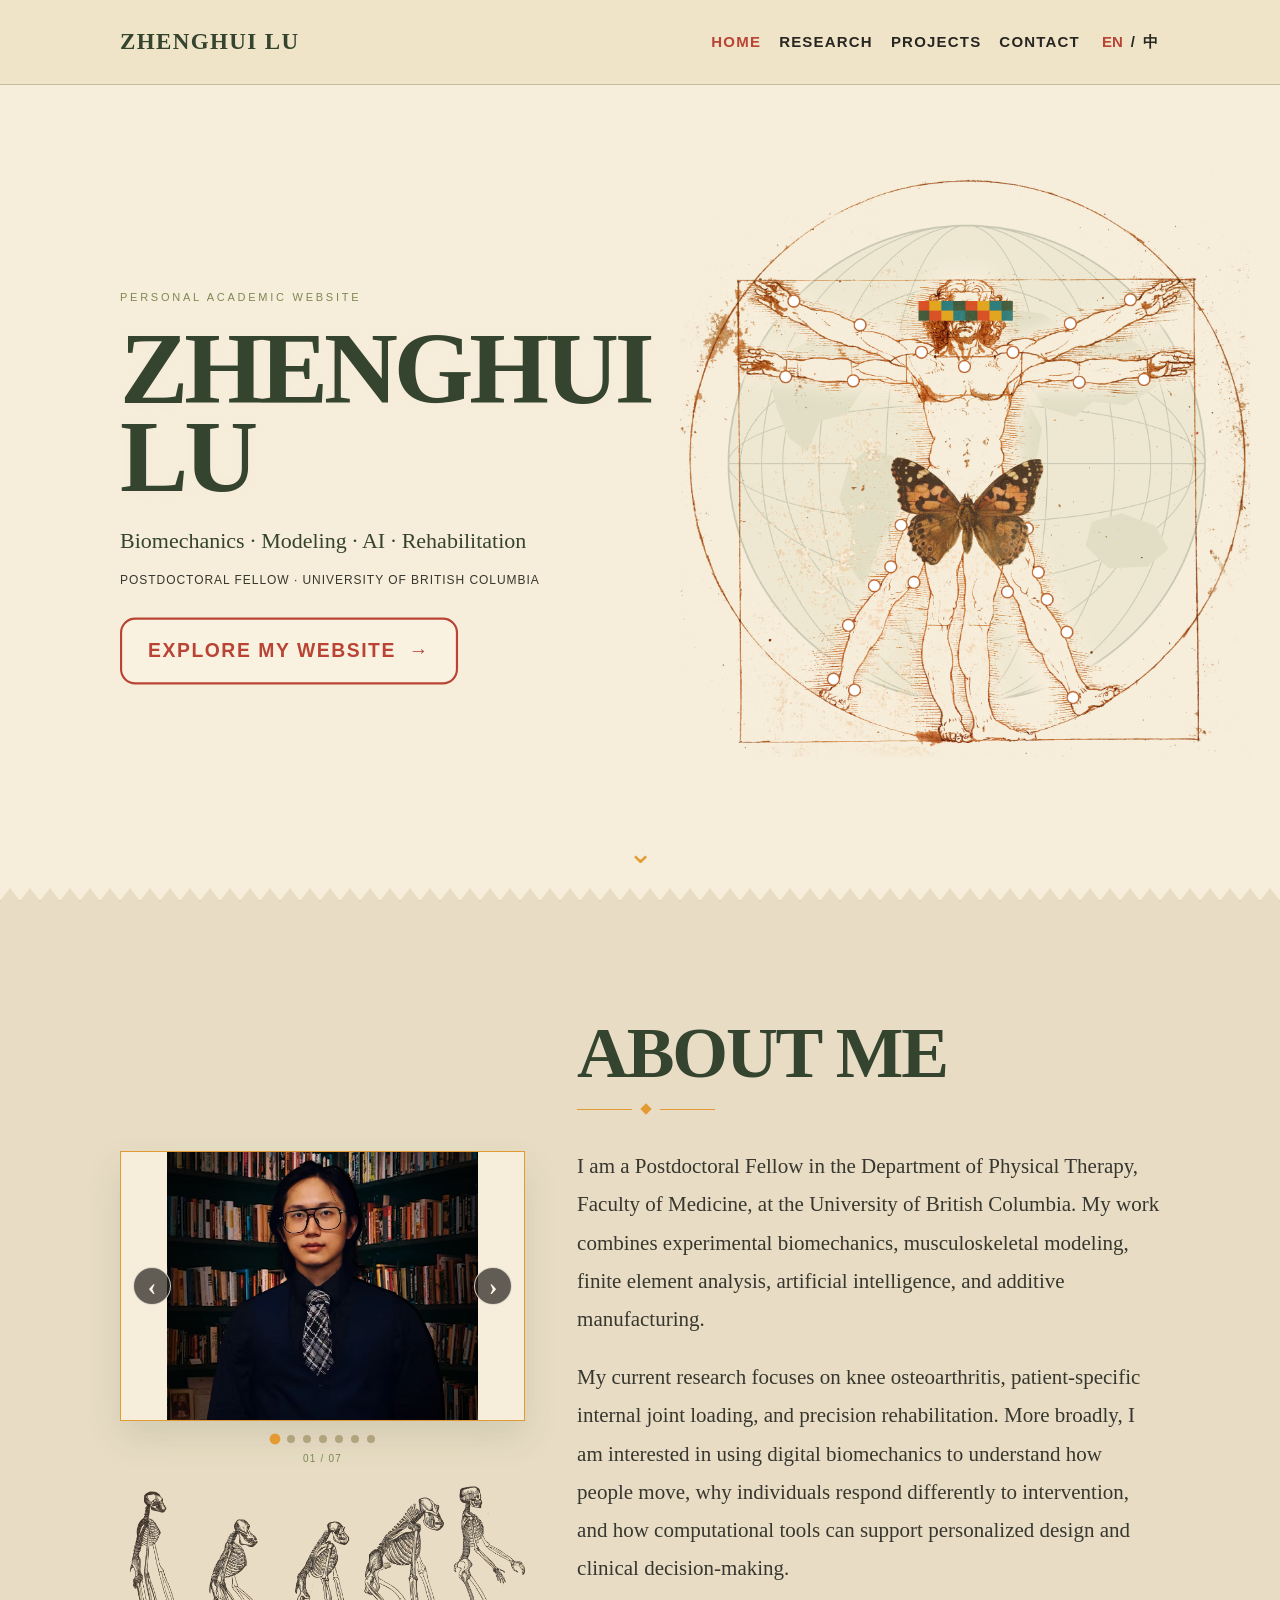
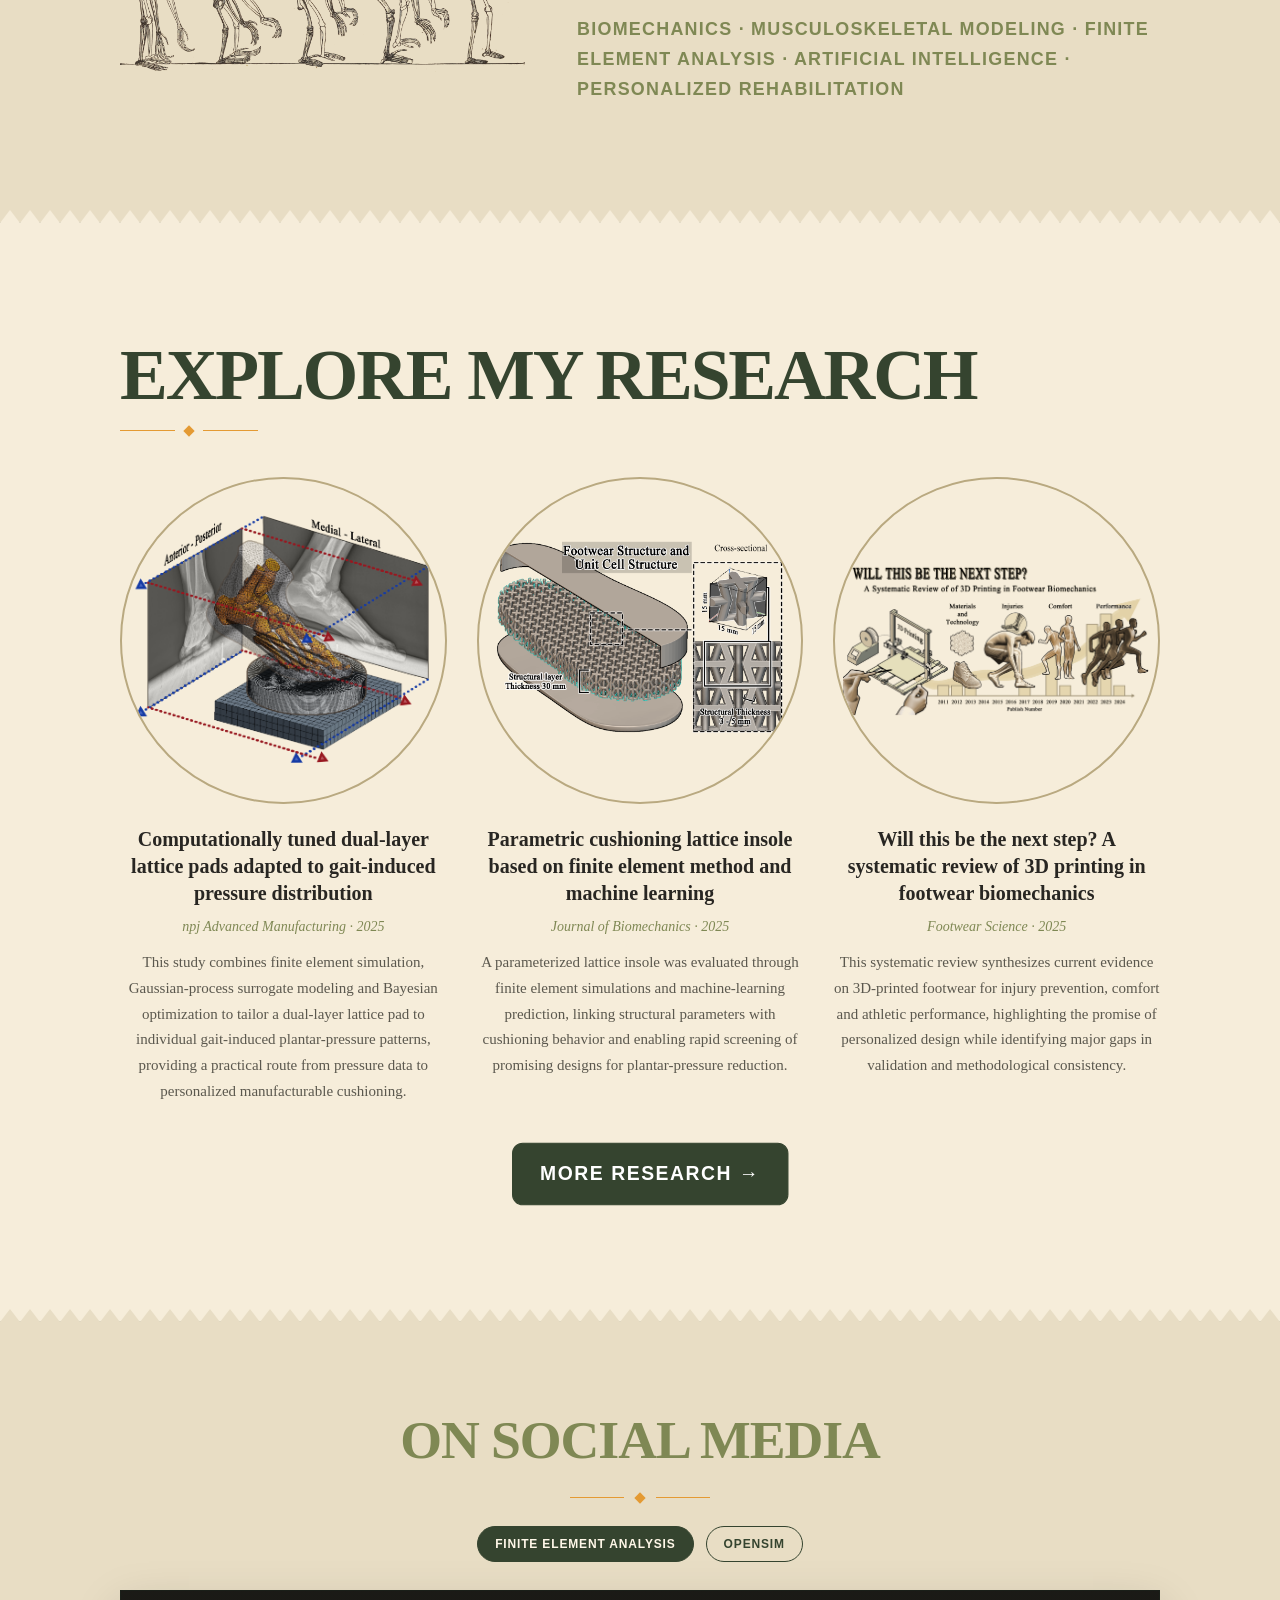
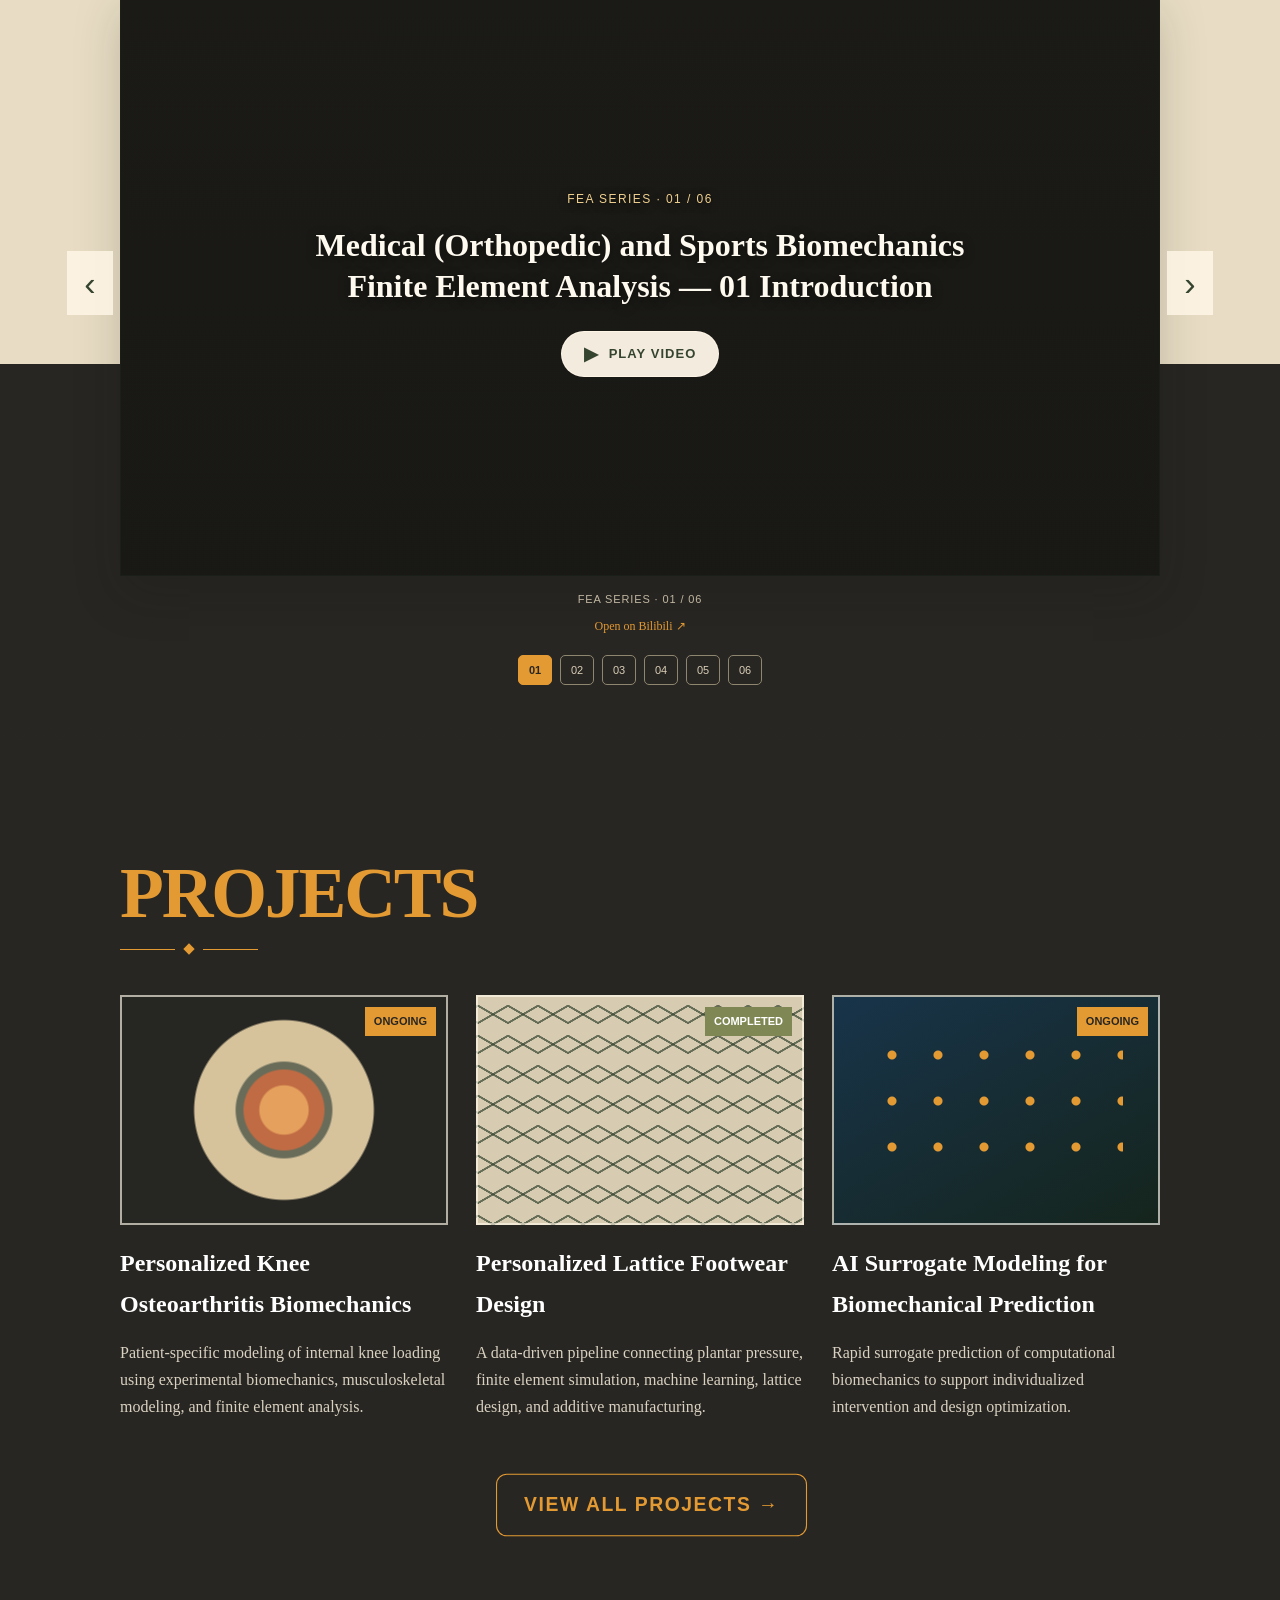
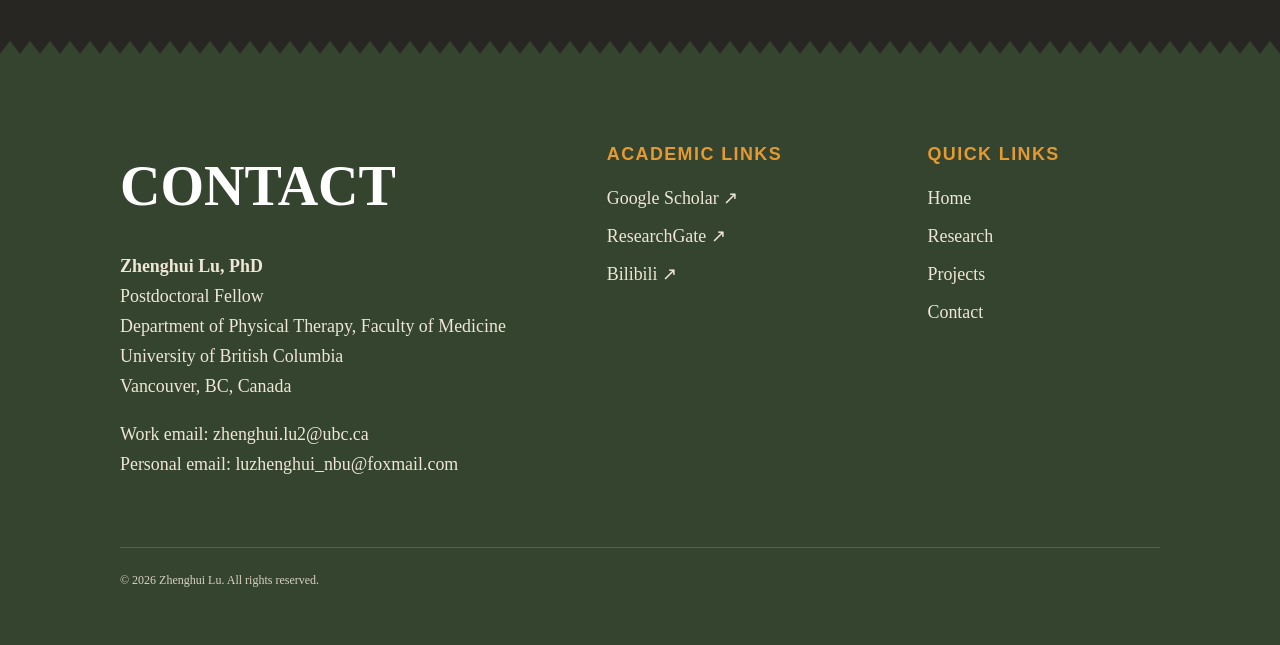
==== index.html @ 217ca524 "Route homepage Contact nav to contact page" ====
<!DOCTYPE html>
<html lang="en">
<head>
  <meta charset="UTF-8">
  <meta name="viewport" content="width=device-width,initial-scale=1.0">
  <title>Zhenghui Lu | Personal Academic Website</title>
  <meta name="description" content="Personal academic website of Zhenghui Lu, Postdoctoral Fellow at the University of British Columbia working on biomechanics, musculoskeletal modeling, finite element analysis, AI, footwear, and rehabilitation.">
  <link rel="stylesheet" href="style.css?v=20261003-2">
  <link rel="stylesheet" href="home-vintage.css?v=20261004-3">
  <link rel="stylesheet" href="about-carousel.css?v=20261004-2">
</head>
<body class="home-vintage lang-en-mode">
<header class="site-header">
  <div class="v-container">
    <nav class="navbar">
      <a class="site-name" href="index.html">ZHENGHUI LU</a>
      <div class="nav-right">
        <div class="nav-links">
          <a class="active" href="index.html"><span class="lang-en">Home</span><span class="lang-zh">主页</span></a>
          <a href="publications.html"><span class="lang-en">Research</span><span class="lang-zh">研究</span></a>
          <a href="projects.html"><span class="lang-en">Projects</span><span class="lang-zh">项目</span></a>
          <a href="contact.html"><span class="lang-en">Contact</span><span class="lang-zh">联系</span></a>
        </div>
        <div class="language-switcher" aria-label="Language switch"><button type="button" data-lang="en">EN</button><span>/</span><button type="button" data-lang="zh">中</button></div>
      </div>
    </nav>
  </div>
</header>
<main>
<section class="v-hero" id="top"><div class="v-container v-hero-grid"><div class="v-brand-card"><div class="v-brand-small"><span class="lang-en">Personal Academic Website</span><span class="lang-zh">个人学术主页</span></div><h1><span>ZHENGHUI</span><span>LU</span></h1><p class="v-brand-sub"><span class="lang-en">Biomechanics · Modeling · AI · Rehabilitation</span><span class="lang-zh">生物力学 · 建模 · 人工智能 · 康复</span></p><p class="v-brand-tags"><span class="lang-en">Postdoctoral Fellow · University of British Columbia</span><span class="lang-zh">博士后研究员 · University of British Columbia</span></p><a class="v-cta" href="#about"><span class="lang-en">Explore my website</span><span class="lang-zh">探索我的主页</span><span>→</span></a></div><div class="v-collage" aria-hidden="true"><img class="v-hero-art" src="assets/home-1.png" alt="" width="1600" height="1669" loading="eager" fetchpriority="high" decoding="async"></div></div><a class="v-down" href="#about" aria-label="Scroll down">⌄</a></section>
<section class="v-section" id="about"><div class="v-container v-about-grid"><div class="v-about-gallery" data-about-carousel tabindex="0" aria-label="Zhenghui Lu photo gallery"><div class="about-carousel-frame"><div class="about-carousel-track"><figure class="about-carousel-slide profile is-active"><img src="profile.jpg" alt="Portrait of Zhenghui Lu"></figure><figure class="about-carousel-slide ubc"><img src="assets/about-ubc.jpg" alt="Zhenghui Lu at the University of British Columbia"></figure><figure class="about-carousel-slide coast"><img src="assets/about-coast.jpg" alt="Zhenghui Lu outdoors by the coast"></figure><figure class="about-carousel-slide industry"><img src="assets/about-industry.jpg" alt="Footwear industry collaboration"></figure><figure class="about-carousel-slide fbs"><img src="assets/about-fbs.jpg" alt="Zhenghui Lu at the Footwear Biomechanics Symposium"></figure></div><button class="about-carousel-btn prev" type="button" aria-label="Previous photo">‹</button><button class="about-carousel-btn next" type="button" aria-label="Next photo">›</button></div><div class="about-carousel-dots" aria-label="Photo selector"></div><div class="about-carousel-counter" aria-live="polite">01 / 05</div><img class="about-evolution-art" src="assets/about-evolution.png" alt="" aria-hidden="true" loading="lazy"></div><div class="v-about-copy"><h2 class="v-section-title"><span class="lang-en">About Me</span><span class="lang-zh">关于我</span></h2><div class="v-divider"><i></i></div><p class="lang-en">I am a Postdoctoral Fellow in the Department of Physical Therapy, Faculty of Medicine, at the University of British Columbia. My work combines experimental biomechanics, musculoskeletal modeling, finite element analysis, artificial intelligence, and additive manufacturing.</p><p class="lang-en">My current research focuses on knee osteoarthritis, patient-specific internal joint loading, and precision rehabilitation. More broadly, I am interested in using digital biomechanics to understand how people move, why individuals respond differently to intervention, and how computational tools can support personalized design and clinical decision-making.</p><p class="lang-zh">我目前是加拿大英属哥伦比亚大学医学部物理治疗系博士后研究员。我的研究融合实验生物力学、肌肉骨骼建模、有限元分析、人工智能与增材制造。</p><p class="lang-zh">目前主要聚焦膝骨关节炎、患者特异性关节内部负荷与精准康复。更广泛地说，我希望利用数字生物力学理解人体运动、解释不同个体对干预产生不同响应的原因，并发展支持个体化设计和临床决策的计算工具。</p><div class="v-keywords"><span class="lang-en">Biomechanics · Musculoskeletal Modeling · Finite Element Analysis · Artificial Intelligence · Personalized Rehabilitation</span><span class="lang-zh">生物力学 · 肌肉骨骼建模 · 有限元分析 · 人工智能 · 个体化康复</span></div></div></div></section>
<section class="v-section v-research" id="research"><div class="v-container"><h2 class="v-section-title"><span class="lang-en">Explore My Research</span><span class="lang-zh">探索我的研究</span></h2><div class="v-divider"><i></i></div><div class="v-research-grid">
<a class="v-research-card" href="https://doi.org/10.1038/s44334-025-00055-8" target="_blank" rel="noopener noreferrer"><div class="v-round-visual pressure"></div><h3>Computationally tuned dual-layer lattice pads adapted to gait-induced pressure distribution</h3><div class="v-research-meta">npj Advanced Manufacturing · 2025</div><p class="v-research-summary lang-en">This study combines finite element simulation, Gaussian-process surrogate modeling and Bayesian optimization to tailor a dual-layer lattice pad to individual gait-induced plantar-pressure patterns, providing a practical route from pressure data to personalized manufacturable cushioning.</p><p class="v-research-summary lang-zh">本研究将有限元仿真、高斯过程代理模型和贝叶斯优化结合，根据个体步态足底压力分布优化双层晶格垫，展示了从压力数据到可制造个体化缓冲结构的设计流程。</p></a>
<a class="v-research-card" href="https://doi.org/10.1016/j.jbiomech.2025.112674" target="_blank" rel="noopener noreferrer"><div class="v-round-visual lattice"></div><h3>Parametric cushioning lattice insole based on finite element method and machine learning</h3><div class="v-research-meta">Journal of Biomechanics · 2025</div><p class="v-research-summary lang-en">A parameterized lattice insole was evaluated through finite element simulations and machine-learning prediction, linking structural parameters with cushioning behavior and enabling rapid screening of promising designs for plantar-pressure reduction.</p><p class="v-research-summary lang-zh">本研究构建参数化晶格鞋垫，通过有限元仿真与机器学习建立结构参数和缓冲性能之间的关系，从而能够快速筛选更有利于降低足底压力的设计方案。</p></a>
<a class="v-research-card" href="https://doi.org/10.1080/19424280.2025.2472251" target="_blank" rel="noopener noreferrer"><div class="v-round-visual printing"></div><h3>Will this be the next step? A systematic review of 3D printing in footwear biomechanics</h3><div class="v-research-meta">Footwear Science · 2025</div><p class="v-research-summary lang-en">This systematic review synthesizes current evidence on 3D-printed footwear for injury prevention, comfort and athletic performance, highlighting the promise of personalized design while identifying major gaps in validation and methodological consistency.</p><p class="v-research-summary lang-zh">本系统综述整合 3D 打印鞋具在损伤预防、舒适性和运动表现方面的研究证据，指出个体化设计具有较大潜力，同时现有研究在验证和方法一致性方面仍存在不足。</p></a>
</div><div class="v-center-action"><a class="v-dark-button" href="publications.html"><span class="lang-en">More research →</span><span class="lang-zh">更多研究 →</span></a></div></div></section>
<section class="v-section v-projects" id="projects"><div class="v-container"><h2 class="v-section-title"><span class="lang-en">Projects</span><span class="lang-zh">项目</span></h2><div class="v-divider"><i></i></div><div class="v-project-grid"><article class="v-project-card"><div class="v-project-image knee"><span class="v-status"><span class="lang-en">Ongoing</span><span class="lang-zh">进行中</span></span></div><h3><span class="lang-en">Personalized Knee Osteoarthritis Biomechanics</span><span class="lang-zh">膝骨关节炎个体化生物力学</span></h3><p class="lang-en">Patient-specific modeling of internal knee loading using experimental biomechanics, musculoskeletal modeling, and finite element analysis.</p><p class="lang-zh">结合实验生物力学、肌肉骨骼建模和有限元分析，研究患者特异性的膝关节内部负荷。</p></article><article class="v-project-card"><div class="v-project-image insole"><span class="v-status done"><span class="lang-en">Completed</span><span class="lang-zh">已完成</span></span></div><h3><span class="lang-en">Personalized Lattice Footwear Design</span><span class="lang-zh">个体化晶格鞋具设计</span></h3><p class="lang-en">A data-driven pipeline connecting plantar pressure, finite element simulation, machine learning, lattice design, and additive manufacturing.</p><p class="lang-zh">连接足底压力、有限元仿真、机器学习、晶格设计和增材制造的数据驱动研发流程。</p></article><article class="v-project-card"><div class="v-project-image ai"><span class="v-status"><span class="lang-en">Ongoing</span><span class="lang-zh">进行中</span></span></div><h3><span class="lang-en">AI Surrogate Modeling for Biomechanical Prediction</span><span class="lang-zh">面向生物力学预测的 AI 代理建模</span></h3><p class="lang-en">Rapid surrogate prediction of computational biomechanics to support individualized intervention and design optimization.</p><p class="lang-zh">利用代理模型快速预测计算生物力学结果，为个体化干预和设计优化提供支持。</p></article></div><div class="v-center-action"><a class="v-dark-button" href="projects.html"><span class="lang-en">View all projects →</span><span class="lang-zh">查看所有项目 →</span></a></div></div></section>
<section class="v-contact" id="contact"><div class="v-container"><div class="v-contact-grid"><div><h2><span class="lang-en">Contact</span><span class="lang-zh">联系</span></h2><p><strong>Zhenghui Lu, PhD</strong><br><span class="lang-en">Postdoctoral Fellow</span><span class="lang-zh">博士后研究员</span><br>Department of Physical Therapy, Faculty of Medicine<br>University of British Columbia<br>Vancouver, BC, Canada</p><p><span class="lang-en">Work email:</span><span class="lang-zh">工作邮箱：</span> <a href="mailto:zhenghui.lu2@ubc.ca">zhenghui.lu2@ubc.ca</a><br><span class="lang-en">Personal email:</span><span class="lang-zh">个人邮箱：</span> <a href="mailto:luzhenghui_nbu@foxmail.com">luzhenghui_nbu@foxmail.com</a></p></div><div><div class="v-contact-title"><span class="lang-en">Academic links</span><span class="lang-zh">学术链接</span></div><div class="v-link-list"><a href="https://scholar.google.com/citations?user=SdYqhuoAAAAJ&hl=en" target="_blank" rel="noopener noreferrer">Google Scholar ↗</a><a href="https://www.researchgate.net/profile/Zhenghui-Lu-2" target="_blank" rel="noopener noreferrer">ResearchGate ↗</a><a href="https://space.bilibili.com/49579977?spm_id_from=333.1007.0.0" target="_blank" rel="noopener noreferrer">Bilibili ↗</a></div></div><div><div class="v-contact-title"><span class="lang-en">Quick links</span><span class="lang-zh">快速链接</span></div><div class="v-link-list"><a href="index.html"><span class="lang-en">Home</span><span class="lang-zh">主页</span></a><a href="publications.html"><span class="lang-en">Research</span><span class="lang-zh">研究</span></a><a href="projects.html"><span class="lang-en">Projects</span><span class="lang-zh">项目</span></a><a href="contact.html"><span class="lang-en">Contact</span><span class="lang-zh">联系</span></a></div></div></div><div class="v-footer">© 2026 Zhenghui Lu. <span class="lang-en">All rights reserved.</span><span class="lang-zh">保留所有权利。</span></div></div></section>
</main>
<script src="script.js?v=20261003-3"></script><script src="about-carousel.js?v=20261003-4"></script><script src="media-poster-enhance.js?v=20261004-1"></script>
</body></html>
---- style.css ----
:root{--navy:#102846;--navy-2:#17395f;--blue:#316ea8;--blue-soft:#eaf2f9;--ink:#1d2939;--muted:#667085;--line:#dfe6ee;--surface:#fff;--bg:#f5f7fa;--gold:#a9772d;--shadow:0 10px 30px rgba(16,40,70,.07)}*{box-sizing:border-box}html{scroll-behavior:smooth}body{margin:0;font-family:Inter,Arial,"Helvetica Neue",Helvetica,"PingFang SC","Microsoft YaHei",sans-serif;background:var(--bg);color:var(--ink);line-height:1.68}a{color:var(--blue);text-decoration:none}a:hover{text-decoration:none;color:var(--navy)}[hidden]{display:none!important}.container{width:min(1160px,92%);margin:0 auto}.site-header{position:sticky;top:0;z-index:1000;background:rgba(16,40,70,.97);border-bottom:1px solid rgba(255,255,255,.08);backdrop-filter:blur(10px)}.navbar{min-height:68px;display:flex;align-items:center;justify-content:space-between;gap:24px}.site-name{color:#fff;font-weight:800;font-size:20px;letter-spacing:.01em}.nav-right,.nav-links,.language-switcher{display:flex;align-items:center}.nav-right{gap:20px}.nav-links{gap:18px}.nav-links a{color:#e7eef7;font-size:14px;font-weight:600}.nav-links a.active,.nav-links a:hover{color:#fff}.language-switcher{gap:6px;color:#bfcddd;font-size:13px}.language-switcher button{border:0;background:transparent;color:inherit;cursor:pointer;padding:3px 2px;font:inherit}.language-switcher button.active{color:#fff;font-weight:800}.hero{background:#fff;border-bottom:1px solid var(--line);padding:66px 0 58px}.hero-grid{display:grid;grid-template-columns:190px 1fr;gap:48px;align-items:center}.profile-panel{text-align:center}.profile-photo{width:136px;height:136px;border-radius:50%;object-fit:cover;object-position:center 24%;border:4px solid #eef2f6;box-shadow:var(--shadow)}.profile-name{margin:15px 0 4px;color:var(--navy);font-size:28px;line-height:1.18}.profile-role{margin:2px 0;color:#52606f;font-size:13.5px}.hero-content h1,.hero-content h2{color:var(--navy);margin-top:0}.hero-content h2{font-size:31px;margin-bottom:15px}.hero-content p{font-size:15.5px;margin:0 0 13px}.hero-tagline{font-size:18px!important;color:var(--navy-2);font-weight:700;max-width:780px}.social-links{display:flex;flex-wrap:wrap;gap:9px;margin-top:20px}.social-links a,.chip-link{display:inline-flex;align-items:center;padding:8px 12px;border:1px solid #cbd8e5;border-radius:7px;background:#fff;font-size:13px;font-weight:700}.social-links a:hover,.chip-link:hover{background:#f1f6fb}.section{padding:56px 0}.section-white{background:#fff}.section-soft{background:#eef3f7}.section-title{display:flex;align-items:end;justify-content:space-between;gap:20px;margin:0 0 24px;padding-bottom:10px;border-bottom:2px solid #dce6f0;color:var(--navy);font-size:27px;line-height:1.2}.section-title .section-kicker{font-size:12px;text-transform:uppercase;letter-spacing:.12em;color:var(--blue);font-weight:800}.section-intro{max-width:850px;margin:0 0 26px;color:var(--muted)}.eyebrow{text-transform:uppercase;letter-spacing:.12em;font-size:11px;font-weight:800;color:var(--blue);margin:0 0 8px}.button{display:inline-flex;align-items:center;padding:9px 15px;border-radius:7px;background:var(--navy);color:#fff;font-weight:700;font-size:13px}.button:hover{background:var(--navy-2);color:#fff}.button-secondary{background:#fff;color:var(--navy);border:1px solid #bccbdd}.button-secondary:hover{background:#f3f7fb;color:var(--navy)}.stat-grid,.card-grid,.feature-grid,.project-grid,.service-grid{display:grid;gap:18px}.stat-grid{grid-template-columns:repeat(4,minmax(0,1fr))}.stat-card{background:#fff;border:1px solid var(--line);border-radius:12px;padding:20px;box-shadow:var(--shadow)}.stat-card strong{display:block;color:var(--navy);font-size:25px;line-height:1.1;margin-bottom:5px}.stat-card span{font-size:13px;color:var(--muted)}.card-grid{grid-template-columns:repeat(3,minmax(0,1fr))}.card{background:#fff;border:1px solid var(--line);border-radius:12px;padding:22px;box-shadow:var(--shadow)}.card h3{margin:0 0 8px;color:var(--navy);font-size:18px}.card p{margin:0;color:#475467;font-size:14px}.card .card-tag{display:inline-block;margin-bottom:11px;padding:4px 8px;border-radius:999px;background:var(--blue-soft);color:var(--blue);font-size:11px;font-weight:800}.feature-grid{grid-template-columns:repeat(3,minmax(0,1fr))}.feature-card{background:#fff;border:1px solid var(--line);border-radius:13px;overflow:hidden;box-shadow:var(--shadow)}.paper-thumb{height:118px;position:relative;display:flex;align-items:center;justify-content:center;background:linear-gradient(135deg,#e9f1f8,#d4e2ef);overflow:hidden;color:var(--navy);font-weight:800;text-align:center;padding:15px}.paper-thumb:before,.paper-thumb:after{content:"";position:absolute;border:2px solid rgba(49,110,168,.18);border-radius:24px;transform:rotate(18deg)}.paper-thumb:before{width:128px;height:74px;left:-30px;bottom:-30px}.paper-thumb:after{width:100px;height:100px;right:-20px;top:-28px}.paper-thumb span{position:relative;z-index:1;background:rgba(255,255,255,.86);padding:6px 10px;border-radius:999px;font-size:11px}.thumb-parametric{background:linear-gradient(135deg,#eef1fb,#dbe3f6)}.thumb-review{background:linear-gradient(135deg,#f2eff9,#e3ddf2)}.feature-body{padding:18px}.feature-body h3{font-size:16px;line-height:1.42;color:var(--navy);margin:0 0 7px}.feature-meta,.publication-meta{font-size:12px;color:var(--muted)}.feature-summary,.publication-summary{font-size:13.5px;color:#475467;margin:8px 0 0}.timeline{position:relative;margin:0;padding-left:22px}.timeline:before{content:"";position:absolute;left:6px;top:5px;bottom:8px;width:2px;background:#dbe5ef}.timeline-item{position:relative;padding:0 0 24px 18px}.timeline-item:before{content:"";position:absolute;left:-21px;top:6px;width:10px;height:10px;border-radius:50%;background:var(--blue);box-shadow:0 0 0 4px #e6eef7}.timeline-item h3{margin:0;color:var(--navy);font-size:17px}.timeline-item .time{font-size:12px;color:var(--blue);font-weight:800;margin-bottom:3px}.timeline-item p{margin:6px 0 0;font-size:14px;color:#475467}.project-grid{grid-template-columns:repeat(2,minmax(0,1fr))}.project-card{background:#fff;border:1px solid var(--line);border-radius:13px;padding:23px;box-shadow:var(--shadow)}.project-card h3{margin:0 0 8px;color:var(--navy);font-size:19px}.project-card p{font-size:14px;color:#475467}.project-meta{font-size:12px;color:var(--blue);font-weight:800;text-transform:uppercase;letter-spacing:.05em}.project-list{margin:12px 0 0;padding-left:18px;color:#475467;font-size:13.5px}.service-grid{grid-template-columns:repeat(2,minmax(0,1fr))}.service-card{background:#fff;border:1px solid var(--line);border-radius:12px;padding:20px}.service-card h3{margin:0 0 8px;color:var(--navy);font-size:18px}.service-card p{margin:0;color:#475467;font-size:14px}.page-hero{padding:50px 0 38px;background:#fff;border-bottom:1px solid var(--line)}.page-hero h1{margin:0 0 10px;color:var(--navy);font-size:38px}.page-lead{max-width:880px;color:var(--muted);margin:0}.publication-list{display:flex;flex-direction:column;gap:12px}.publication-year{margin:31px 0 12px;color:var(--navy);font-size:20px}.publication-item{background:#fff;border:1px solid var(--line);border-radius:10px;padding:16px 18px}.publication-head{display:flex;align-items:flex-start;justify-content:space-between;gap:12px}.publication-toggle{border:0;background:transparent;padding:0;text-align:left;color:var(--navy);font:inherit;font-weight:800;line-height:1.45;cursor:pointer;flex:1}.publication-toggle:hover{color:var(--blue)}.publication-title{font-weight:800;color:var(--navy);line-height:1.45}.scholar-link{white-space:nowrap;border:1px solid #cad7e4;border-radius:999px;padding:3px 8px;font-size:11px;font-weight:700}.publication-detail{margin-top:14px;padding-top:14px;border-top:1px solid var(--line);display:grid;grid-template-columns:145px 1fr;gap:18px}.publication-detail .paper-thumb{height:96px;border-radius:8px}.detail-copy p{font-size:13.5px;margin:0 0 7px}.detail-label{font-weight:800;color:var(--navy)}.highlight-grid{display:grid;grid-template-columns:repeat(3,minmax(0,1fr));gap:18px}.highlight-card{background:#fff;border:1px solid var(--line);border-radius:12px;padding:18px;box-shadow:var(--shadow)}.highlight-card h3{margin:9px 0 8px;color:var(--navy);font-size:17px}.highlight-badge{display:inline-flex;padding:4px 8px;border-radius:999px;background:var(--blue-soft);color:var(--blue);font-size:10px;font-weight:800}.contact-grid{display:grid;grid-template-columns:1fr 1fr;gap:20px}.contact-box{background:#fff;border:1px solid var(--line);border-radius:12px;padding:23px;box-shadow:var(--shadow)}.contact-box h3{margin-top:0;color:var(--navy)}.contact-box p{color:#475467}.contact-row{display:flex;gap:9px;align-items:flex-start;margin:10px 0}.contact-label{min-width:82px;font-weight:800;color:var(--navy)}.site-footer{background:var(--navy);color:#dfe8f4;text-align:center;padding:26px 0;font-size:13px}.lang-zh{display:none}body.lang-zh-mode .lang-en{display:none!important}body.lang-zh-mode .lang-zh{display:initial}body.lang-en-mode .lang-en{display:initial}body.lang-en-mode .lang-zh{display:none!important}body.lang-zh-mode div.lang-zh,body.lang-en-mode div.lang-en,body.lang-zh-mode p.lang-zh,body.lang-en-mode p.lang-en{display:block}body.lang-zh-mode span.lang-zh,body.lang-en-mode span.lang-en{display:inline}

/* ===== Editorial homepage ===== */
.home-page{background:#f4f1e9}.home-page .site-header{background:#102846}.home-hero{background:#f7f3ea;padding:76px 0 70px;border-bottom:1px solid #dfdbd0}.home-hero-grid{display:grid;grid-template-columns:1.12fr .88fr;gap:58px;align-items:center}.home-profile-line{display:flex;align-items:center;gap:14px;margin-bottom:30px}.home-profile-photo{width:58px;height:58px;border-radius:50%;object-fit:cover;object-position:center 23%;border:2px solid #fff;box-shadow:0 4px 18px rgba(16,40,70,.14)}.home-profile-line strong{display:block;font-size:17px;color:#102846}.home-profile-line span{display:block;color:#667085;font-size:12.5px}.home-kicker,.home-section-label{margin:0 0 12px;font-size:11px;letter-spacing:.15em;font-weight:900;color:#316ea8;text-transform:uppercase}.home-hero h1{font-size:58px;line-height:1.02;letter-spacing:-.045em;color:#102846;margin:0 0 24px;max-width:720px}.home-hero-lead{font-size:20px;line-height:1.55;color:#17395f;font-weight:700;max-width:760px;margin:0 0 17px}.home-hero-sub{max-width:760px;color:#5d6674;font-size:14.5px;margin:0}.home-link-row{display:flex;flex-wrap:wrap;gap:18px;margin-top:28px}.home-link-row a{font-size:13px;font-weight:800;color:#102846;border-bottom:1px solid #9eb3c9;padding-bottom:2px}.home-collage{position:relative;display:grid;grid-template-columns:1.1fr .9fr;grid-template-rows:165px 145px 78px;gap:12px;min-height:424px}.collage-tile{position:relative;overflow:hidden;border-radius:18px;padding:18px;box-shadow:0 10px 25px rgba(16,40,70,.07);display:flex;align-items:flex-end}.collage-tile>span{position:relative;z-index:3;font-size:12px;font-weight:900;letter-spacing:.02em}.tile-pressure{background:#dfeffc;grid-row:1/3}.tile-lattice{background:#e3efe2}.tile-knee{background:#f7ddcc}.tile-ai{background:#e6def3}.collage-caption{grid-column:1/3;background:#102846;color:#fff;border-radius:18px;padding:18px 20px;font-size:14px;font-weight:800;display:flex;align-items:center}.pressure-map{position:absolute;inset:25px 22px 52px}.pressure-map i{position:absolute;border-radius:50%;filter:blur(2px)}.pressure-map i:nth-child(1){width:110px;height:190px;background:radial-gradient(circle,#f7b56e 0,#f08973 25%,#77afd6 60%,transparent 68%);left:35%;top:5%;transform:rotate(-10deg)}.pressure-map i:nth-child(2){width:55px;height:85px;background:radial-gradient(circle,#ffd36b,#f58a6e 45%,transparent 70%);left:15%;bottom:0}.pressure-map i:nth-child(3){width:44px;height:65px;background:radial-gradient(circle,#74b0d3,#d7eef7 58%,transparent 70%);right:8%;top:20%}.pressure-map i:nth-child(4){width:160px;height:2px;background:#7ca2bc;left:8%;bottom:25%;transform:rotate(-20deg)}.lattice-mini{position:absolute;inset:22px 18px 45px;display:grid;grid-template-columns:repeat(3,1fr);gap:8px;transform:rotate(-7deg)}.lattice-mini b{display:block;border:2px solid #5f8d6b;border-radius:9px;background:rgba(255,255,255,.35);position:relative}.lattice-mini b:after{content:"";position:absolute;inset:6px;border:1px solid #7da686;border-radius:50%}.knee-glyph{position:absolute;left:50%;top:45%;transform:translate(-50%,-50%);font-size:120px;color:#ad6746;font-weight:200;line-height:1}.ai-lines{position:absolute;inset:24px 18px 46px}.ai-lines i{display:block;height:8px;border-radius:99px;background:#7e69a5;margin:10px 0}.ai-lines i:nth-child(1){width:85%}.ai-lines i:nth-child(2){width:62%}.ai-lines i:nth-child(3){width:92%}.ai-lines i:nth-child(4){width:48%}.home-statement{background:#fff;padding:76px 0}.home-statement h2,.home-heading-row h2,.current-copy h2,.home-contact h2{color:#102846;font-size:39px;line-height:1.08;letter-spacing:-.03em;margin:0}.home-pipeline{display:grid;grid-template-columns:repeat(4,1fr);gap:0;margin-top:35px;border-radius:20px;overflow:hidden}.pipe-step{min-height:230px;padding:24px;color:#102846;position:relative}.pipe-step:after{content:"→";position:absolute;right:-10px;top:50%;transform:translateY(-50%);font-size:24px;font-weight:900;color:#fff;z-index:5}.pipe-step:last-child:after{display:none}.pipe-blue{background:#dceef9}.pipe-green{background:#dfeedd}.pipe-orange{background:#f5dccb}.pipe-purple{background:#e7def3}.pipe-no{font-size:11px;font-weight:900;letter-spacing:.12em;opacity:.55}.pipe-step h3{font-size:19px;line-height:1.2;margin:55px 0 10px}.pipe-step p{font-size:13px;line-height:1.55;margin:0;color:#405167}.home-featured{padding:78px 0;background:#f7f3ea}.home-heading-row{display:flex;justify-content:space-between;align-items:end;gap:30px;margin-bottom:30px}.home-text-link{font-weight:800;color:#102846;font-size:13px;white-space:nowrap}.home-feature-grid{display:grid;grid-template-columns:1.12fr .94fr .94fr;gap:18px}.home-paper{background:#fff;border-radius:18px;overflow:hidden;border:1px solid #e1ded6;box-shadow:0 10px 24px rgba(16,40,70,.06)}.home-paper-visual{height:230px;position:relative;overflow:hidden;padding:18px}.home-paper-visual>span{position:absolute;left:18px;bottom:16px;background:rgba(255,255,255,.86);border-radius:999px;padding:6px 9px;font-size:10px;font-weight:900;color:#102846}.visual-pressure{background:#dcecf6}.visual-insole{background:#e5eee1}.visual-review{background:#efe4db}.visual-foot{position:absolute;width:88px;height:180px;border-radius:55% 45% 50% 42%;background:radial-gradient(circle at 55% 25%,#f8cd72 0 12%,#f18c71 22%,#5d9cc8 54%,#d6edf8 75%);left:20%;top:18px;transform:rotate(-11deg)}.visual-grid{position:absolute;right:28px;top:36px;width:140px;height:128px;background-image:linear-gradient(#6f8798 1px,transparent 1px),linear-gradient(90deg,#6f8798 1px,transparent 1px);background-size:14px 14px;transform:skewY(-10deg);opacity:.45}.insole-shape{position:absolute;left:19%;top:28px;width:110px;height:170px;border-radius:55% 45% 54% 42%;background:#b9d8b6;transform:rotate(13deg);box-shadow:inset -10px -6px 0 rgba(77,126,84,.18)}.insole-cells{position:absolute;left:25%;top:48px;width:96px;height:135px;background-image:radial-gradient(circle,#5a8a5f 1.6px,transparent 2px);background-size:12px 12px;transform:rotate(13deg)}.shoe-stack{position:absolute;inset:36px 34px 50px}.shoe-stack i{position:absolute;width:74%;height:42px;border-radius:45% 18% 20% 40%;background:#c7a487;left:12%;box-shadow:0 9px 0 rgba(255,255,255,.4)}.shoe-stack i:nth-child(1){top:15px;transform:rotate(-8deg)}.shoe-stack i:nth-child(2){top:72px;background:#8facbc;transform:rotate(5deg)}.shoe-stack i:nth-child(3){top:128px;background:#78846f;transform:rotate(-3deg)}.home-paper-copy{padding:20px}.paper-journal{font-size:10.5px;font-weight:900;letter-spacing:.06em;text-transform:uppercase;color:#6a7480}.home-paper h3{font-size:18px;line-height:1.35;margin:8px 0 12px}.home-paper p{font-size:13.5px;color:#596372;margin:0}.home-current{background:#102846;color:#fff;padding:82px 0}.home-current-grid{display:grid;grid-template-columns:.86fr 1.14fr;gap:60px;align-items:center}.current-art{height:380px;position:relative;border:1px solid rgba(255,255,255,.12);border-radius:26px;overflow:hidden;background:radial-gradient(circle at 52% 46%,#274c73 0,#17395f 40%,#102846 72%)}.current-ring{position:absolute;border:1px solid rgba(255,255,255,.22);border-radius:50%}.ring-1{width:290px;height:290px;left:50%;top:50%;transform:translate(-50%,-50%)}.ring-2{width:210px;height:210px;left:50%;top:50%;transform:translate(-50%,-50%)}.ring-3{width:125px;height:125px;left:50%;top:50%;transform:translate(-50%,-50%)}.knee-mark{position:absolute;left:50%;top:50%;transform:translate(-50%,-50%);font-size:34px;line-height:.9;font-weight:900;text-align:center;letter-spacing:.08em}.current-note{position:absolute;padding:7px 10px;border-radius:999px;background:#f3f0e8;color:#102846;font-size:11px;font-weight:900}.note-1{left:16%;top:20%}.note-2{right:15%;top:33%}.note-3{left:22%;bottom:16%}.current-copy .home-section-label{color:#8db8d7}.current-copy h2{color:#fff;font-size:44px}.current-copy p{color:#c8d6e4;font-size:15px;max-width:650px}.home-pill-link{display:inline-flex;margin-top:10px;padding:10px 15px;border-radius:999px;background:#fff;color:#102846;font-size:12px;font-weight:900}.home-recent{padding:78px 0;background:#fff}.home-recent-list{border-top:1px solid #d9e0e7}.recent-row{display:grid;grid-template-columns:50px 1fr 24px;gap:18px;align-items:center;padding:21px 0;border-bottom:1px solid #d9e0e7;color:#102846}.recent-row:hover{color:#316ea8}.recent-no{font-size:11px;color:#8793a0;font-weight:900}.recent-row strong{display:block;font-size:15px;line-height:1.4}.recent-row small{display:block;margin-top:4px;color:#6a7480}.home-journey{padding:76px 0;background:#dfe8dc}.journey-grid{display:grid;grid-template-columns:repeat(3,1fr);gap:18px;margin-top:20px}.journey-grid article{background:rgba(255,255,255,.6);border:1px solid rgba(74,105,83,.15);border-radius:17px;padding:22px}.journey-grid article>span{font-size:11px;font-weight:900;color:#5a7c60;letter-spacing:.08em}.journey-grid h3{margin:32px 0 8px;font-size:18px;color:#102846}.journey-grid p{font-size:13px;color:#53615a;margin:0}.home-outreach{padding:80px 0;background:#f5eadc}.outreach-grid{display:grid;grid-template-columns:1.1fr .9fr .9fr 1.1fr;gap:14px}.outreach-card{border-radius:18px;min-height:230px;padding:20px;display:flex;flex-direction:column;justify-content:flex-end;color:#102846}.outreach-card>span{font-size:10px;letter-spacing:.12em;text-transform:uppercase;font-weight:900;opacity:.65}.outreach-card h3{margin:8px 0;font-size:22px}.outreach-card p{font-size:13px;line-height:1.5;margin:0}.outreach-dark{background:#102846;color:#fff}.outreach-dark p{color:#cbd7e3}.outreach-yellow{background:#f2cf74}.outreach-blue{background:#cfe4f3}.outreach-green{background:#cfe0cc}.home-contact{padding:78px 0;background:#f7f3ea}.home-contact-grid{display:grid;grid-template-columns:1.05fr .95fr;gap:60px;align-items:start}.home-contact h2{font-size:42px}.contact-mini{background:#fff;border:1px solid #e0ddd3;border-radius:20px;padding:24px}.contact-mini p{font-size:14px;color:#56616f}.contact-mini a{word-break:break-word}
@media(max-width:1020px){.home-hero-grid,.home-current-grid,.home-contact-grid{grid-template-columns:1fr}.home-collage{max-width:720px}.home-feature-grid{grid-template-columns:1fr 1fr}.home-feature-grid .paper-a{grid-column:1/3}.outreach-grid{grid-template-columns:1fr 1fr}.home-pipeline{grid-template-columns:1fr 1fr}.pipe-step:after{display:none}.journey-grid{grid-template-columns:1fr}.home-hero h1{font-size:48px}}
@media(max-width:700px){.home-hero{padding:46px 0}.home-hero h1{font-size:38px}.home-hero-lead{font-size:17px}.home-collage{grid-template-columns:1fr;grid-template-rows:auto}.tile-pressure{grid-row:auto;min-height:230px}.tile-lattice,.tile-knee,.tile-ai{min-height:140px}.collage-caption{grid-column:auto}.home-pipeline,.home-feature-grid,.outreach-grid{grid-template-columns:1fr}.home-feature-grid .paper-a{grid-column:auto}.home-paper-visual{height:190px}.home-heading-row{align-items:flex-start;flex-direction:column}.home-statement h2,.home-heading-row h2,.current-copy h2,.home-contact h2{font-size:31px}.current-art{height:300px}.home-current,.home-featured,.home-recent,.home-journey,.home-outreach,.home-contact{padding:56px 0}.recent-row{grid-template-columns:36px 1fr}.recent-row>b{display:none}}
@media(max-width:920px){.hero-grid{grid-template-columns:1fr;gap:28px}.feature-grid,.card-grid,.stat-grid{grid-template-columns:repeat(2,minmax(0,1fr))}.project-grid,.service-grid,.contact-grid{grid-template-columns:1fr}.profile-photo{width:126px;height:126px}.navbar{align-items:flex-start;padding:15px 0}.nav-right{flex-direction:column;align-items:flex-end;gap:9px}.nav-links{flex-wrap:wrap;justify-content:flex-end}.publication-detail{grid-template-columns:1fr}.publication-detail .paper-thumb{max-width:220px}}@media(max-width:640px){.navbar{flex-direction:column}.nav-right{align-items:flex-start}.nav-links{justify-content:flex-start;gap:10px 14px}.hero{padding:44px 0}.section{padding:42px 0}.feature-grid,.card-grid,.stat-grid{grid-template-columns:1fr}.page-hero h1{font-size:31px}.section-title{font-size:24px}.publication-head{display:block}.scholar-link{display:inline-block;margin-top:7px}.profile-name{font-size:26px}}
---- home-vintage.css ----
@import url("scale.css?v=20261003-1");
:root{--paper:#efe4c7;--paper2:#f6edda;--olive:#7f8854;--forest:#35442f;--orange:#e49a33;--brick:#b94435;--charcoal:#282622;--ink:#37362f;--line:#b9a980;--cream:#fff7e8}body.home-vintage{background:var(--paper);color:var(--ink);font-family:Georgia,"Times New Roman","Songti SC",serif}.home-vintage .site-header{position:sticky;top:0;z-index:1000;background:rgba(239,228,199,.96);border-bottom:1px solid rgba(53,68,47,.25);backdrop-filter:blur(8px)}.home-vintage .navbar{min-height:72px}.home-vintage .site-name{color:var(--forest);font-family:Georgia,"Times New Roman",serif;font-weight:800;letter-spacing:.06em;font-size:20px}.home-vintage .nav-links a{color:var(--charcoal);font-family:"Arial Narrow",Arial,sans-serif;text-transform:uppercase;letter-spacing:.08em;font-size:13px}.home-vintage .nav-links a.active,.home-vintage .nav-links a:hover{color:var(--brick)}.home-vintage .language-switcher{color:var(--charcoal);font-family:"Arial Narrow",Arial,sans-serif;font-weight:700}.home-vintage .language-switcher button{color:inherit}.home-vintage .language-switcher button.active{color:var(--brick)}.v-container{width:min(1180px,92%);margin:0 auto}.v-hero{min-height:calc(100vh - 72px);position:relative;display:flex;align-items:center;border-bottom:1px solid rgba(53,68,47,.28);overflow:hidden}.v-hero-grid{display:grid;grid-template-columns:.9fr 1.1fr;gap:50px;align-items:center;padding:70px 0 85px}.v-brand-card{position:relative;z-index:3}.v-brand-small{font-family:"Arial Narrow",Arial,sans-serif;text-transform:uppercase;letter-spacing:.25em;font-size:11px;color:var(--olive);margin-bottom:18px}.v-brand-card h1{font-size:clamp(58px,8vw,112px);line-height:.86;letter-spacing:-.04em;color:var(--forest);margin:0 0 22px;text-transform:uppercase}.v-brand-card h1 span{display:block}.v-brand-sub{font-size:22px;color:var(--forest);margin:0 0 10px}.v-brand-tags{font-family:"Arial Narrow",Arial,sans-serif;letter-spacing:.08em;text-transform:uppercase;font-size:12px;margin:0 0 30px}.v-cta{display:inline-flex;align-items:center;gap:12px;padding:14px 24px;border:2px solid var(--brick);border-radius:14px;color:var(--brick);font-family:"Arial Narrow",Arial,sans-serif;font-weight:800;text-transform:uppercase;letter-spacing:.08em;background:rgba(255,247,232,.4)}.v-cta:hover{background:var(--brick);color:#fff}.v-down{position:absolute;left:50%;bottom:22px;transform:translateX(-50%);font-size:30px;color:var(--orange);text-decoration:none}.v-collage{position:relative;height:560px}.v-piece{position:absolute;display:flex;align-items:center;justify-content:center;overflow:hidden}.v-piece:after{content:"";position:absolute;inset:0;border:1px solid rgba(53,68,47,.14);pointer-events:none}.v-piece-knee{width:255px;height:355px;right:7%;top:2%;border-radius:50% 50% 42% 58%/42% 55% 45% 58%;background:linear-gradient(145deg,#e9dcc0,#d8c7a4)}.v-piece-knee:before{content:"";width:122px;height:220px;border:5px double var(--charcoal);border-radius:44% 46% 36% 38%;transform:rotate(7deg);opacity:.65}.v-piece-gait{width:390px;height:105px;left:0;top:32px;background:transparent;display:grid;grid-template-columns:repeat(6,1fr);gap:6px}.v-piece-gait i{height:78px;border-left:3px solid var(--charcoal);border-bottom:3px solid var(--charcoal);transform:skew(-10deg) rotate(var(--r,0deg));opacity:.65}.v-piece-gait i:nth-child(1){--r:-18deg}.v-piece-gait i:nth-child(2){--r:-10deg}.v-piece-gait i:nth-child(3){--r:-3deg}.v-piece-gait i:nth-child(4){--r:4deg}.v-piece-gait i:nth-child(5){--r:10deg}.v-piece-gait i:nth-child(6){--r:18deg}.v-piece-pressure{width:170px;height:260px;left:10%;top:170px;border-radius:46% 54% 43% 57%/60% 52% 48% 40%;background:radial-gradient(ellipse at 50% 22%,#f0c94f 0 8%,#db6a43 10% 18%,#5790a8 25% 36%,#dce7df 42% 55%,transparent 58%),radial-gradient(ellipse at 45% 74%,#f1ce59 0 8%,#d86b44 11% 20%,#608e9d 27% 38%,#dce7df 44% 55%,transparent 58%)}.v-piece-lattice{width:300px;height:130px;right:24%;bottom:25px;transform:rotate(-8deg);border-radius:48% 52% 43% 57%/60% 60% 40% 40%;background-color:#d7cbb1;background-image:linear-gradient(30deg,transparent 42%,rgba(53,68,47,.65) 43% 47%,transparent 48%),linear-gradient(-30deg,transparent 42%,rgba(53,68,47,.65) 43% 47%,transparent 48%);background-size:28px 28px}.v-piece-graph{width:220px;height:130px;right:0;bottom:40px;border-left:2px solid var(--charcoal);border-bottom:2px solid var(--charcoal);background:linear-gradient(155deg,transparent 42%,var(--orange) 43% 45%,transparent 46%),linear-gradient(170deg,transparent 58%,var(--olive) 59% 61%,transparent 62%)}.v-circle{position:absolute;border:2px solid var(--orange);border-radius:50%;opacity:.75}.v-circle.c1{width:310px;height:310px;right:3%;top:90px}.v-circle.c2{width:210px;height:210px;right:12%;top:140px}.v-section{padding:100px 0;border-bottom:1px solid rgba(53,68,47,.18)}.v-section-title{font-size:clamp(42px,5vw,72px);line-height:.95;margin:0;color:var(--forest);text-transform:uppercase;letter-spacing:-.03em}.v-divider{display:flex;align-items:center;gap:10px;margin:18px 0 34px;color:var(--orange)}.v-divider:before,.v-divider:after{content:"";display:block;width:55px;height:1px;background:var(--orange)}.v-divider i{width:8px;height:8px;background:var(--orange);transform:rotate(45deg)}.v-about-grid{display:grid;grid-template-columns:.82fr 1.18fr;gap:72px;align-items:center}.v-portrait-wrap{position:relative;display:flex;justify-content:center}.v-portrait{width:min(340px,80%);aspect-ratio:1;border-radius:50%;object-fit:cover;object-position:center 23%;border:8px solid rgba(255,247,232,.8);outline:1px solid var(--line);box-shadow:0 16px 35px rgba(53,68,47,.12)}.v-portrait-wrap:before{content:"";position:absolute;width:360px;height:360px;border:1px solid var(--orange);border-radius:50%;top:50%;left:50%;transform:translate(-50%,-50%) rotate(18deg)}.v-about-copy p{font-size:18px;line-height:1.8;margin:0 0 20px;max-width:700px}.v-keywords{margin-top:26px;font-family:"Arial Narrow",Arial,sans-serif;text-transform:uppercase;letter-spacing:.07em;color:var(--olive);font-weight:800}.v-research{background:var(--paper2)}.home-vintage .v-research-grid{display:grid!important;grid-template-columns:repeat(3,minmax(0,1fr))!important;grid-auto-flow:row!important;gap:30px!important;margin-top:42px;align-items:start!important;width:100%!important}.home-vintage .v-research-card{display:flex!important;flex-direction:column!important;align-items:center!important;text-align:center;color:inherit;min-width:0!important;width:100%!important;margin:0!important}.v-round-visual{width:100%;max-width:320px;aspect-ratio:1;border-radius:50%;background:var(--cream);border:2px solid var(--line);margin:0 auto 22px;overflow:hidden;position:relative}.v-round-visual.pressure{background:radial-gradient(circle at 47% 35%,#e0c652 0 8%,#d16a45 10% 19%,#568ba3 26% 38%,#eee0c2 44% 58%,#cdbb94 59% 62%,#f5ead2 63%)}.v-round-visual.lattice{background-color:#e8dcc3;background-image:linear-gradient(30deg,transparent 42%,rgba(53,68,47,.62) 43% 47%,transparent 48%),linear-gradient(-30deg,transparent 42%,rgba(53,68,47,.62) 43% 47%,transparent 48%);background-size:34px 34px}.v-round-visual.printing{background:linear-gradient(135deg,#d5c29c 0 45%,#eee3ce 46% 100%)}.v-round-visual.printing:before{content:"";position:absolute;width:70%;height:32%;left:15%;bottom:16%;border-radius:50%;background-color:#d7cbb1;background-image:linear-gradient(30deg,transparent 42%,rgba(53,68,47,.6) 43% 47%,transparent 48%),linear-gradient(-30deg,transparent 42%,rgba(53,68,47,.6) 43% 47%,transparent 48%);background-size:24px 24px;transform:rotate(-8deg)}.v-round-visual.printing:after{content:"";position:absolute;width:18px;height:44%;top:4%;left:50%;background:var(--charcoal);clip-path:polygon(35% 0,65% 0,65% 55%,100% 75%,60% 100%,40% 100%,0 75%,35% 55%)}.v-research-card h3{font-size:18px;line-height:1.35;margin:0 auto 8px;color:var(--charcoal);max-width:340px}.v-research-meta{font-size:13px;color:var(--olive);font-style:italic}.v-research-summary{max-width:330px;margin:12px auto 0;font-size:13.5px;line-height:1.65;color:#5b584e}.v-center-action{text-align:center;margin-top:40px}.v-dark-button{display:inline-flex;padding:13px 25px;border:1px solid var(--forest);background:var(--forest);color:#fff;border-radius:10px;font-family:"Arial Narrow",Arial,sans-serif;text-transform:uppercase;letter-spacing:.08em;font-weight:700}.v-dark-button:hover{background:var(--charcoal);color:#fff}.v-projects{background:var(--charcoal);color:var(--cream)}.v-projects .v-section-title{color:var(--orange)}.v-project-grid{display:grid;grid-template-columns:repeat(3,minmax(0,1fr));gap:28px;margin-top:42px}.v-project-card{position:relative}.v-project-image{height:230px;border:2px solid rgba(255,247,232,.65);background:var(--paper);position:relative;overflow:hidden;margin-bottom:18px}.v-project-image.knee{background:radial-gradient(circle at 50% 50%,#e4a05c 0 12%,#c06b43 13% 20%,#696c59 21% 24%,#d6c39c 25% 45%,#262622 46%)}.v-project-image.insole{background-color:#d7cbb1;background-image:linear-gradient(30deg,transparent 42%,rgba(53,68,47,.7) 43% 47%,transparent 48%),linear-gradient(-30deg,transparent 42%,rgba(53,68,47,.7) 43% 47%,transparent 48%);background-size:30px 30px}.v-project-image.ai{background:linear-gradient(150deg,#18344a,#15251d)}.v-project-image.ai:before{content:"";position:absolute;inset:35px;background:radial-gradient(circle,#e49a33 0 4px,transparent 5px) 0 0/46px 46px}.v-status{position:absolute;right:10px;top:10px;background:var(--orange);color:var(--charcoal);padding:5px 9px;font-family:"Arial Narrow",Arial,sans-serif;font-size:11px;text-transform:uppercase;font-weight:800}.v-status.done{background:var(--olive);color:#fff}.v-project-card h3{font-size:21px;margin:0 0 7px;color:#fff}.v-project-card p{color:#d9d1c1;font-size:14px}.v-projects .v-dark-button{background:transparent;border-color:var(--orange);color:var(--orange)}.v-projects .v-dark-button:hover{background:var(--orange);color:var(--charcoal)}.v-contact{background:var(--forest);color:#fff;padding:85px 0 55px}.v-contact-grid{display:grid;grid-template-columns:1.3fr .8fr .7fr;gap:55px}.v-contact h2{font-size:48px;margin:0 0 18px;text-transform:uppercase}.v-contact p,.v-contact a{color:#eee6d6}.v-contact a:hover{color:var(--orange)}.v-contact-title{font-family:"Arial Narrow",Arial,sans-serif;text-transform:uppercase;letter-spacing:.08em;color:var(--orange);font-weight:800;margin-bottom:14px}.v-link-list{display:flex;flex-direction:column;gap:8px}.v-footer{border-top:1px solid rgba(255,255,255,.15);margin-top:50px;padding-top:22px;font-size:12px;color:#d9d1c1}.lang-zh{display:none}body.lang-zh-mode .lang-en{display:none!important}body.lang-zh-mode .lang-zh{display:initial}body.lang-en-mode .lang-en{display:initial}body.lang-en-mode .lang-zh{display:none!important}body.lang-zh-mode div.lang-zh,body.lang-en-mode div.lang-en,body.lang-zh-mode p.lang-zh,body.lang-en-mode p.lang-en{display:block}body.lang-zh-mode span.lang-zh,body.lang-en-mode span.lang-en{display:inline}@media(max-width:900px){.v-hero-grid,.v-about-grid{grid-template-columns:1fr}.v-collage{height:430px}.home-vintage .v-research-grid{grid-template-columns:repeat(3,minmax(0,1fr))!important;gap:16px!important}.v-project-grid{grid-template-columns:1fr 1fr}.v-contact-grid{grid-template-columns:1fr 1fr}.v-contact-grid>div:last-child{grid-column:1/3}.v-round-visual{max-width:230px}.v-research-card h3{font-size:16px}.v-research-summary{font-size:12.5px}}@media(max-width:700px){.home-vintage .v-research-grid{grid-template-columns:1fr!important}.v-round-visual{max-width:300px}}@media(max-width:640px){.v-hero-grid{padding-top:40px}.v-brand-card h1{font-size:54px}.v-collage{height:360px}.v-piece-knee{width:170px;height:240px}.v-piece-gait{width:260px}.v-piece-pressure{width:110px;height:170px}.v-piece-lattice{width:190px;height:95px}.v-project-grid,.v-contact-grid{grid-template-columns:1fr}.v-contact-grid>div:last-child{grid-column:auto}.v-section{padding:70px 0}.v-section-title{font-size:42px}.v-contact h2{font-size:38px}}

/* Custom transparent hero artwork */
.v-hero-grid{grid-template-columns:minmax(0,.9fr) minmax(0,1.1fr);gap:0}
.v-collage{position:relative;height:650px;overflow:visible;z-index:2}
.v-hero-art{position:absolute;top:47%;left:14%;width:clamp(560px,47vw,710px);max-width:none;height:auto;display:block;transform:translateY(-50%);object-fit:contain;pointer-events:none;user-select:none}
.v-brand-card h1{-webkit-text-stroke:2px rgba(246,237,218,.72);paint-order:stroke fill;text-shadow:0 0 8px rgba(246,237,218,.2)}
@media(max-width:900px){.v-hero-grid{grid-template-columns:1fr;gap:10px}.v-collage{height:560px;margin-top:-30px}.v-hero-art{top:50%;left:50%;width:min(760px,108vw);transform:translate(-50%,-50%)}}
@media(max-width:640px){.v-collage{height:430px;margin-top:-15px}.v-hero-art{width:min(620px,116vw)}}
---- about-carousel.css ----
.v-about-grid{grid-template-columns:.82fr 1.18fr!important;gap:52px!important;align-items:start!important}
.v-about-gallery{width:100%;max-width:480px;margin:132px auto 0;position:relative}
.about-carousel-frame{position:relative;aspect-ratio:3/2;overflow:hidden;border:1px solid var(--orange);background:#d8ccb2;box-shadow:0 16px 34px rgba(53,68,47,.12)}
.about-carousel-track{position:absolute;inset:0}
.about-carousel-slide{position:absolute;inset:0;margin:0;opacity:0;transform:translateX(5%);transition:opacity .55s ease,transform .55s ease;pointer-events:none}
.about-carousel-slide.is-active{opacity:1;transform:translateX(0);pointer-events:auto}
.about-carousel-slide img{width:100%;height:100%;display:block;object-fit:cover;object-position:center 20%}
.about-carousel-slide.profile img{object-position:center 20%}
.about-carousel-slide.ubc img{object-position:43% center}
.about-carousel-slide.coast img{object-position:42% center}
.about-carousel-slide.industry img{object-position:center center}
.about-carousel-slide.fbs img{object-position:50% 34%}
.about-carousel-btn{position:absolute;top:50%;transform:translateY(-50%);width:38px;height:38px;border:1px solid rgba(255,247,232,.8);border-radius:50%;background:rgba(40,38,34,.72);color:#fff7e8;font:700 25px/1 Georgia,"Times New Roman",serif;display:grid;place-items:center;cursor:pointer;z-index:4;transition:background .2s ease,transform .2s ease}
.about-carousel-btn:hover{background:var(--brick);transform:translateY(-50%) scale(1.05)}
.about-carousel-btn.prev{left:12px}.about-carousel-btn.next{right:12px}
.about-carousel-dots{display:flex;justify-content:center;gap:8px;margin-top:14px}
.about-carousel-dot{width:8px;height:8px;border:0;border-radius:50%;background:#b8aa82;padding:0;cursor:pointer;transition:transform .2s ease,background .2s ease}
.about-carousel-dot.is-active{background:var(--orange);transform:scale(1.35)}
.about-carousel-counter{text-align:center;margin-top:8px;font-family:"Arial Narrow",Arial,sans-serif;font-size:10px;letter-spacing:.12em;color:var(--olive);text-transform:uppercase}
.about-evolution-art{display:block;width:100%;height:auto;margin:18px 0 -12px;object-fit:contain;opacity:.8;pointer-events:none;user-select:none}

/* Transparent PNG article figures in the circular featured-research frames. */
.home-vintage .v-round-visual.paper-figure{
  display:flex!important;
  align-items:center!important;
  justify-content:center!important;
  padding:8px!important;
  background:transparent!important;
}
.home-vintage .v-round-visual.paper-figure:before,
.home-vintage .v-round-visual.paper-figure:after{display:none!important}
.home-vintage .v-round-visual.paper-figure img{
  width:100%!important;
  height:100%!important;
  display:block!important;
  object-fit:contain!important;
  object-position:center center!important;
  border-radius:0!important;
  mix-blend-mode:normal!important;
  filter:none!important;
}

/* Keep the homepage featured-research row stable even when browser translation
   extensions inject helper/icon nodes into the container after page load. */
.home-vintage .v-research-grid{
  position:relative!important;
  display:flex!important;
  flex-direction:row!important;
  flex-wrap:nowrap!important;
  align-items:flex-start!important;
  justify-content:space-between!important;
  gap:30px!important;
  width:100%!important;
}
.home-vintage .v-research-grid>.v-research-card{
  display:flex!important;
  flex:1 1 0!important;
  width:0!important;
  min-width:0!important;
  max-width:none!important;
  margin:0!important;
  flex-direction:column!important;
  align-items:center!important;
  text-align:center!important;
}
.home-vintage .v-research-grid>:not(.v-research-card){
  position:absolute!important;
  width:0!important;
  height:0!important;
  min-width:0!important;
  min-height:0!important;
  margin:0!important;
  padding:0!important;
  overflow:visible!important;
  flex:none!important;
}

@media(max-width:900px){.v-about-grid{grid-template-columns:1fr!important}.v-about-gallery{max-width:470px;margin:0 auto 12px}.home-vintage .v-research-grid{gap:18px!important}}
@media(max-width:700px){.home-vintage .v-research-grid{display:flex!important;flex-direction:column!important;flex-wrap:nowrap!important}.home-vintage .v-research-grid>.v-research-card{width:100%!important;flex:0 0 auto!important}.home-vintage .v-research-grid>:not(.v-research-card){position:absolute!important}}
@media(max-width:640px){.v-about-gallery{max-width:100%}.about-carousel-btn{width:34px;height:34px;font-size:22px}.about-evolution-art{width:100%;margin:18px 0 -4px}}
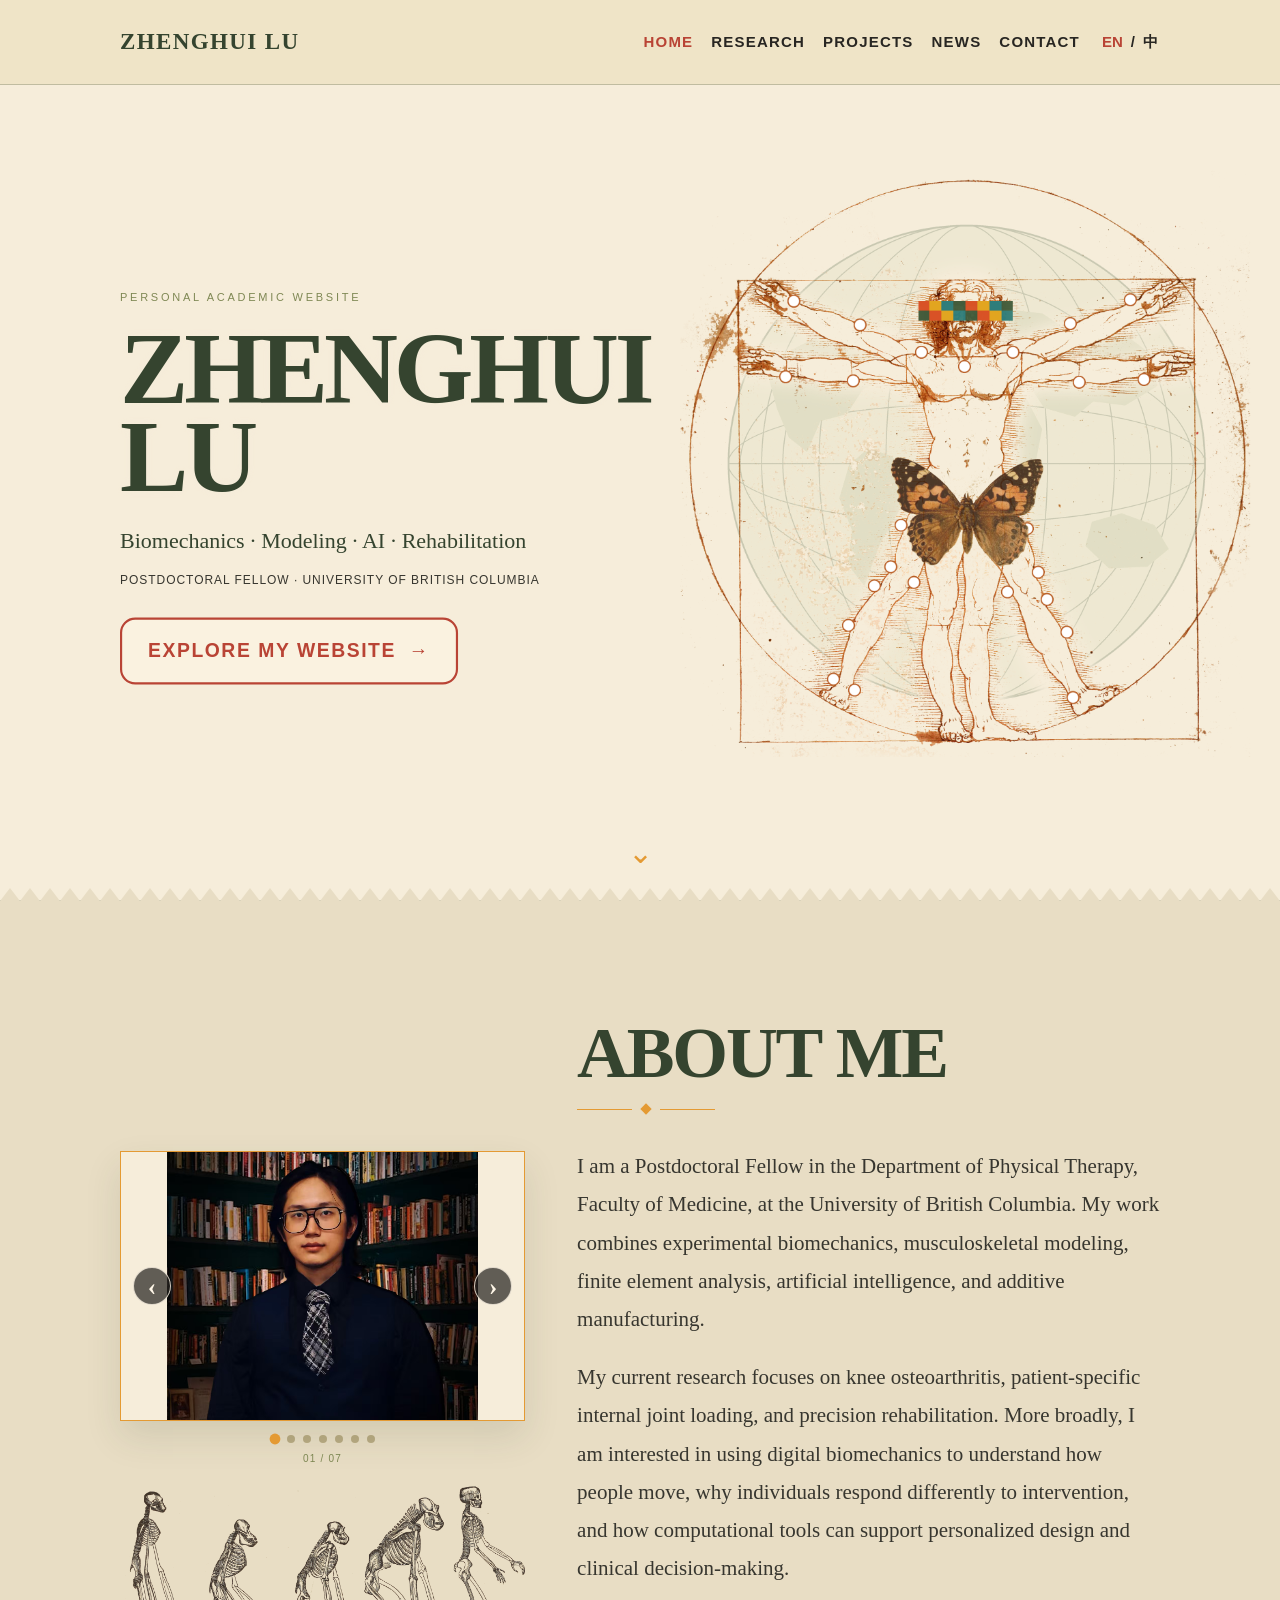
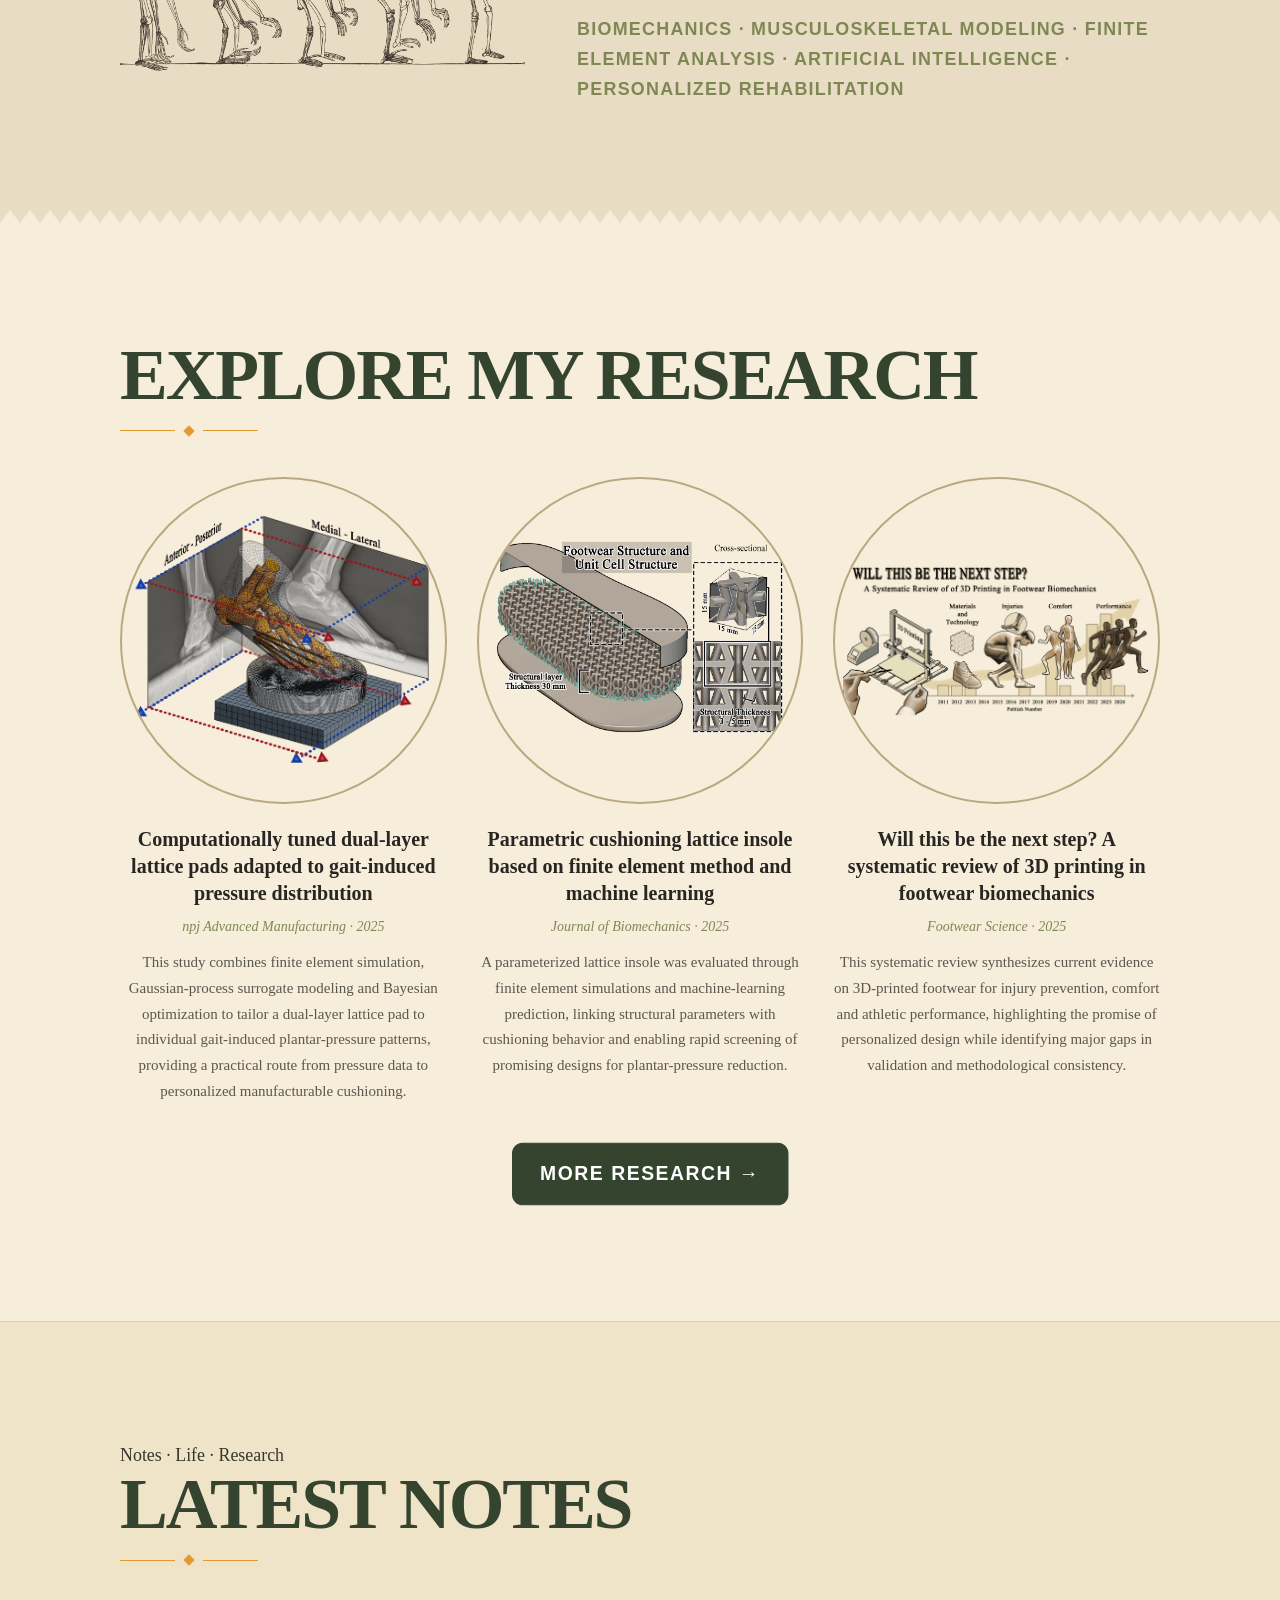
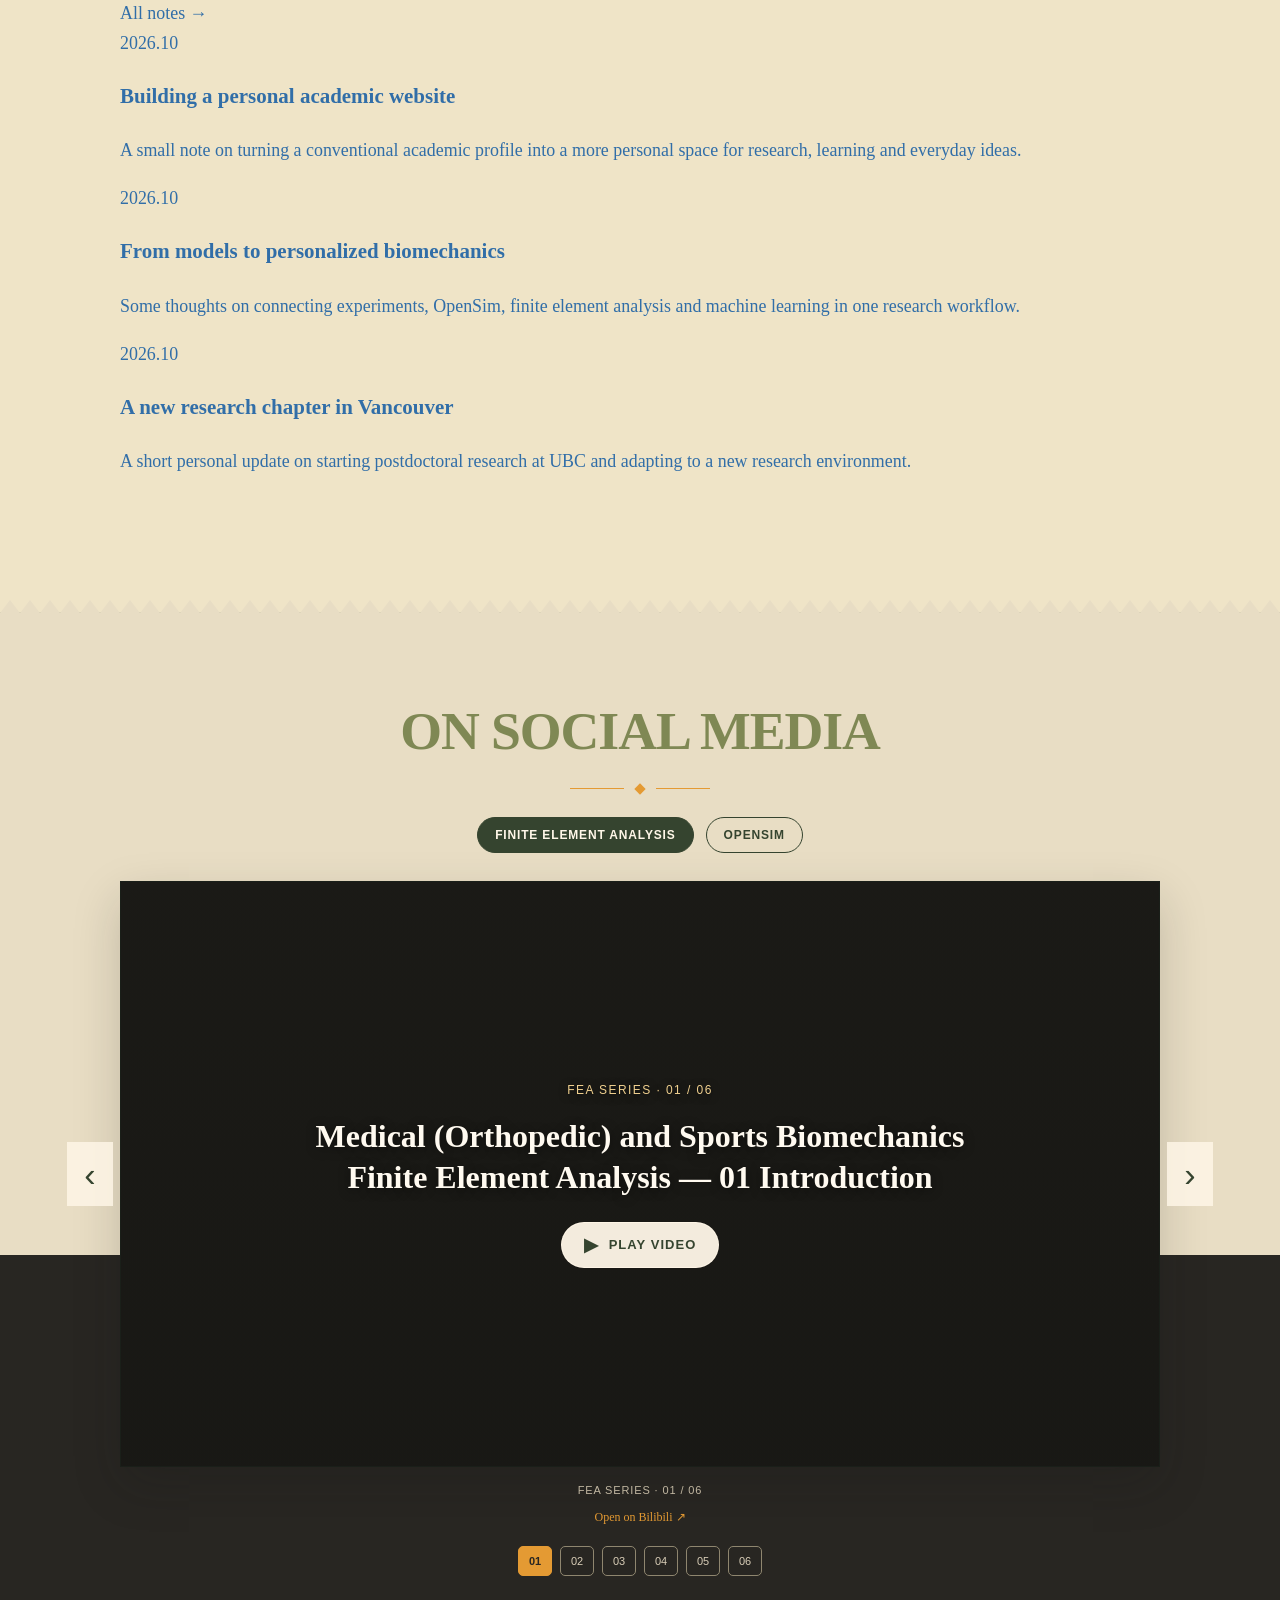
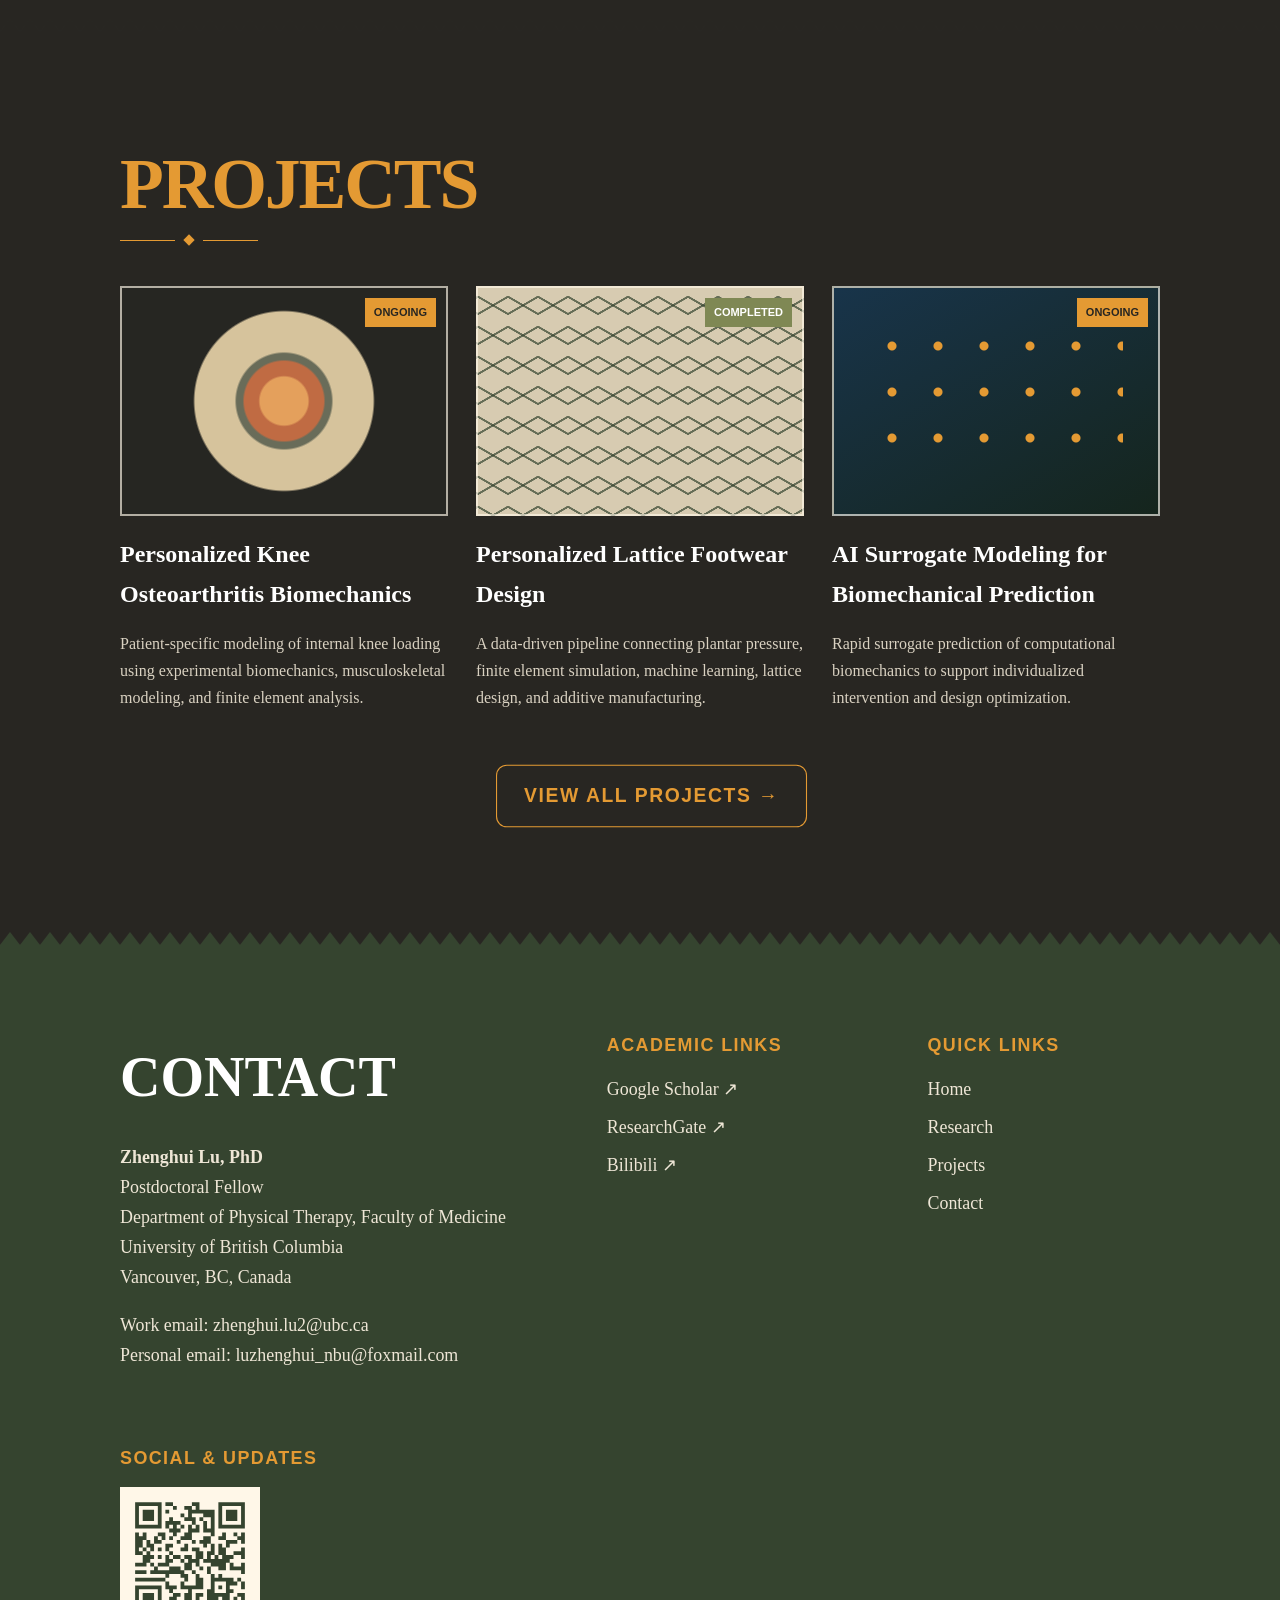
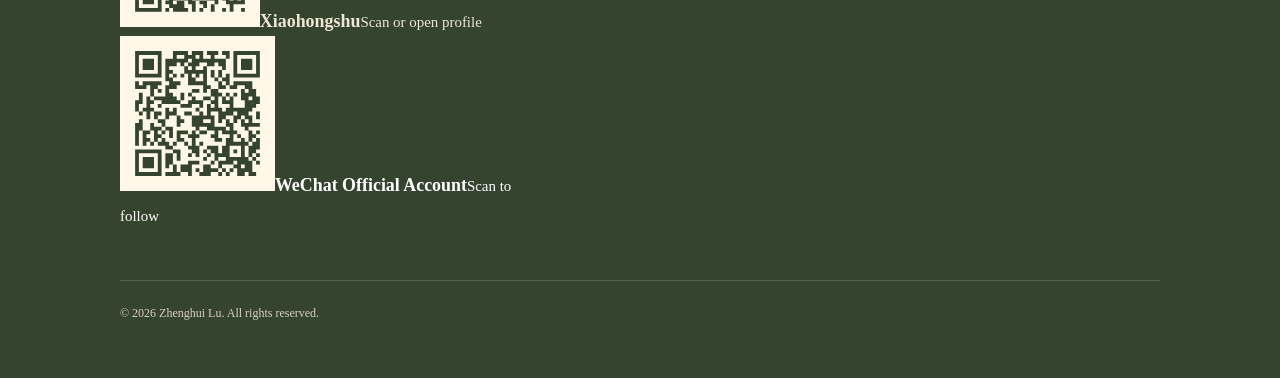
==== commit f8628f68: "Add homepage News preview and social QR codes" ====
--- a/index.html
+++ b/index.html
@@ -19,6 +19,7 @@
           <a class="active" href="index.html"><span class="lang-en">Home</span><span class="lang-zh">主页</span></a>
           <a href="publications.html"><span class="lang-en">Research</span><span class="lang-zh">研究</span></a>
           <a href="projects.html"><span class="lang-en">Projects</span><span class="lang-zh">项目</span></a>
+          <a href="news.html"><span class="lang-en">News</span><span class="lang-zh">分享</span></a>
           <a href="contact.html"><span class="lang-en">Contact</span><span class="lang-zh">联系</span></a>
         </div>
         <div class="language-switcher" aria-label="Language switch"><button type="button" data-lang="en">EN</button><span>/</span><button type="button" data-lang="zh">中</button></div>
@@ -34,8 +35,22 @@
 <a class="v-research-card" href="https://doi.org/10.1016/j.jbiomech.2025.112674" target="_blank" rel="noopener noreferrer"><div class="v-round-visual lattice"></div><h3>Parametric cushioning lattice insole based on finite element method and machine learning</h3><div class="v-research-meta">Journal of Biomechanics · 2025</div><p class="v-research-summary lang-en">A parameterized lattice insole was evaluated through finite element simulations and machine-learning prediction, linking structural parameters with cushioning behavior and enabling rapid screening of promising designs for plantar-pressure reduction.</p><p class="v-research-summary lang-zh">本研究构建参数化晶格鞋垫，通过有限元仿真与机器学习建立结构参数和缓冲性能之间的关系，从而能够快速筛选更有利于降低足底压力的设计方案。</p></a>
 <a class="v-research-card" href="https://doi.org/10.1080/19424280.2025.2472251" target="_blank" rel="noopener noreferrer"><div class="v-round-visual printing"></div><h3>Will this be the next step? A systematic review of 3D printing in footwear biomechanics</h3><div class="v-research-meta">Footwear Science · 2025</div><p class="v-research-summary lang-en">This systematic review synthesizes current evidence on 3D-printed footwear for injury prevention, comfort and athletic performance, highlighting the promise of personalized design while identifying major gaps in validation and methodological consistency.</p><p class="v-research-summary lang-zh">本系统综述整合 3D 打印鞋具在损伤预防、舒适性和运动表现方面的研究证据，指出个体化设计具有较大潜力，同时现有研究在验证和方法一致性方面仍存在不足。</p></a>
 </div><div class="v-center-action"><a class="v-dark-button" href="publications.html"><span class="lang-en">More research →</span><span class="lang-zh">更多研究 →</span></a></div></div></section>
+<section class="v-section v-news" id="news"><div class="v-container">
+  <div class="v-news-heading"><div><div class="v-news-kicker"><span class="lang-en">Notes · Life · Research</span><span class="lang-zh">科研 · 日常 · 随手记</span></div><h2 class="v-section-title"><span class="lang-en">Latest Notes</span><span class="lang-zh">最近分享</span></h2><div class="v-divider"><i></i></div></div><a class="v-news-more" href="news.html"><span class="lang-en">All notes →</span><span class="lang-zh">查看全部 →</span></a></div>
+  <div class="v-news-grid">
+    <a class="v-news-card" href="news.html#note-website"><div class="v-news-date">2026.10</div><h3><span class="lang-en">Building a personal academic website</span><span class="lang-zh">折腾个人学术主页的一点记录</span></h3><p class="lang-en">A small note on turning a conventional academic profile into a more personal space for research, learning and everyday ideas.</p><p class="lang-zh">把传统学术主页慢慢改成更像自己的空间，既放科研，也记录学习和一些日常想法。</p></a>
+    <a class="v-news-card" href="news.html#note-biomechanics"><div class="v-news-date">2026.10</div><h3><span class="lang-en">From models to personalized biomechanics</span><span class="lang-zh">从模型到个体化生物力学</span></h3><p class="lang-en">Some thoughts on connecting experiments, OpenSim, finite element analysis and machine learning in one research workflow.</p><p class="lang-zh">随手整理实验、OpenSim、有限元和机器学习怎样串成一条完整的研究路线。</p></a>
+    <a class="v-news-card" href="news.html#note-vancouver"><div class="v-news-date">2026.10</div><h3><span class="lang-en">A new research chapter in Vancouver</span><span class="lang-zh">在温哥华开始新的科研阶段</span></h3><p class="lang-en">A short personal update on starting postdoctoral research at UBC and adapting to a new research environment.</p><p class="lang-zh">记录在 UBC 开始博士后研究，以及适应新环境、新课题和新节奏的一些感受。</p></a>
+  </div>
+</div></section>
 <section class="v-section v-projects" id="projects"><div class="v-container"><h2 class="v-section-title"><span class="lang-en">Projects</span><span class="lang-zh">项目</span></h2><div class="v-divider"><i></i></div><div class="v-project-grid"><article class="v-project-card"><div class="v-project-image knee"><span class="v-status"><span class="lang-en">Ongoing</span><span class="lang-zh">进行中</span></span></div><h3><span class="lang-en">Personalized Knee Osteoarthritis Biomechanics</span><span class="lang-zh">膝骨关节炎个体化生物力学</span></h3><p class="lang-en">Patient-specific modeling of internal knee loading using experimental biomechanics, musculoskeletal modeling, and finite element analysis.</p><p class="lang-zh">结合实验生物力学、肌肉骨骼建模和有限元分析，研究患者特异性的膝关节内部负荷。</p></article><article class="v-project-card"><div class="v-project-image insole"><span class="v-status done"><span class="lang-en">Completed</span><span class="lang-zh">已完成</span></span></div><h3><span class="lang-en">Personalized Lattice Footwear Design</span><span class="lang-zh">个体化晶格鞋具设计</span></h3><p class="lang-en">A data-driven pipeline connecting plantar pressure, finite element simulation, machine learning, lattice design, and additive manufacturing.</p><p class="lang-zh">连接足底压力、有限元仿真、机器学习、晶格设计和增材制造的数据驱动研发流程。</p></article><article class="v-project-card"><div class="v-project-image ai"><span class="v-status"><span class="lang-en">Ongoing</span><span class="lang-zh">进行中</span></span></div><h3><span class="lang-en">AI Surrogate Modeling for Biomechanical Prediction</span><span class="lang-zh">面向生物力学预测的 AI 代理建模</span></h3><p class="lang-en">Rapid surrogate prediction of computational biomechanics to support individualized intervention and design optimization.</p><p class="lang-zh">利用代理模型快速预测计算生物力学结果，为个体化干预和设计优化提供支持。</p></article></div><div class="v-center-action"><a class="v-dark-button" href="projects.html"><span class="lang-en">View all projects →</span><span class="lang-zh">查看所有项目 →</span></a></div></div></section>
-<section class="v-contact" id="contact"><div class="v-container"><div class="v-contact-grid"><div><h2><span class="lang-en">Contact</span><span class="lang-zh">联系</span></h2><p><strong>Zhenghui Lu, PhD</strong><br><span class="lang-en">Postdoctoral Fellow</span><span class="lang-zh">博士后研究员</span><br>Department of Physical Therapy, Faculty of Medicine<br>University of British Columbia<br>Vancouver, BC, Canada</p><p><span class="lang-en">Work email:</span><span class="lang-zh">工作邮箱：</span> <a href="mailto:zhenghui.lu2@ubc.ca">zhenghui.lu2@ubc.ca</a><br><span class="lang-en">Personal email:</span><span class="lang-zh">个人邮箱：</span> <a href="mailto:luzhenghui_nbu@foxmail.com">luzhenghui_nbu@foxmail.com</a></p></div><div><div class="v-contact-title"><span class="lang-en">Academic links</span><span class="lang-zh">学术链接</span></div><div class="v-link-list"><a href="https://scholar.google.com/citations?user=SdYqhuoAAAAJ&hl=en" target="_blank" rel="noopener noreferrer">Google Scholar ↗</a><a href="https://www.researchgate.net/profile/Zhenghui-Lu-2" target="_blank" rel="noopener noreferrer">ResearchGate ↗</a><a href="https://space.bilibili.com/49579977?spm_id_from=333.1007.0.0" target="_blank" rel="noopener noreferrer">Bilibili ↗</a></div></div><div><div class="v-contact-title"><span class="lang-en">Quick links</span><span class="lang-zh">快速链接</span></div><div class="v-link-list"><a href="index.html"><span class="lang-en">Home</span><span class="lang-zh">主页</span></a><a href="publications.html"><span class="lang-en">Research</span><span class="lang-zh">研究</span></a><a href="projects.html"><span class="lang-en">Projects</span><span class="lang-zh">项目</span></a><a href="contact.html"><span class="lang-en">Contact</span><span class="lang-zh">联系</span></a></div></div></div><div class="v-footer">© 2026 Zhenghui Lu. <span class="lang-en">All rights reserved.</span><span class="lang-zh">保留所有权利。</span></div></div></section>
+<section class="v-contact" id="contact"><div class="v-container"><div class="v-contact-grid"><div><h2><span class="lang-en">Contact</span><span class="lang-zh">联系</span></h2><p><strong>Zhenghui Lu, PhD</strong><br><span class="lang-en">Postdoctoral Fellow</span><span class="lang-zh">博士后研究员</span><br>Department of Physical Therapy, Faculty of Medicine<br>University of British Columbia<br>Vancouver, BC, Canada</p><p><span class="lang-en">Work email:</span><span class="lang-zh">工作邮箱：</span> <a href="mailto:zhenghui.lu2@ubc.ca">zhenghui.lu2@ubc.ca</a><br><span class="lang-en">Personal email:</span><span class="lang-zh">个人邮箱：</span> <a href="mailto:luzhenghui_nbu@foxmail.com">luzhenghui_nbu@foxmail.com</a></p></div><div><div class="v-contact-title"><span class="lang-en">Academic links</span><span class="lang-zh">学术链接</span></div><div class="v-link-list"><a href="https://scholar.google.com/citations?user=SdYqhuoAAAAJ&hl=en" target="_blank" rel="noopener noreferrer">Google Scholar ↗</a><a href="https://www.researchgate.net/profile/Zhenghui-Lu-2" target="_blank" rel="noopener noreferrer">ResearchGate ↗</a><a href="https://space.bilibili.com/49579977?spm_id_from=333.1007.0.0" target="_blank" rel="noopener noreferrer">Bilibili ↗</a></div></div><div><div class="v-contact-title"><span class="lang-en">Quick links</span><span class="lang-zh">快速链接</span></div><div class="v-link-list"><a href="index.html"><span class="lang-en">Home</span><span class="lang-zh">主页</span></a><a href="publications.html"><span class="lang-en">Research</span><span class="lang-zh">研究</span></a><a href="projects.html"><span class="lang-en">Projects</span><span class="lang-zh">项目</span></a><a href="contact.html"><span class="lang-en">Contact</span><span class="lang-zh">联系</span></a></div></div><div class="v-qr-panel">
+  <div class="v-contact-title"><span class="lang-en">Social & Updates</span><span class="lang-zh">社交与更新</span></div>
+  <div class="v-qr-grid">
+    <a class="v-qr-card" href="http://xhslink.com/m/8xUqmnLASHM" target="_blank" rel="noopener noreferrer"><img src="assets/xiaohongshu-qr.svg" alt="Xiaohongshu QR code"><span><strong><span class="lang-en">Xiaohongshu</span><span class="lang-zh">小红书</span></strong><small><span class="lang-en">Scan or open profile</span><span class="lang-zh">扫码或打开主页</span></small></span></a>
+    <div class="v-qr-card"><img src="assets/wechat-qr.svg" alt="WeChat Official Account QR code"><span><strong><span class="lang-en">WeChat Official Account</span><span class="lang-zh">微信公众号</span></strong><small><span class="lang-en">Scan to follow</span><span class="lang-zh">扫码关注</span></small></span></div>
+  </div>
+</div></div><div class="v-footer">© 2026 Zhenghui Lu. <span class="lang-en">All rights reserved.</span><span class="lang-zh">保留所有权利。</span></div></div></section>
 </main>
 <script src="script.js?v=20261003-3"></script><script src="about-carousel.js?v=20261003-4"></script><script src="media-poster-enhance.js?v=20261004-1"></script>
 </body></html>
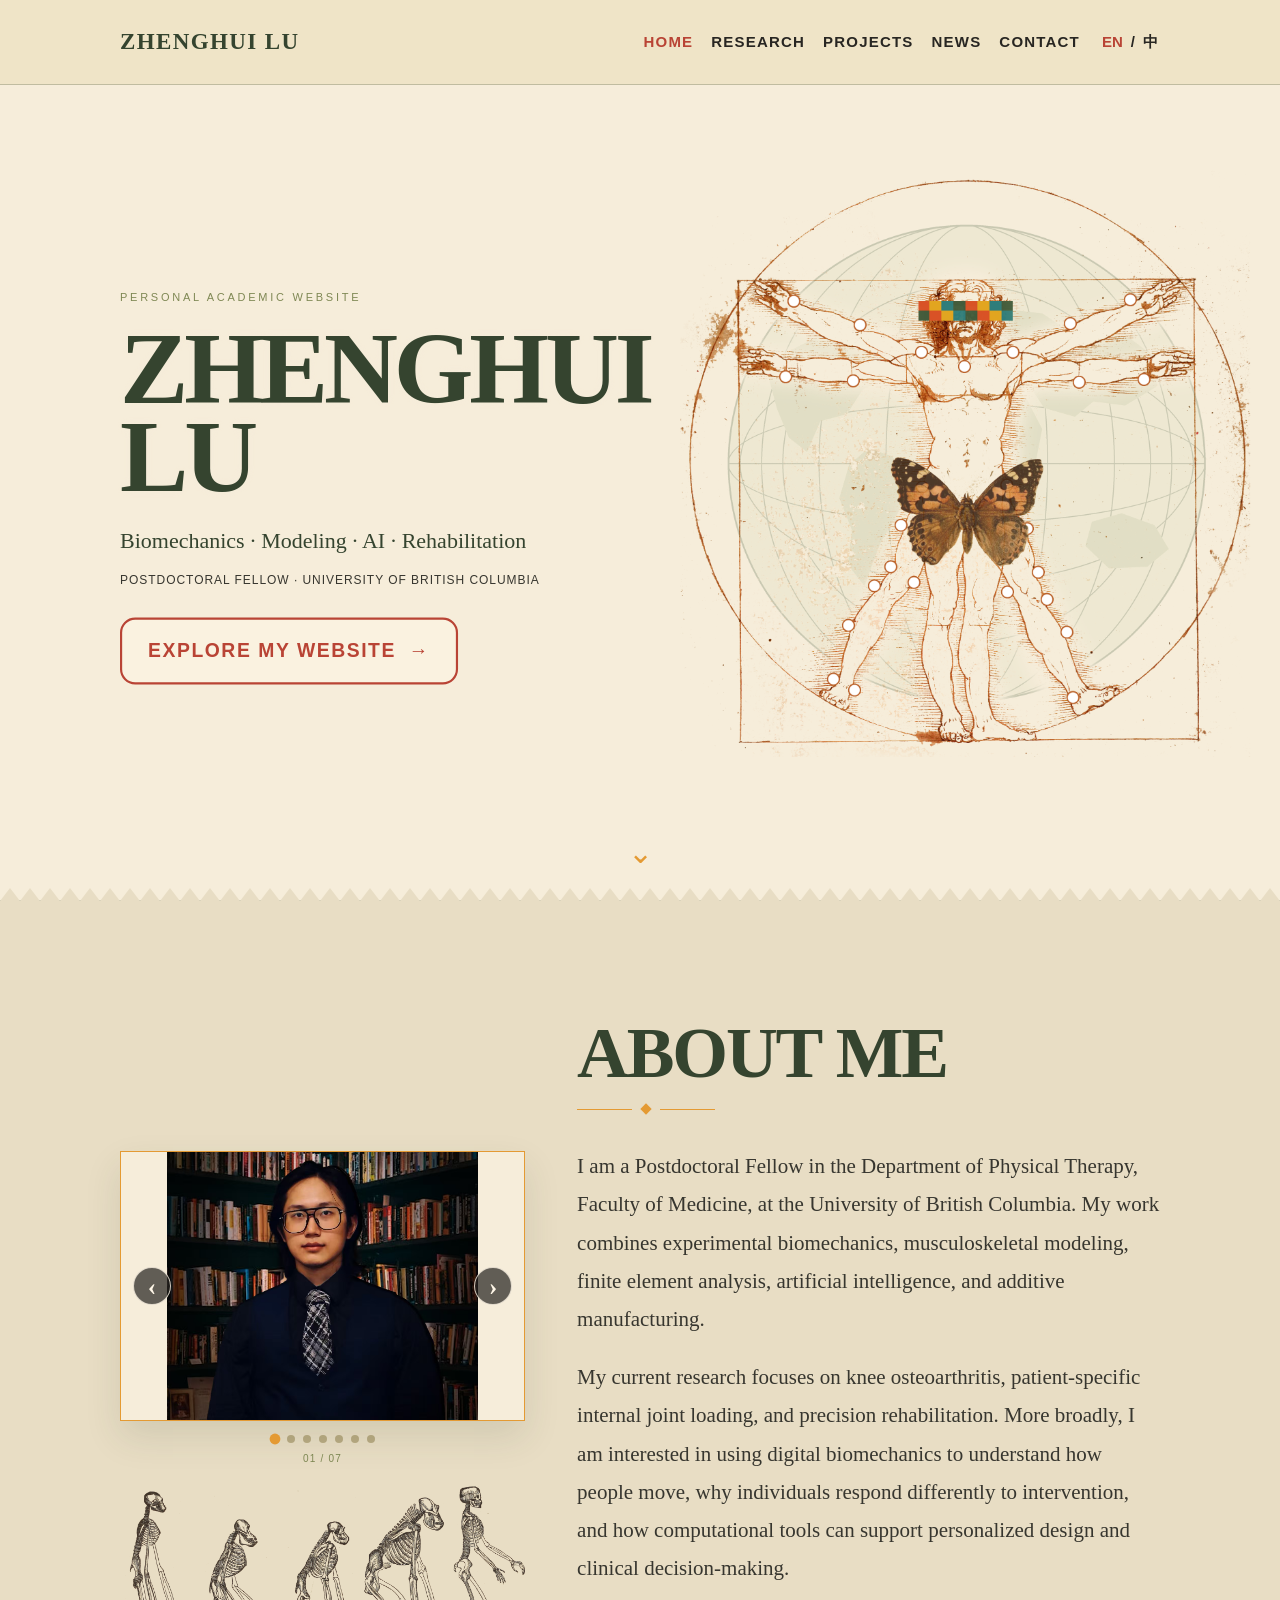
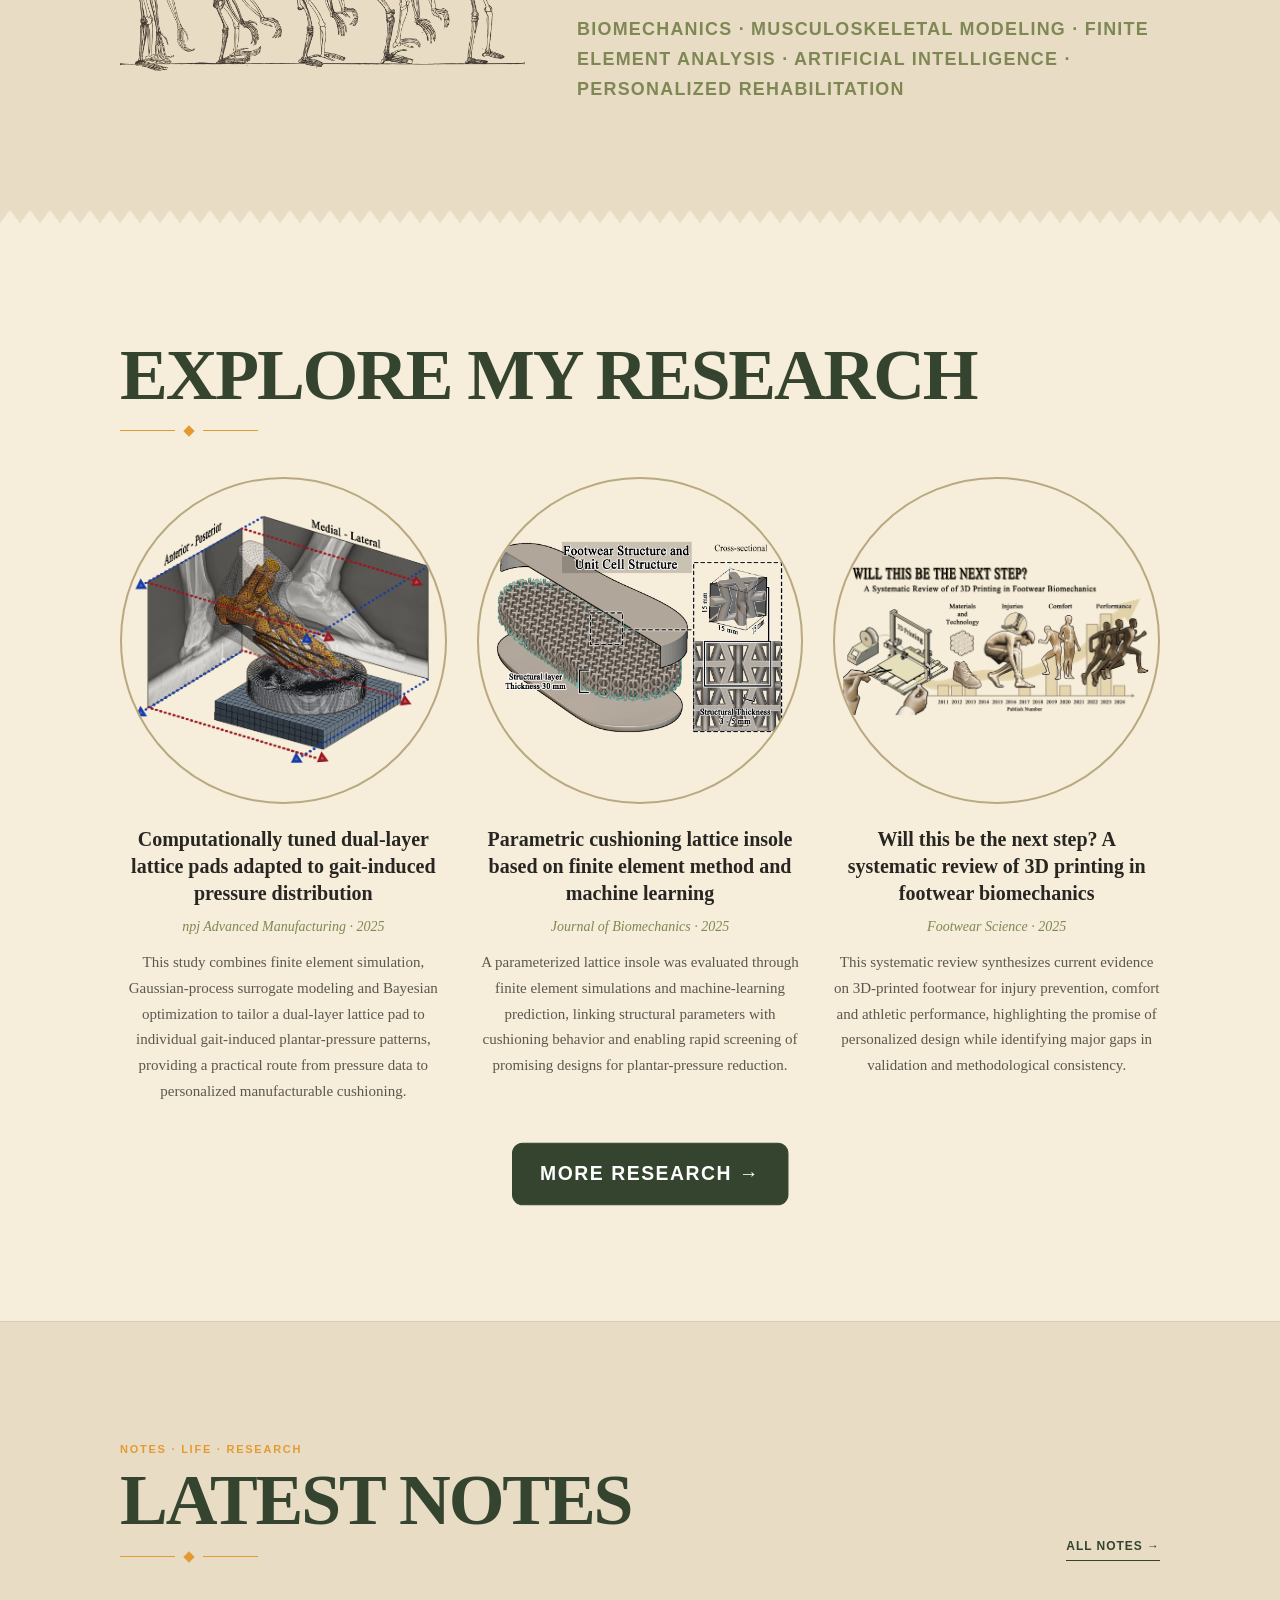
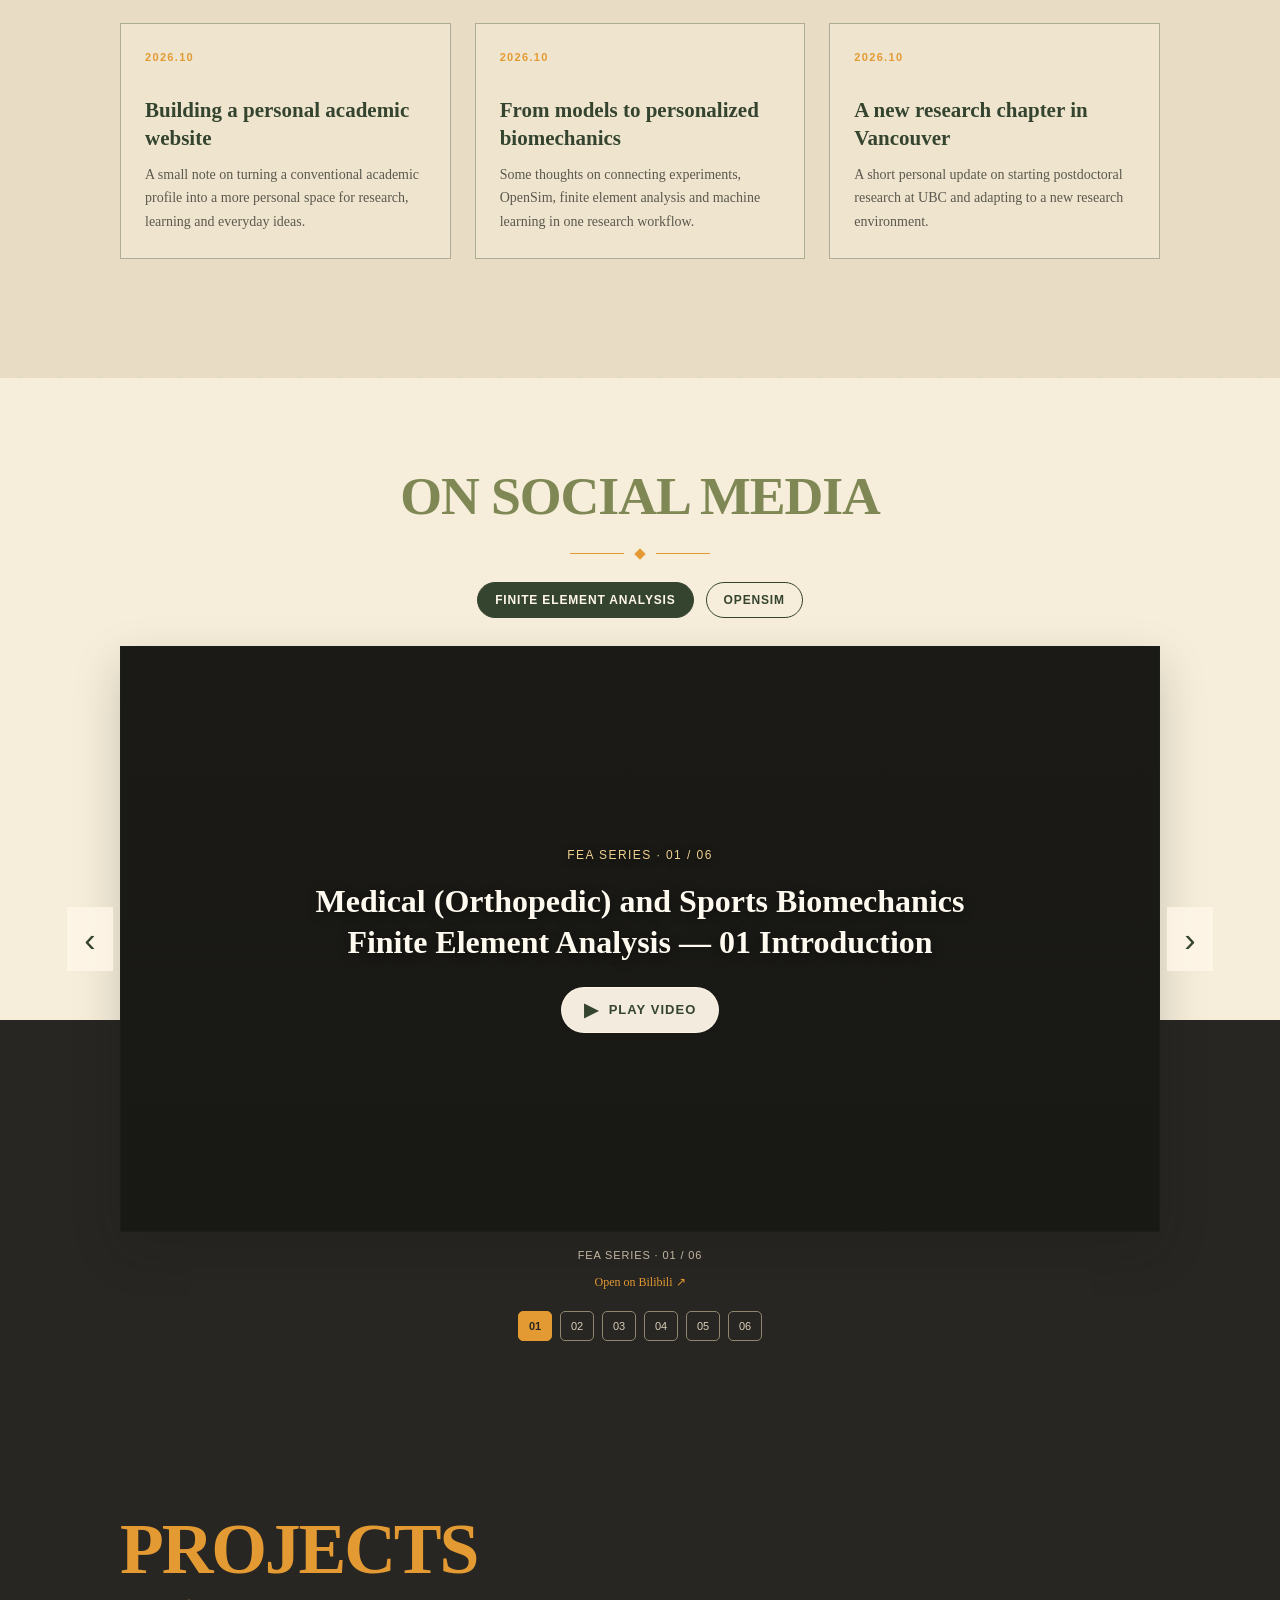
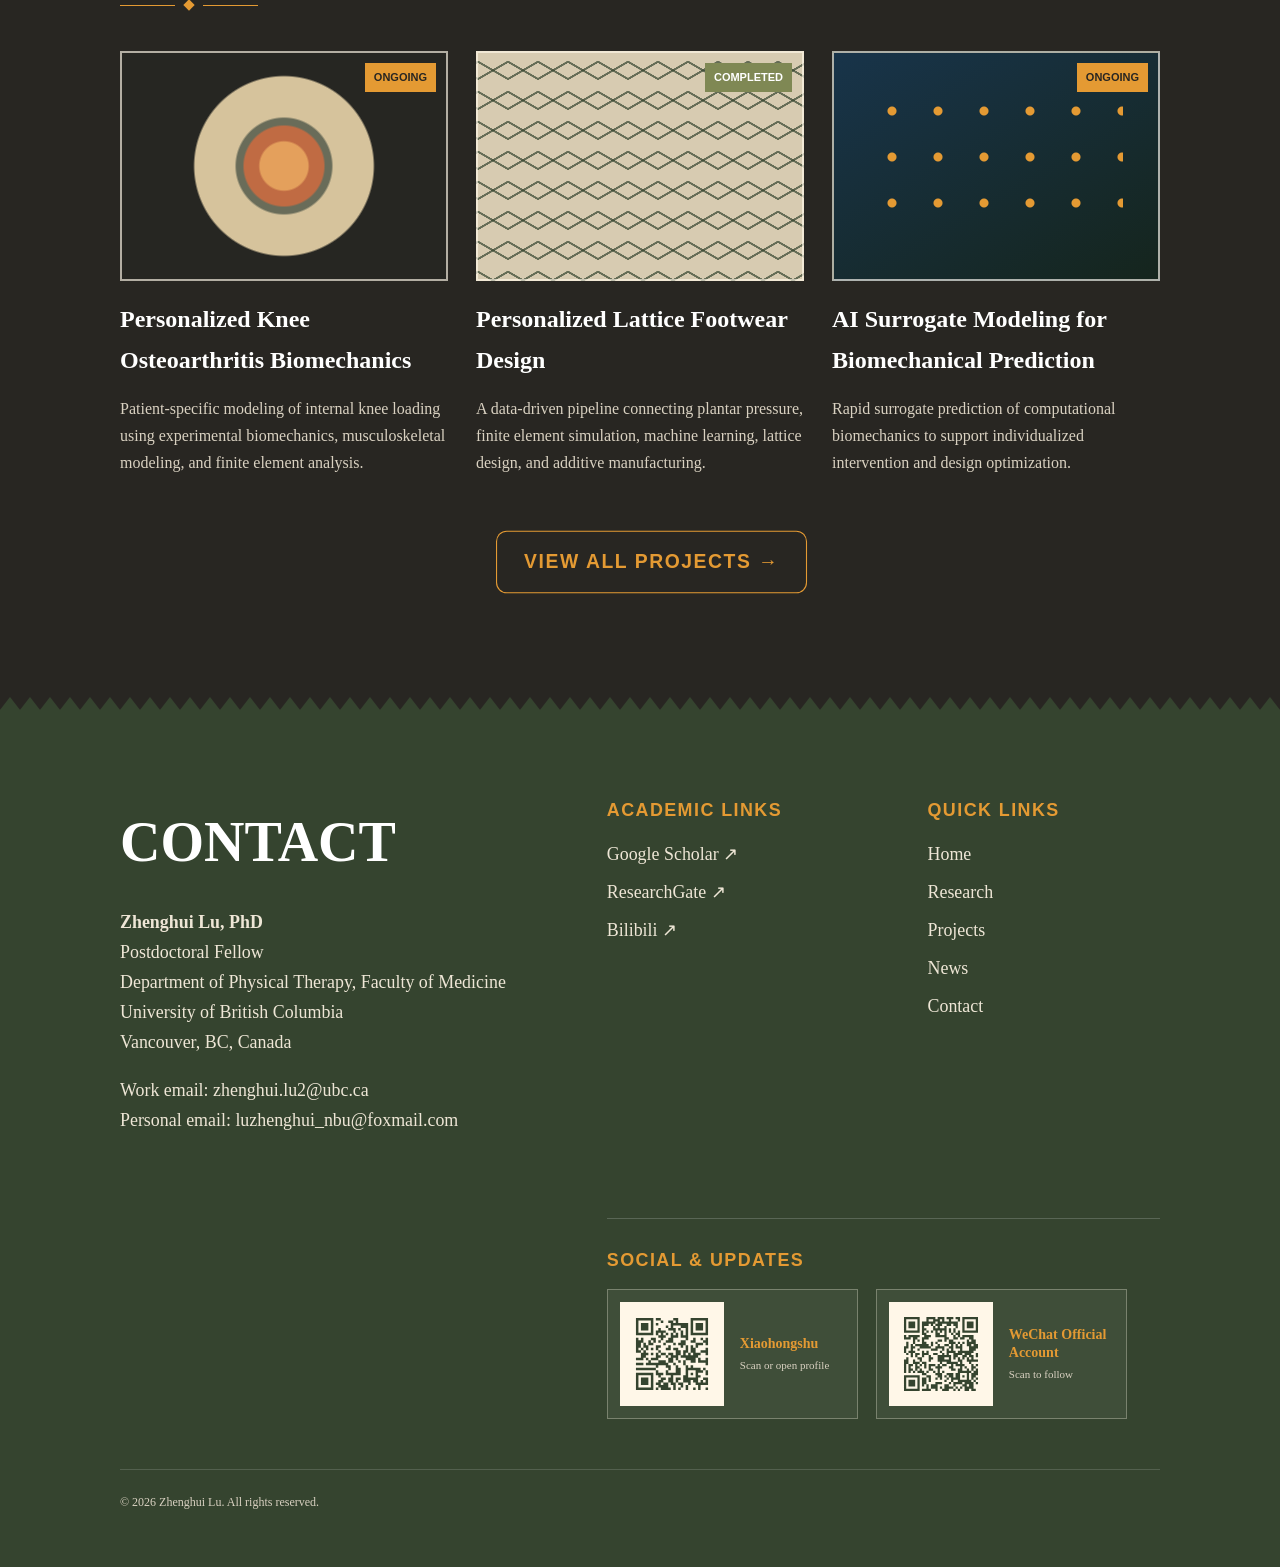
==== commit 9a9a66d9: "Add News navigation to index.html" ====
--- a/index.html
+++ b/index.html
@@ -44,7 +44,7 @@
   </div>
 </div></section>
 <section class="v-section v-projects" id="projects"><div class="v-container"><h2 class="v-section-title"><span class="lang-en">Projects</span><span class="lang-zh">项目</span></h2><div class="v-divider"><i></i></div><div class="v-project-grid"><article class="v-project-card"><div class="v-project-image knee"><span class="v-status"><span class="lang-en">Ongoing</span><span class="lang-zh">进行中</span></span></div><h3><span class="lang-en">Personalized Knee Osteoarthritis Biomechanics</span><span class="lang-zh">膝骨关节炎个体化生物力学</span></h3><p class="lang-en">Patient-specific modeling of internal knee loading using experimental biomechanics, musculoskeletal modeling, and finite element analysis.</p><p class="lang-zh">结合实验生物力学、肌肉骨骼建模和有限元分析，研究患者特异性的膝关节内部负荷。</p></article><article class="v-project-card"><div class="v-project-image insole"><span class="v-status done"><span class="lang-en">Completed</span><span class="lang-zh">已完成</span></span></div><h3><span class="lang-en">Personalized Lattice Footwear Design</span><span class="lang-zh">个体化晶格鞋具设计</span></h3><p class="lang-en">A data-driven pipeline connecting plantar pressure, finite element simulation, machine learning, lattice design, and additive manufacturing.</p><p class="lang-zh">连接足底压力、有限元仿真、机器学习、晶格设计和增材制造的数据驱动研发流程。</p></article><article class="v-project-card"><div class="v-project-image ai"><span class="v-status"><span class="lang-en">Ongoing</span><span class="lang-zh">进行中</span></span></div><h3><span class="lang-en">AI Surrogate Modeling for Biomechanical Prediction</span><span class="lang-zh">面向生物力学预测的 AI 代理建模</span></h3><p class="lang-en">Rapid surrogate prediction of computational biomechanics to support individualized intervention and design optimization.</p><p class="lang-zh">利用代理模型快速预测计算生物力学结果，为个体化干预和设计优化提供支持。</p></article></div><div class="v-center-action"><a class="v-dark-button" href="projects.html"><span class="lang-en">View all projects →</span><span class="lang-zh">查看所有项目 →</span></a></div></div></section>
-<section class="v-contact" id="contact"><div class="v-container"><div class="v-contact-grid"><div><h2><span class="lang-en">Contact</span><span class="lang-zh">联系</span></h2><p><strong>Zhenghui Lu, PhD</strong><br><span class="lang-en">Postdoctoral Fellow</span><span class="lang-zh">博士后研究员</span><br>Department of Physical Therapy, Faculty of Medicine<br>University of British Columbia<br>Vancouver, BC, Canada</p><p><span class="lang-en">Work email:</span><span class="lang-zh">工作邮箱：</span> <a href="mailto:zhenghui.lu2@ubc.ca">zhenghui.lu2@ubc.ca</a><br><span class="lang-en">Personal email:</span><span class="lang-zh">个人邮箱：</span> <a href="mailto:luzhenghui_nbu@foxmail.com">luzhenghui_nbu@foxmail.com</a></p></div><div><div class="v-contact-title"><span class="lang-en">Academic links</span><span class="lang-zh">学术链接</span></div><div class="v-link-list"><a href="https://scholar.google.com/citations?user=SdYqhuoAAAAJ&hl=en" target="_blank" rel="noopener noreferrer">Google Scholar ↗</a><a href="https://www.researchgate.net/profile/Zhenghui-Lu-2" target="_blank" rel="noopener noreferrer">ResearchGate ↗</a><a href="https://space.bilibili.com/49579977?spm_id_from=333.1007.0.0" target="_blank" rel="noopener noreferrer">Bilibili ↗</a></div></div><div><div class="v-contact-title"><span class="lang-en">Quick links</span><span class="lang-zh">快速链接</span></div><div class="v-link-list"><a href="index.html"><span class="lang-en">Home</span><span class="lang-zh">主页</span></a><a href="publications.html"><span class="lang-en">Research</span><span class="lang-zh">研究</span></a><a href="projects.html"><span class="lang-en">Projects</span><span class="lang-zh">项目</span></a><a href="contact.html"><span class="lang-en">Contact</span><span class="lang-zh">联系</span></a></div></div><div class="v-qr-panel">
+<section class="v-contact" id="contact"><div class="v-container"><div class="v-contact-grid"><div><h2><span class="lang-en">Contact</span><span class="lang-zh">联系</span></h2><p><strong>Zhenghui Lu, PhD</strong><br><span class="lang-en">Postdoctoral Fellow</span><span class="lang-zh">博士后研究员</span><br>Department of Physical Therapy, Faculty of Medicine<br>University of British Columbia<br>Vancouver, BC, Canada</p><p><span class="lang-en">Work email:</span><span class="lang-zh">工作邮箱：</span> <a href="mailto:zhenghui.lu2@ubc.ca">zhenghui.lu2@ubc.ca</a><br><span class="lang-en">Personal email:</span><span class="lang-zh">个人邮箱：</span> <a href="mailto:luzhenghui_nbu@foxmail.com">luzhenghui_nbu@foxmail.com</a></p></div><div><div class="v-contact-title"><span class="lang-en">Academic links</span><span class="lang-zh">学术链接</span></div><div class="v-link-list"><a href="https://scholar.google.com/citations?user=SdYqhuoAAAAJ&hl=en" target="_blank" rel="noopener noreferrer">Google Scholar ↗</a><a href="https://www.researchgate.net/profile/Zhenghui-Lu-2" target="_blank" rel="noopener noreferrer">ResearchGate ↗</a><a href="https://space.bilibili.com/49579977?spm_id_from=333.1007.0.0" target="_blank" rel="noopener noreferrer">Bilibili ↗</a></div></div><div><div class="v-contact-title"><span class="lang-en">Quick links</span><span class="lang-zh">快速链接</span></div><div class="v-link-list"><a href="index.html"><span class="lang-en">Home</span><span class="lang-zh">主页</span></a><a href="publications.html"><span class="lang-en">Research</span><span class="lang-zh">研究</span></a><a href="projects.html"><span class="lang-en">Projects</span><span class="lang-zh">项目</span></a><a href="news.html"><span class="lang-en">News</span><span class="lang-zh">分享</span></a><a href="contact.html"><span class="lang-en">Contact</span><span class="lang-zh">联系</span></a></div></div><div class="v-qr-panel">
   <div class="v-contact-title"><span class="lang-en">Social & Updates</span><span class="lang-zh">社交与更新</span></div>
   <div class="v-qr-grid">
     <a class="v-qr-card" href="http://xhslink.com/m/8xUqmnLASHM" target="_blank" rel="noopener noreferrer"><img src="assets/xiaohongshu-qr.svg" alt="Xiaohongshu QR code"><span><strong><span class="lang-en">Xiaohongshu</span><span class="lang-zh">小红书</span></strong><small><span class="lang-en">Scan or open profile</span><span class="lang-zh">扫码或打开主页</span></small></span></a>
@@ -52,5 +52,5 @@
   </div>
 </div></div><div class="v-footer">© 2026 Zhenghui Lu. <span class="lang-en">All rights reserved.</span><span class="lang-zh">保留所有权利。</span></div></div></section>
 </main>
-<script src="script.js?v=20261003-3"></script><script src="about-carousel.js?v=20261003-4"></script><script src="media-poster-enhance.js?v=20261004-1"></script>
+<script src="script.js?v=20261006-1"></script><script src="about-carousel.js?v=20261003-4"></script><script src="media-poster-enhance.js?v=20261004-1"></script>
 </body></html>
--- a/home-vintage.css
+++ b/home-vintage.css
@@ -8,3 +8,24 @@
 .v-brand-card h1{-webkit-text-stroke:2px rgba(246,237,218,.72);paint-order:stroke fill;text-shadow:0 0 8px rgba(246,237,218,.2)}
 @media(max-width:900px){.v-hero-grid{grid-template-columns:1fr;gap:10px}.v-collage{height:560px;margin-top:-30px}.v-hero-art{top:50%;left:50%;width:min(760px,108vw);transform:translate(-50%,-50%)}}
 @media(max-width:640px){.v-collage{height:430px;margin-top:-15px}.v-hero-art{width:min(620px,116vw)}}
+
+/* News preview + social QR */
+.v-news{background:#e8ddc4;color:var(--ink)}
+.v-news-heading{display:flex;align-items:end;justify-content:space-between;gap:30px}
+.v-news-kicker{font-family:"Arial Narrow",Arial,sans-serif;text-transform:uppercase;letter-spacing:.16em;font-size:11px;color:var(--orange);font-weight:800;margin-bottom:8px}
+.v-news-more{font-family:"Arial Narrow",Arial,sans-serif;text-transform:uppercase;letter-spacing:.08em;font-size:12px;font-weight:800;color:var(--forest);border-bottom:1px solid var(--forest);padding-bottom:3px;margin-bottom:34px}
+.v-news-grid{display:grid;grid-template-columns:repeat(3,minmax(0,1fr));gap:24px;margin-top:28px}
+.v-news-card{display:block;color:inherit;border:1px solid rgba(53,68,47,.35);background:rgba(255,247,232,.28);padding:24px;min-height:230px;transition:transform .18s ease,background .18s ease}
+.v-news-card:hover{transform:translateY(-4px);background:rgba(255,247,232,.55);color:inherit}
+.v-news-date{font-family:"Arial Narrow",Arial,sans-serif;color:var(--orange);font-size:11px;letter-spacing:.12em;text-transform:uppercase;font-weight:800}
+.v-news-card h3{font-size:21px;line-height:1.35;color:var(--forest);margin:30px 0 10px}
+.v-news-card p{font-size:14px;line-height:1.7;color:#5c584d;margin:0}
+.v-qr-panel{grid-column:2/4;border-top:1px solid rgba(255,255,255,.18);padding-top:26px;margin-top:10px}
+.v-qr-grid{display:grid;grid-template-columns:repeat(2,minmax(0,1fr));gap:18px;max-width:520px}
+.v-qr-card{display:flex!important;align-items:center;gap:16px;border:1px solid rgba(255,247,232,.3);padding:12px;background:rgba(255,247,232,.05);color:#eee6d6!important;text-decoration:none!important}
+.v-qr-card:hover{background:rgba(255,247,232,.1);color:#fff7e8!important}
+.v-qr-card img{width:104px;height:104px;display:block;background:#fff7e8;padding:6px}
+.v-qr-card strong{display:block;color:var(--orange);font-size:14px;line-height:1.25}
+.v-qr-card small{display:block;margin-top:6px;color:#d9d1c1;font-size:11px;line-height:1.4}
+@media(max-width:900px){.v-news-grid{grid-template-columns:1fr 1fr}.v-news-card:last-child{grid-column:1/3}.v-qr-panel{grid-column:1/3}}
+@media(max-width:640px){.v-news-heading{align-items:flex-start;flex-direction:column}.v-news-more{margin-bottom:0}.v-news-grid{grid-template-columns:1fr}.v-news-card:last-child{grid-column:auto}.v-qr-grid{grid-template-columns:1fr}.v-qr-panel{grid-column:auto}.v-qr-card img{width:92px;height:92px}}
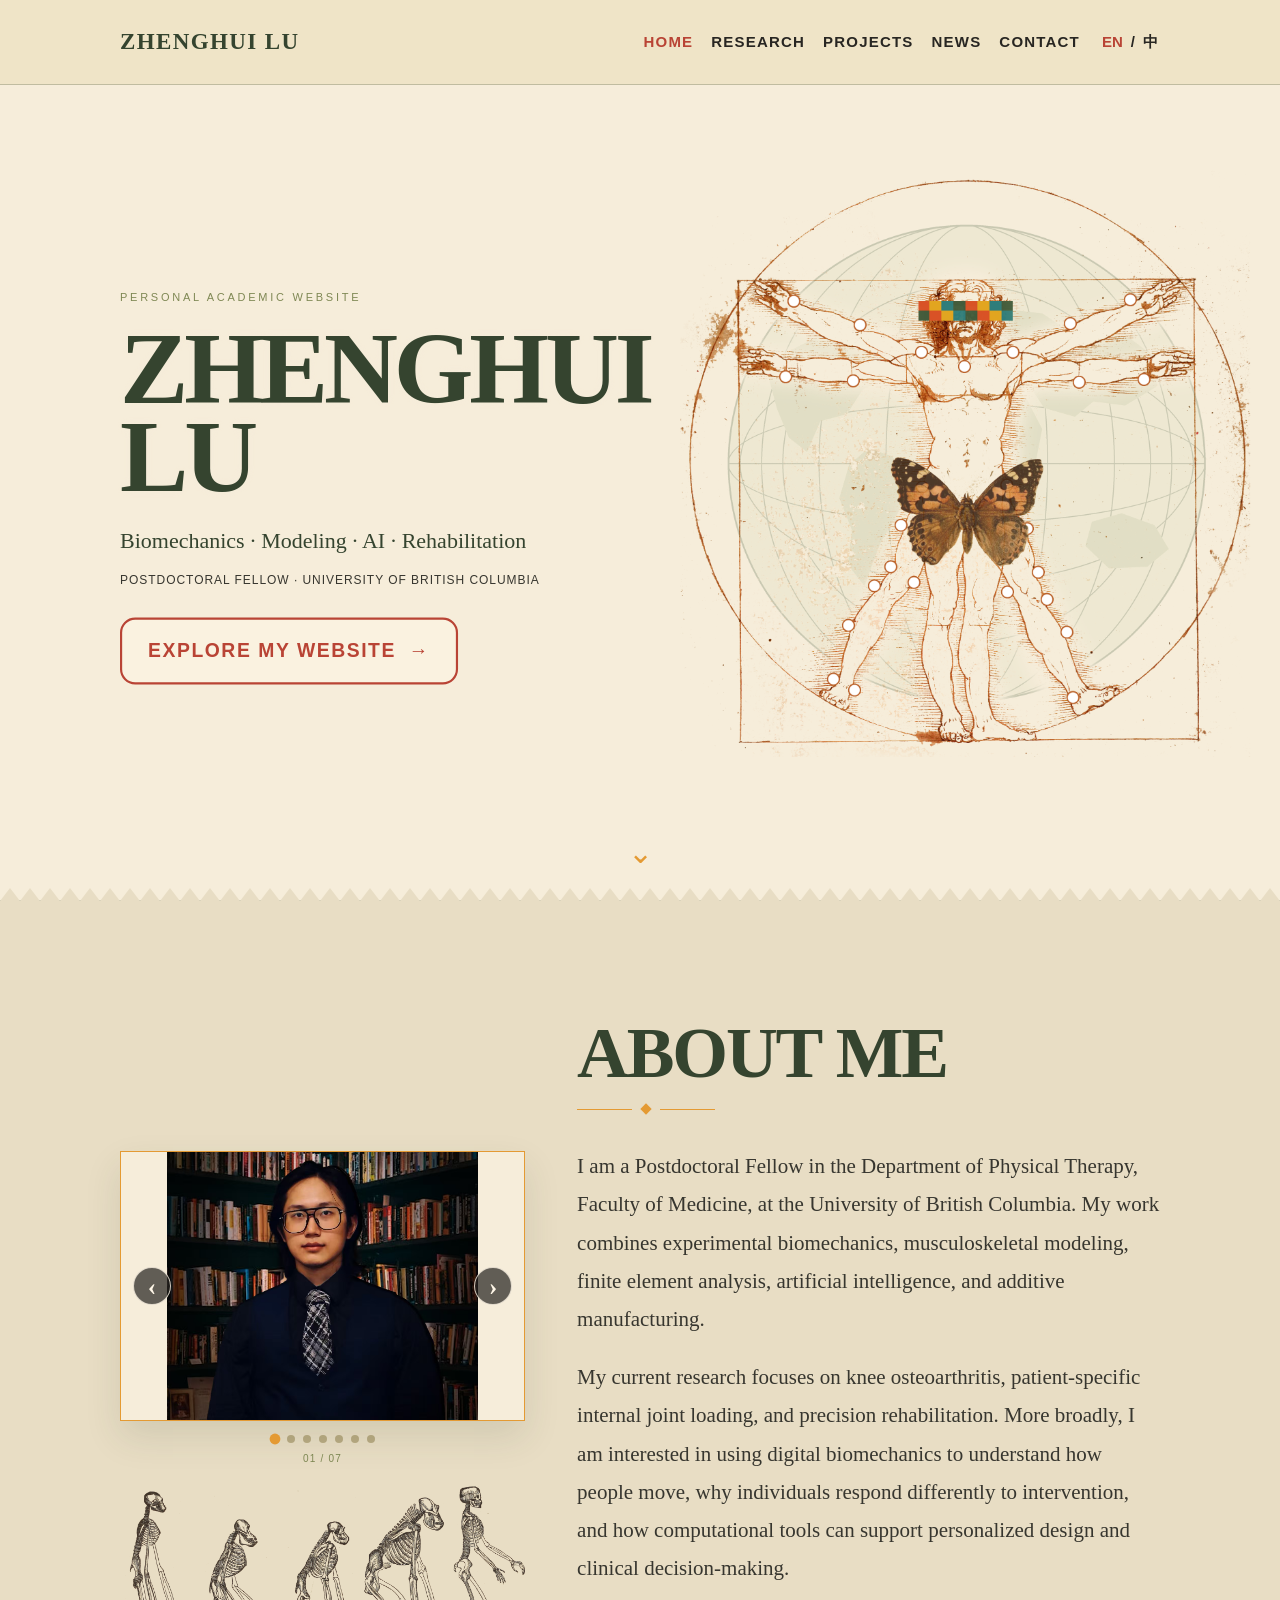
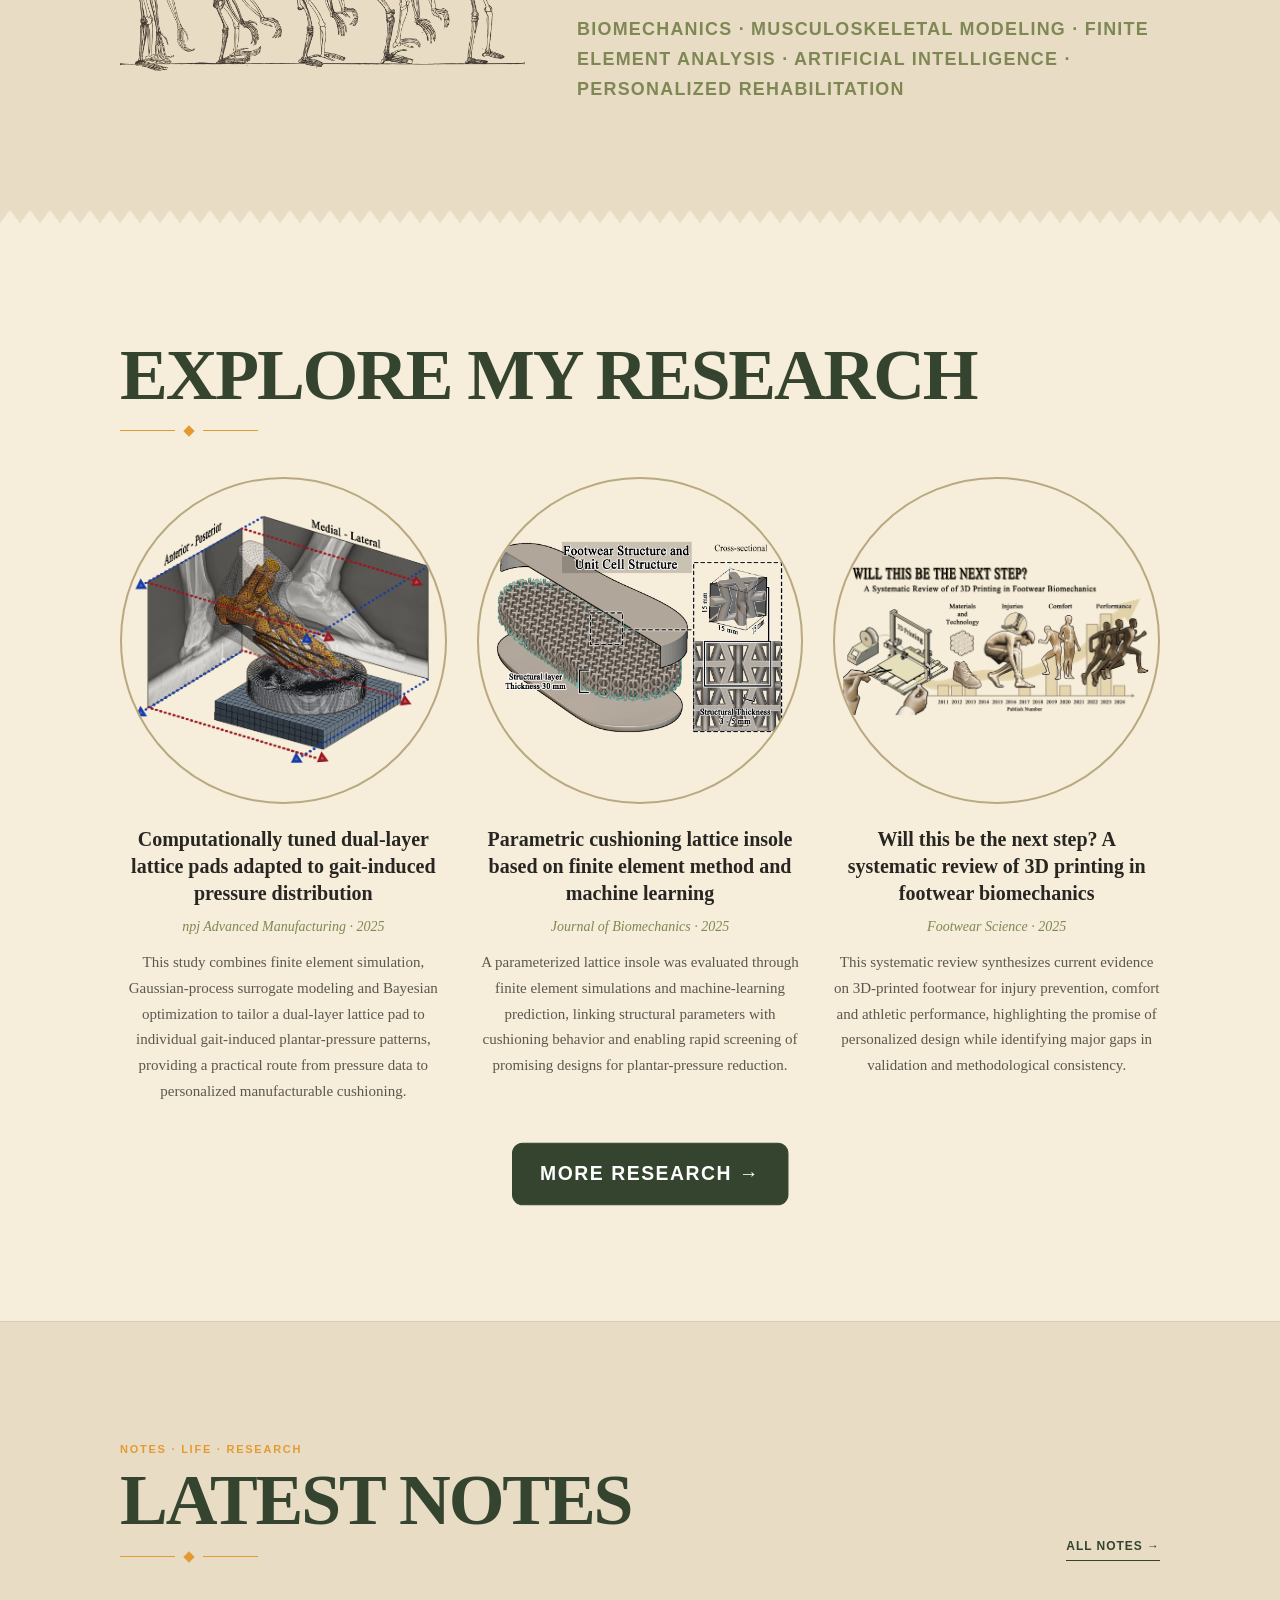
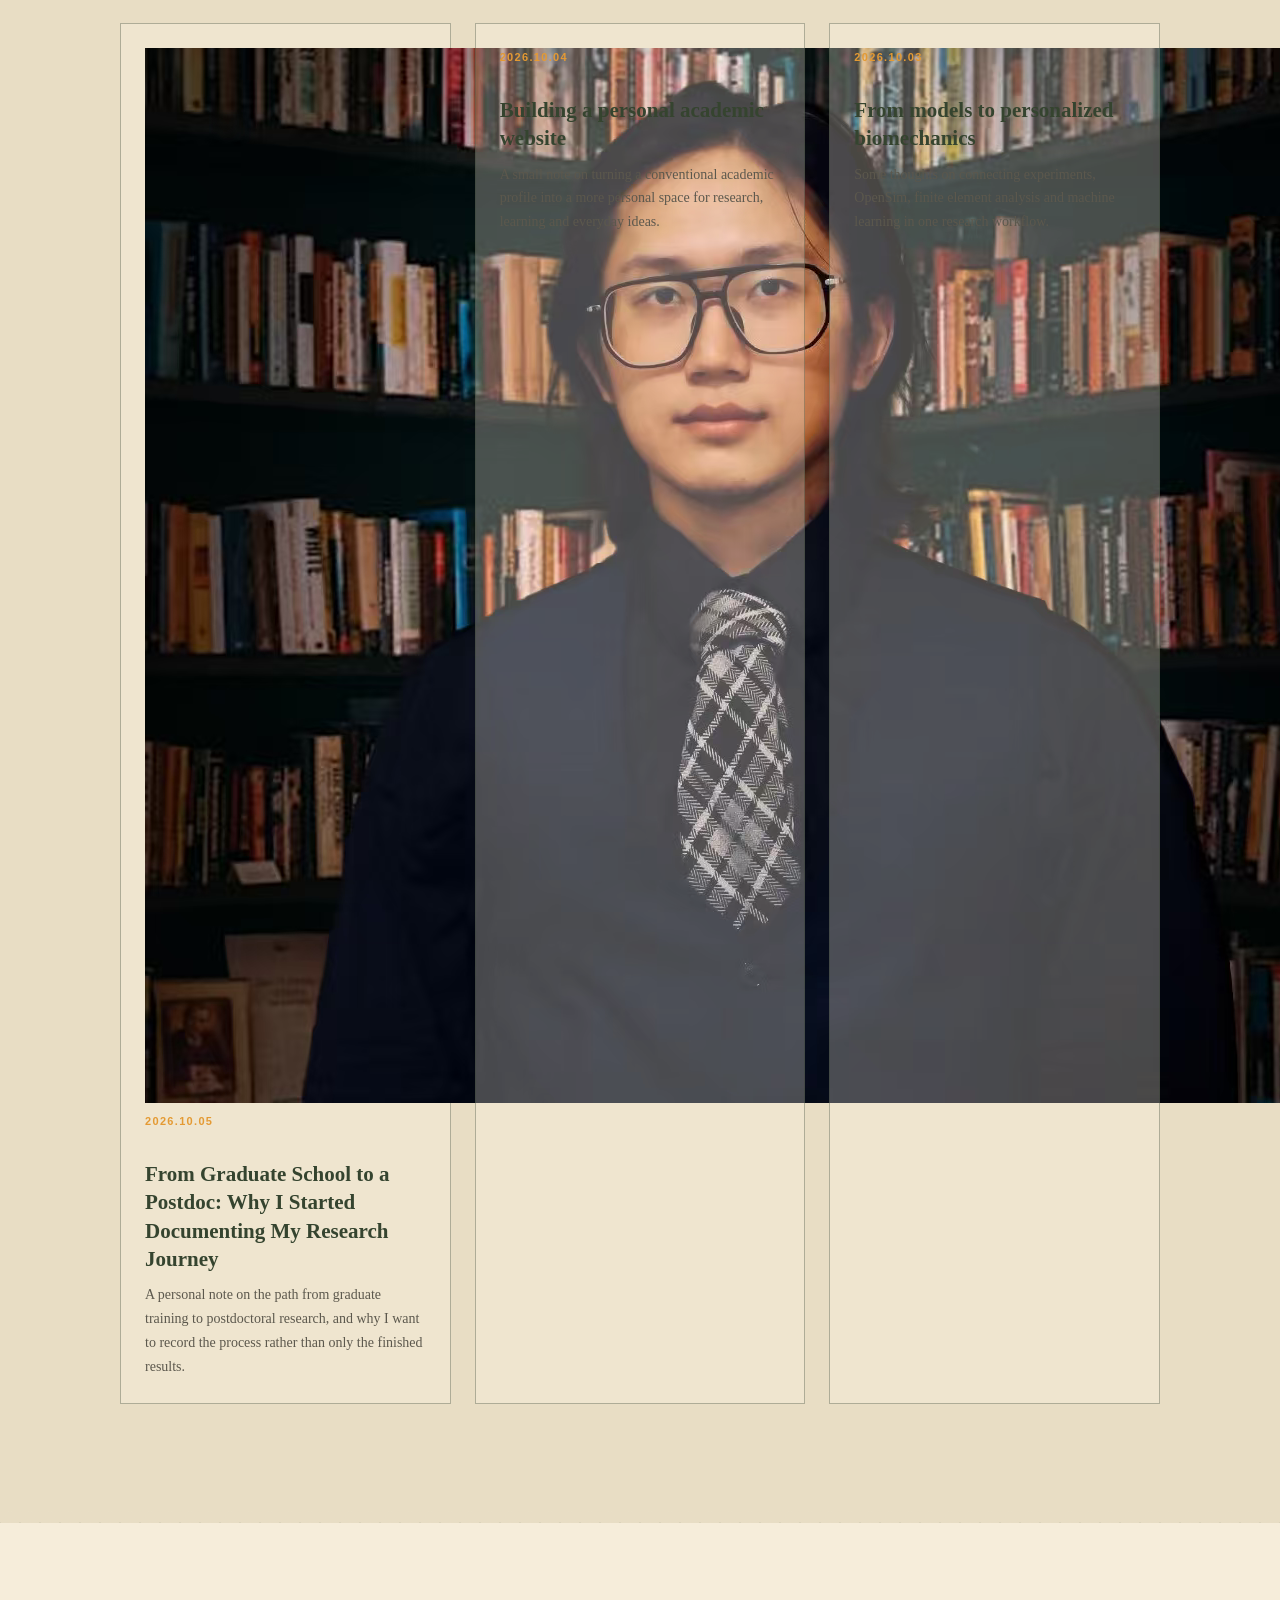
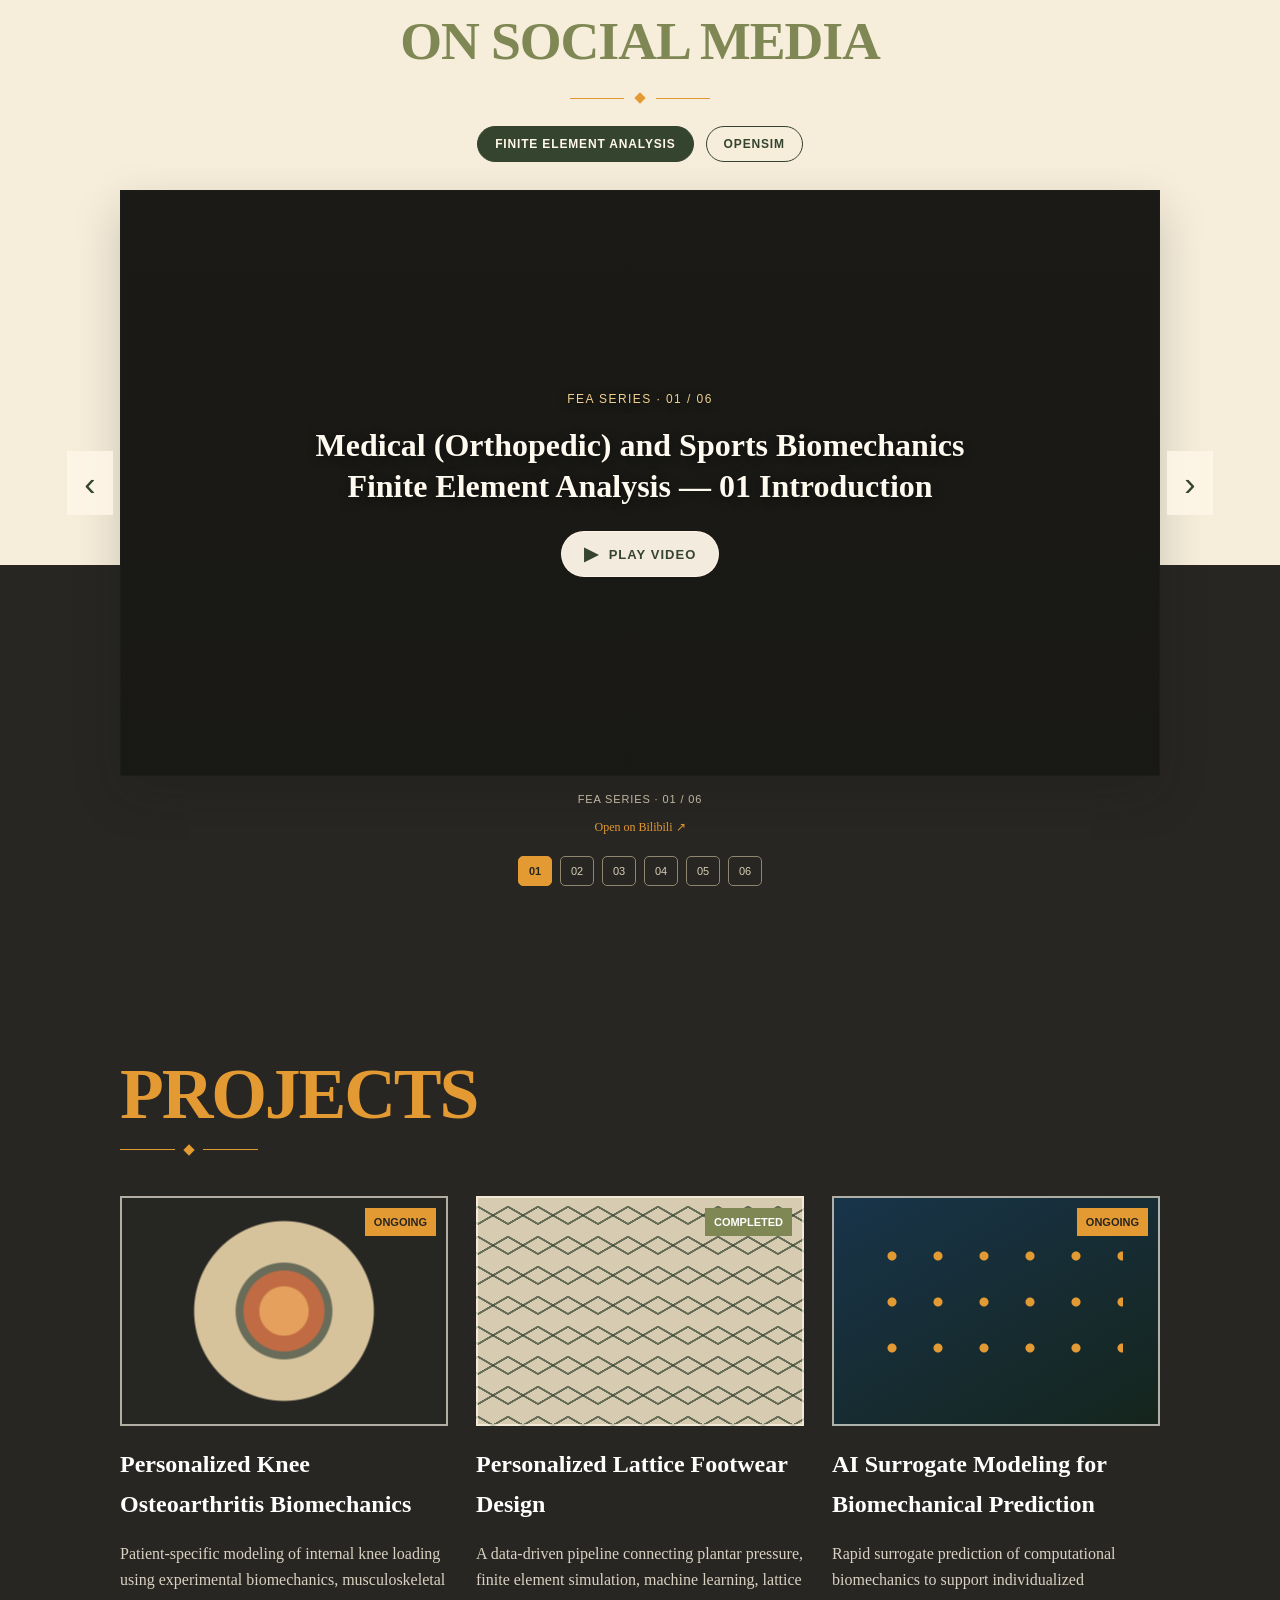
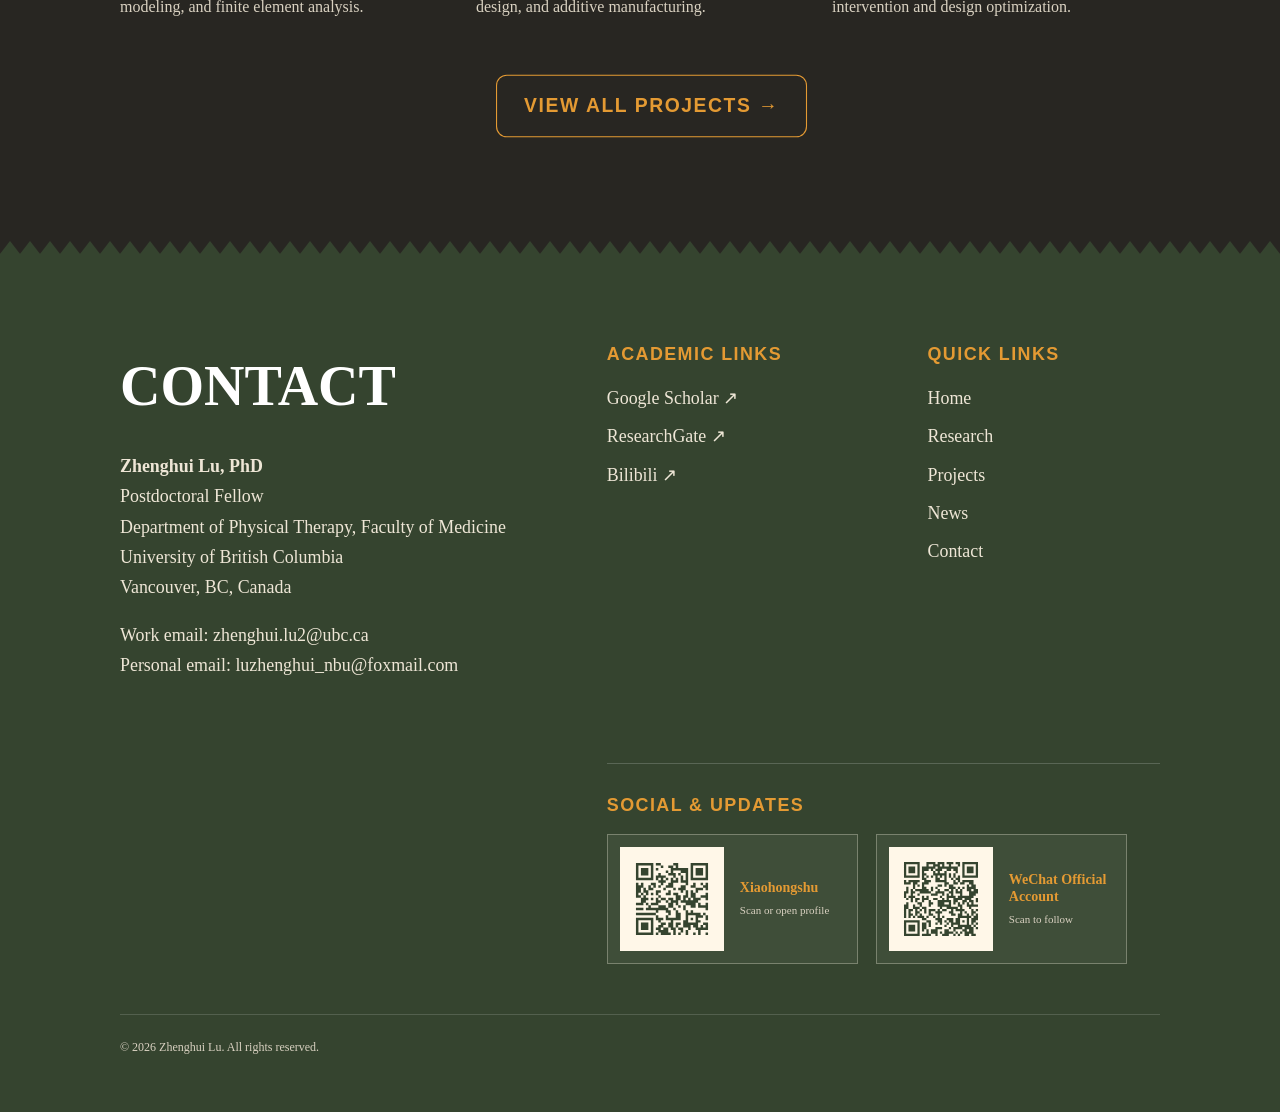
==== commit 71bbfc96: "Add latest WeChat note to homepage News" ====
--- a/index.html
+++ b/index.html
@@ -38,9 +38,9 @@
 <section class="v-section v-news" id="news"><div class="v-container">
   <div class="v-news-heading"><div><div class="v-news-kicker"><span class="lang-en">Notes · Life · Research</span><span class="lang-zh">科研 · 日常 · 随手记</span></div><h2 class="v-section-title"><span class="lang-en">Latest Notes</span><span class="lang-zh">最近分享</span></h2><div class="v-divider"><i></i></div></div><a class="v-news-more" href="news.html"><span class="lang-en">All notes →</span><span class="lang-zh">查看全部 →</span></a></div>
   <div class="v-news-grid">
-    <a class="v-news-card" href="news.html#note-website"><div class="v-news-date">2026.10</div><h3><span class="lang-en">Building a personal academic website</span><span class="lang-zh">折腾个人学术主页的一点记录</span></h3><p class="lang-en">A small note on turning a conventional academic profile into a more personal space for research, learning and everyday ideas.</p><p class="lang-zh">把传统学术主页慢慢改成更像自己的空间，既放科研，也记录学习和一些日常想法。</p></a>
-    <a class="v-news-card" href="news.html#note-biomechanics"><div class="v-news-date">2026.10</div><h3><span class="lang-en">From models to personalized biomechanics</span><span class="lang-zh">从模型到个体化生物力学</span></h3><p class="lang-en">Some thoughts on connecting experiments, OpenSim, finite element analysis and machine learning in one research workflow.</p><p class="lang-zh">随手整理实验、OpenSim、有限元和机器学习怎样串成一条完整的研究路线。</p></a>
-    <a class="v-news-card" href="news.html#note-vancouver"><div class="v-news-date">2026.10</div><h3><span class="lang-en">A new research chapter in Vancouver</span><span class="lang-zh">在温哥华开始新的科研阶段</span></h3><p class="lang-en">A short personal update on starting postdoctoral research at UBC and adapting to a new research environment.</p><p class="lang-zh">记录在 UBC 开始博士后研究，以及适应新环境、新课题和新节奏的一些感受。</p></a>
+    <a class="v-news-card v-news-card-featured" href="news.html#note-grad-to-postdoc"><div class="v-news-thumb"><img src="assets/about-gallery/01_fengmian.jpg" alt="Zhenghui Lu"></div><div class="v-news-card-copy"><div class="v-news-date">2026.10.05</div><h3><span class="lang-en">From Graduate School to a Postdoc: Why I Started Documenting My Research Journey</span><span class="lang-zh">从读研到博后，我想开始记录科研</span></h3><p class="lang-en">A personal note on the path from graduate training to postdoctoral research, and why I want to record the process rather than only the finished results.</p><p class="lang-zh">从读研一路走到博士后，也想开始记录科研过程本身，而不只是最后发表出来的结果。</p></div></a>
+    <a class="v-news-card" href="news.html#note-website"><div class="v-news-date">2026.10.04</div><h3><span class="lang-en">Building a personal academic website</span><span class="lang-zh">折腾个人学术主页的一点记录</span></h3><p class="lang-en">A small note on turning a conventional academic profile into a more personal space for research, learning and everyday ideas.</p><p class="lang-zh">把传统学术主页慢慢改成更像自己的空间，既放科研，也记录学习和一些日常想法。</p></a>
+    <a class="v-news-card" href="news.html#note-biomechanics"><div class="v-news-date">2026.10.03</div><h3><span class="lang-en">From models to personalized biomechanics</span><span class="lang-zh">从模型到个体化生物力学</span></h3><p class="lang-en">Some thoughts on connecting experiments, OpenSim, finite element analysis and machine learning in one research workflow.</p><p class="lang-zh">随手整理实验、OpenSim、有限元和机器学习怎样串成一条完整的研究路线。</p></a>
   </div>
 </div></section>
 <section class="v-section v-projects" id="projects"><div class="v-container"><h2 class="v-section-title"><span class="lang-en">Projects</span><span class="lang-zh">项目</span></h2><div class="v-divider"><i></i></div><div class="v-project-grid"><article class="v-project-card"><div class="v-project-image knee"><span class="v-status"><span class="lang-en">Ongoing</span><span class="lang-zh">进行中</span></span></div><h3><span class="lang-en">Personalized Knee Osteoarthritis Biomechanics</span><span class="lang-zh">膝骨关节炎个体化生物力学</span></h3><p class="lang-en">Patient-specific modeling of internal knee loading using experimental biomechanics, musculoskeletal modeling, and finite element analysis.</p><p class="lang-zh">结合实验生物力学、肌肉骨骼建模和有限元分析，研究患者特异性的膝关节内部负荷。</p></article><article class="v-project-card"><div class="v-project-image insole"><span class="v-status done"><span class="lang-en">Completed</span><span class="lang-zh">已完成</span></span></div><h3><span class="lang-en">Personalized Lattice Footwear Design</span><span class="lang-zh">个体化晶格鞋具设计</span></h3><p class="lang-en">A data-driven pipeline connecting plantar pressure, finite element simulation, machine learning, lattice design, and additive manufacturing.</p><p class="lang-zh">连接足底压力、有限元仿真、机器学习、晶格设计和增材制造的数据驱动研发流程。</p></article><article class="v-project-card"><div class="v-project-image ai"><span class="v-status"><span class="lang-en">Ongoing</span><span class="lang-zh">进行中</span></span></div><h3><span class="lang-en">AI Surrogate Modeling for Biomechanical Prediction</span><span class="lang-zh">面向生物力学预测的 AI 代理建模</span></h3><p class="lang-en">Rapid surrogate prediction of computational biomechanics to support individualized intervention and design optimization.</p><p class="lang-zh">利用代理模型快速预测计算生物力学结果，为个体化干预和设计优化提供支持。</p></article></div><div class="v-center-action"><a class="v-dark-button" href="projects.html"><span class="lang-en">View all projects →</span><span class="lang-zh">查看所有项目 →</span></a></div></div></section>
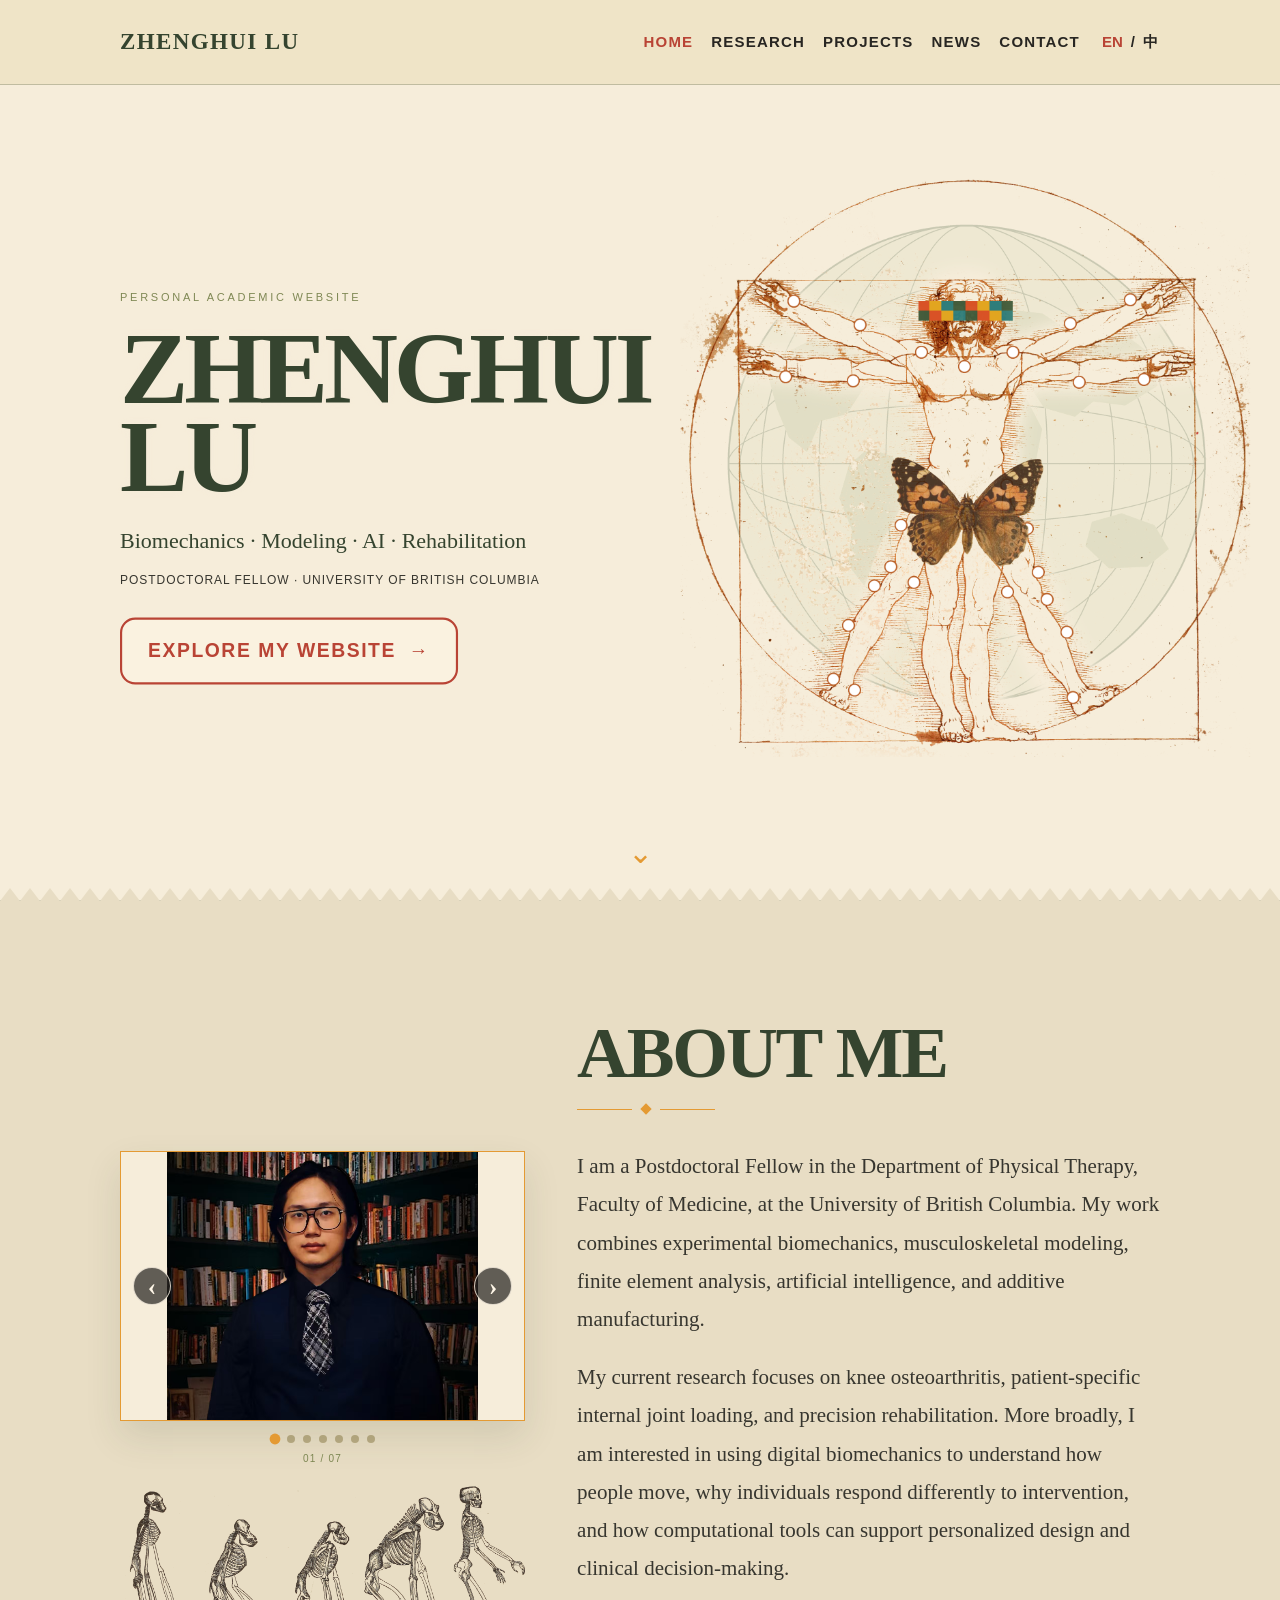
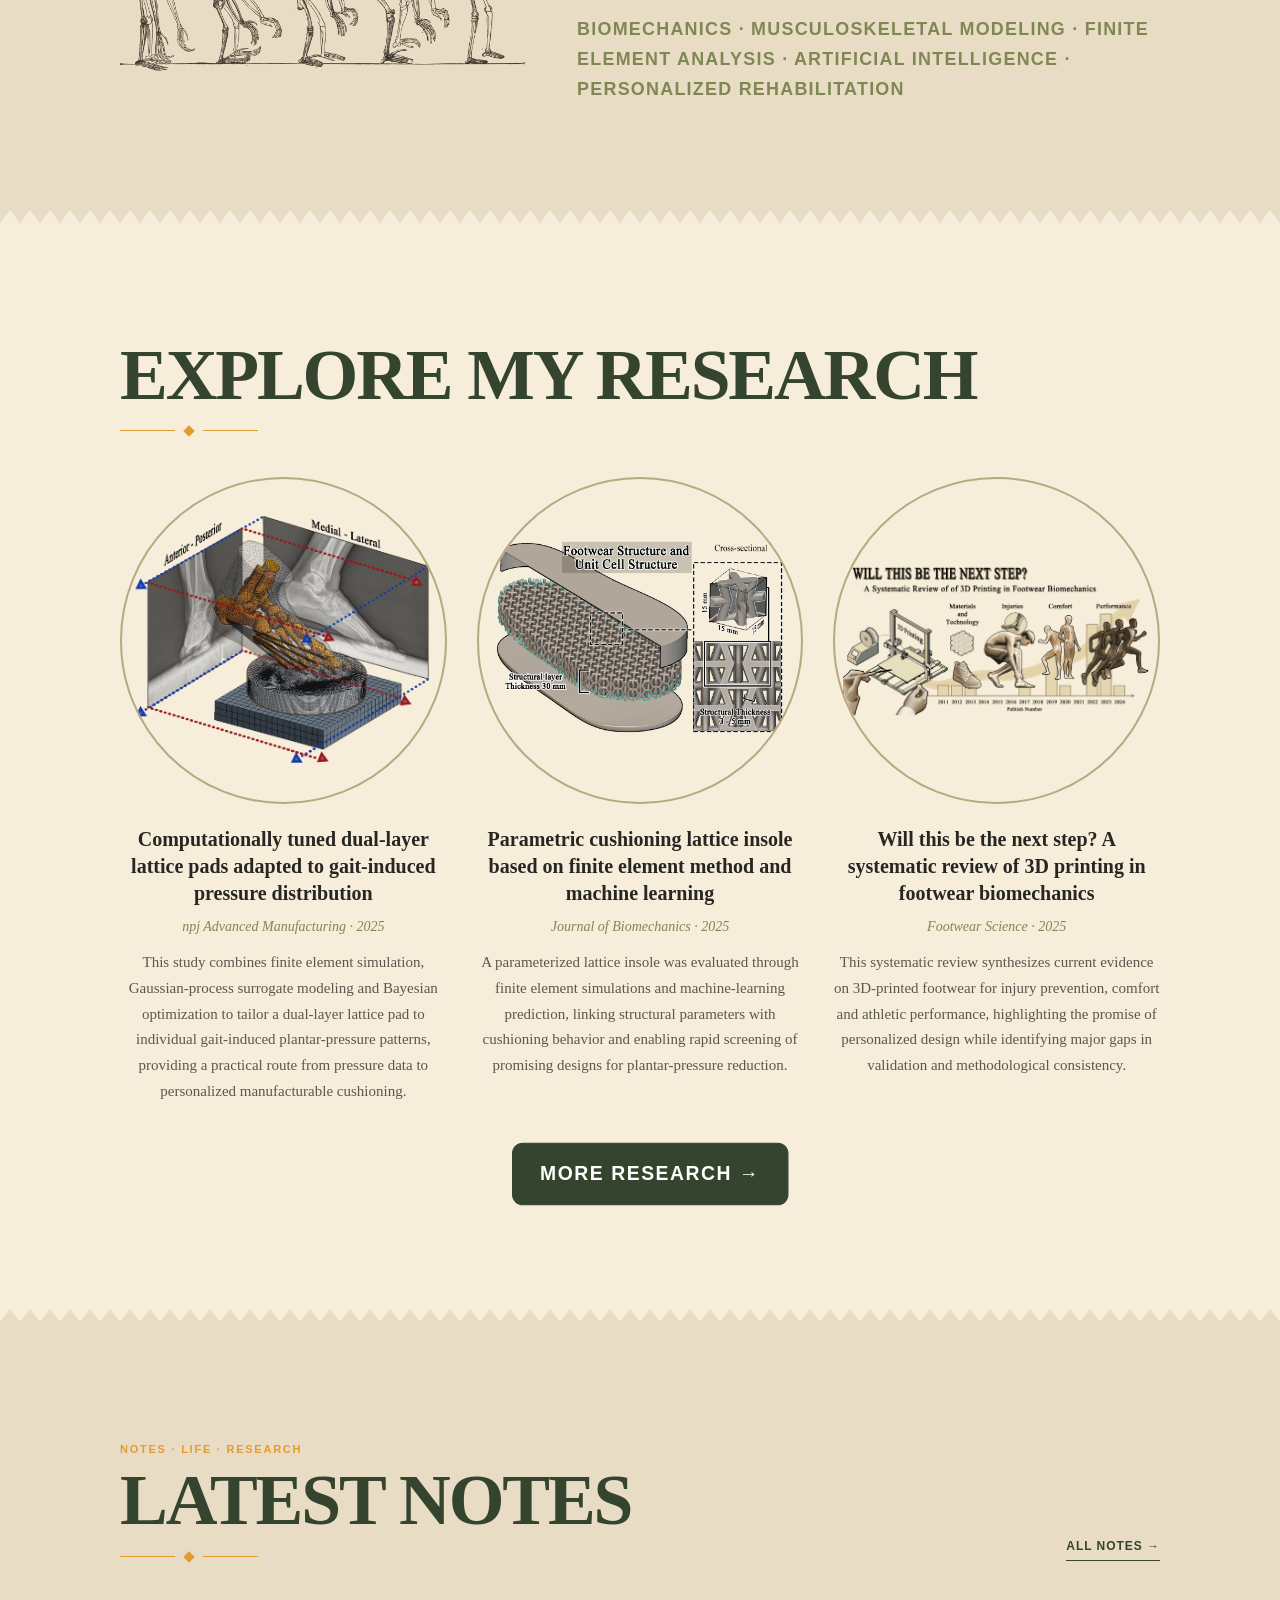
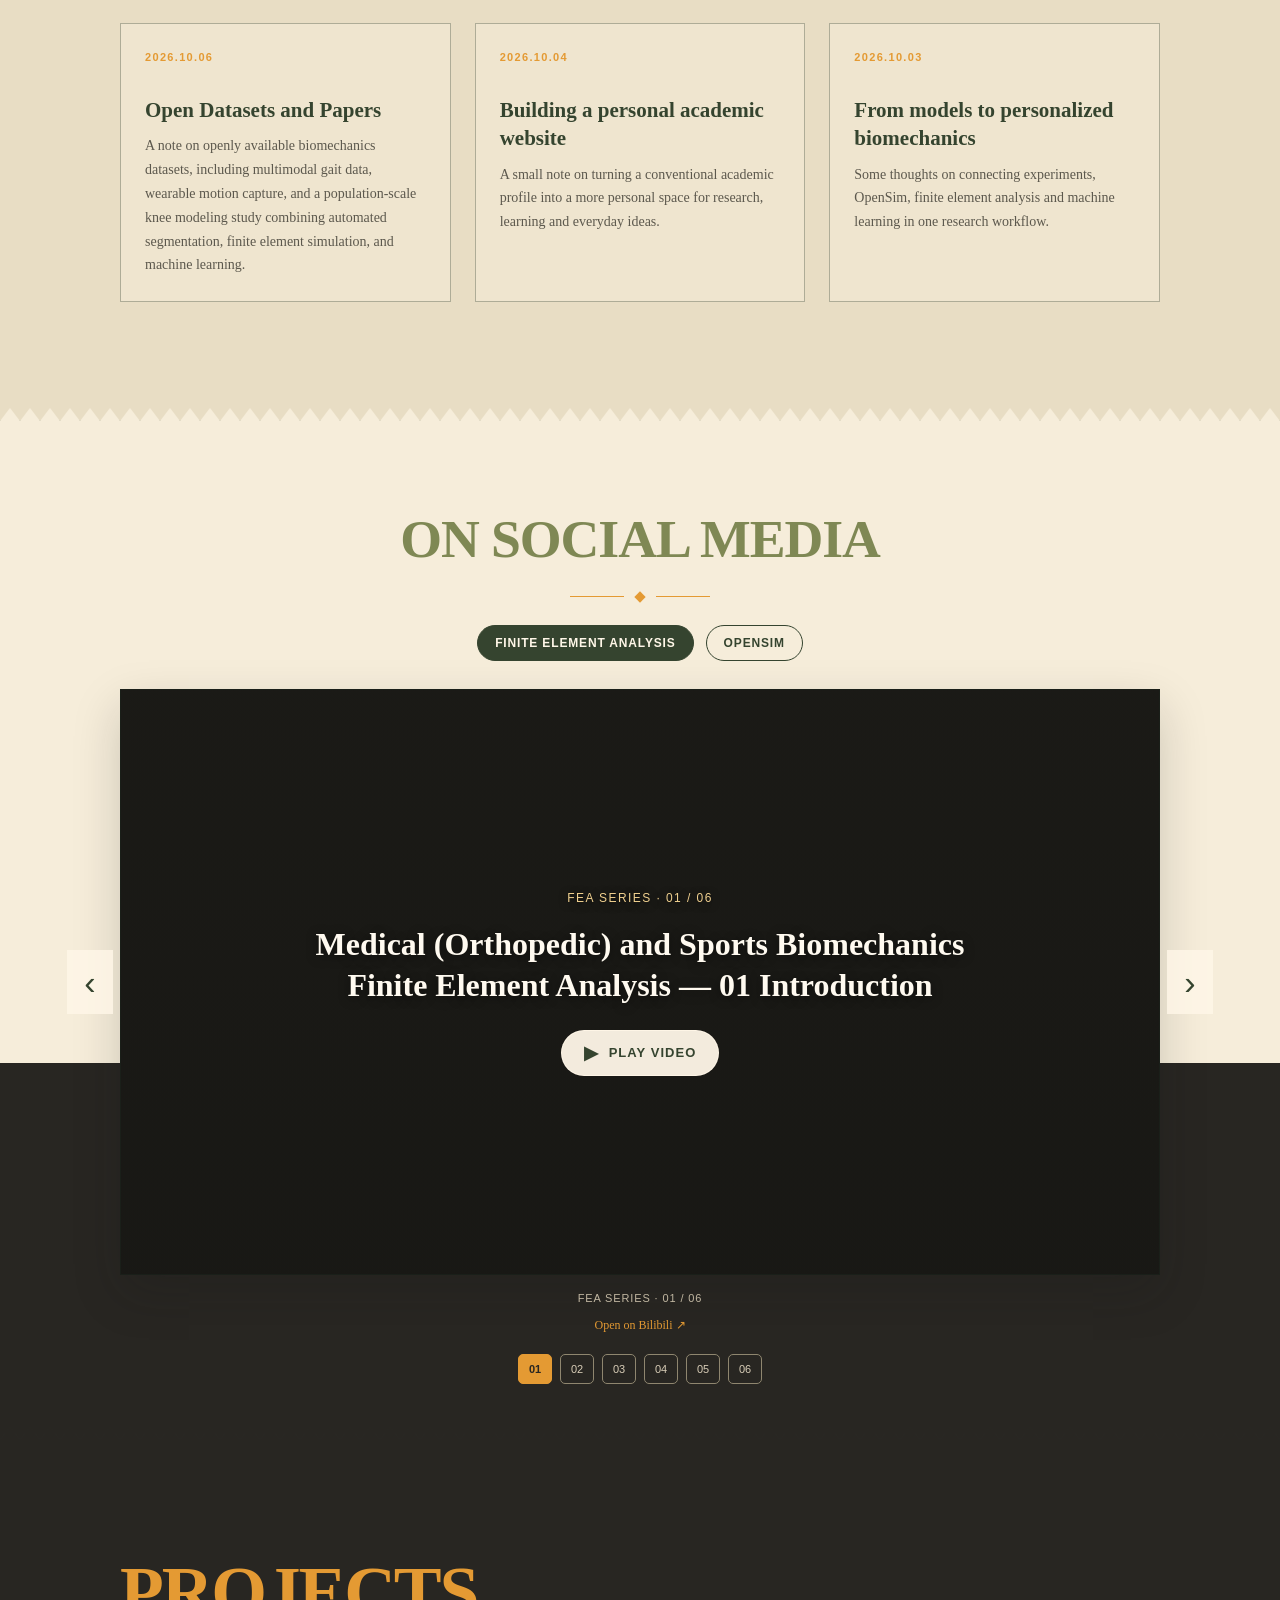
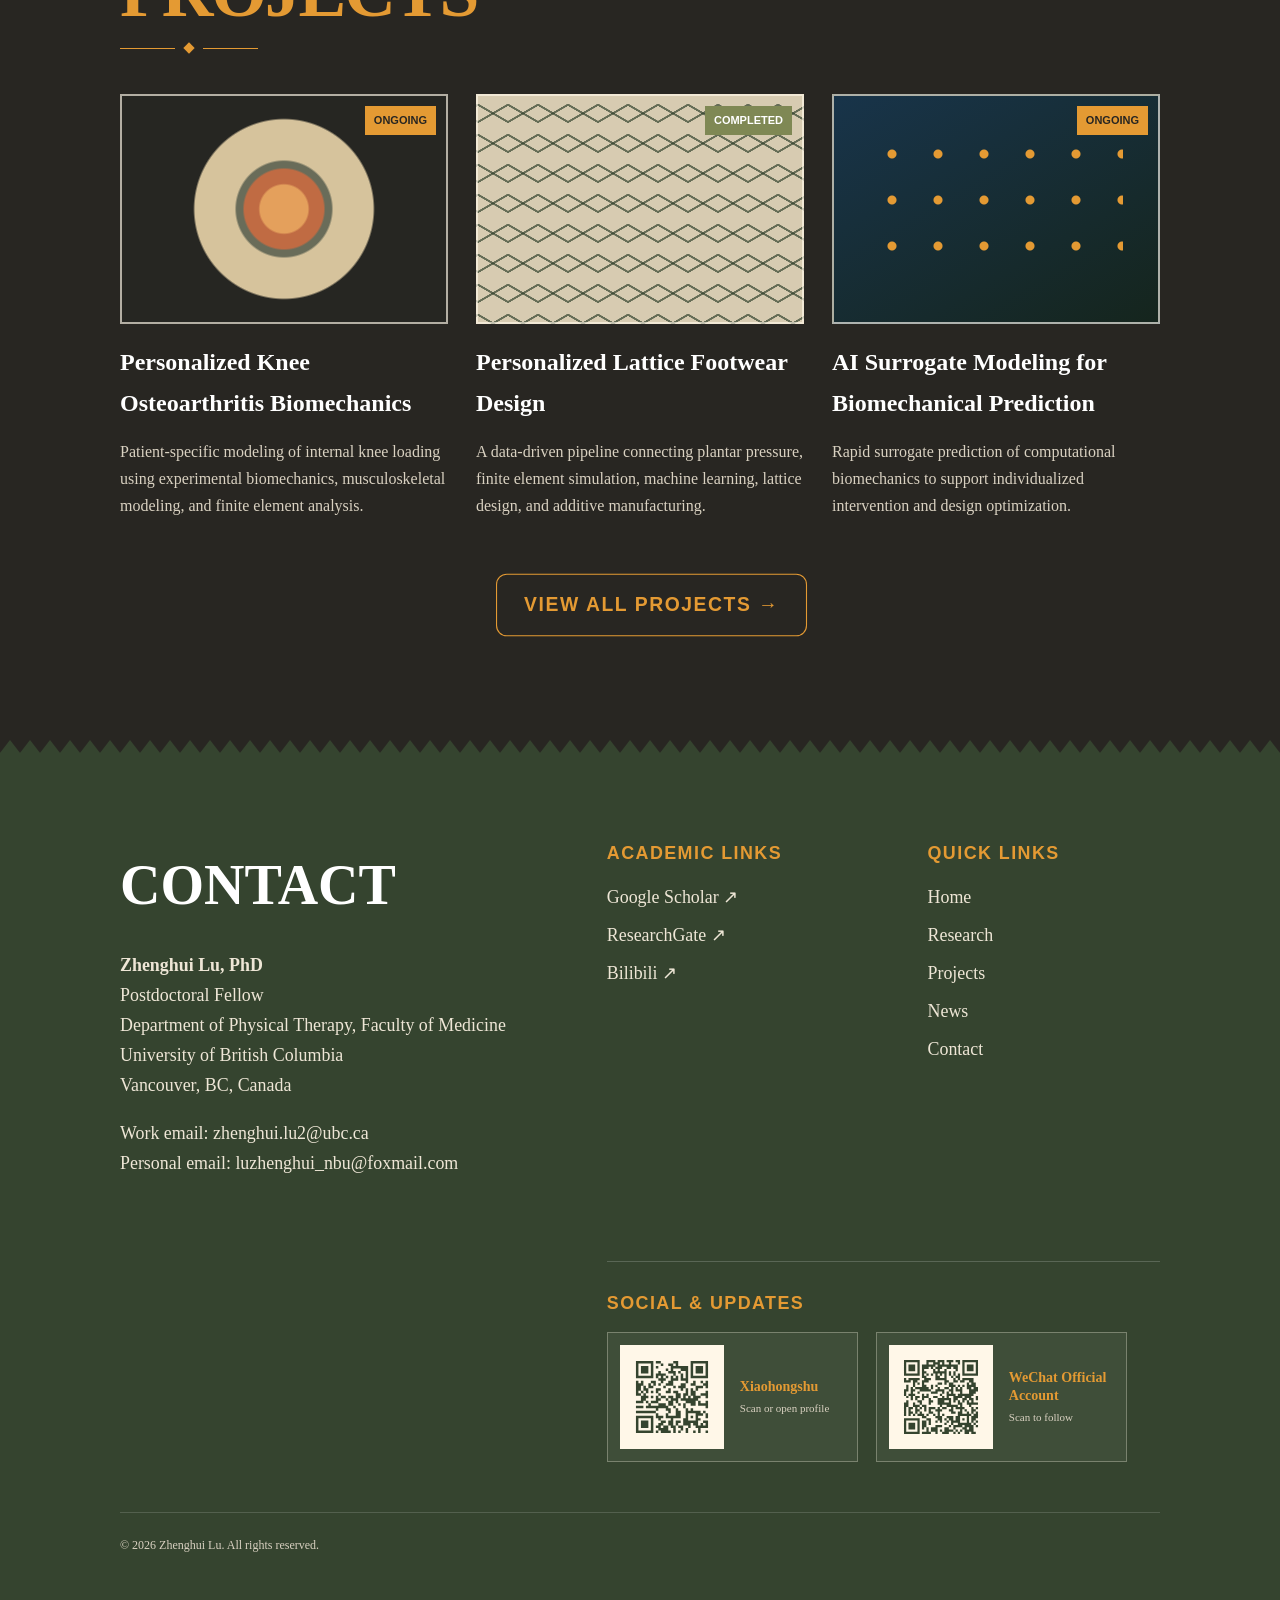
==== commit 7c1fa535: "Replace latest News preview with open datasets article" ====
--- a/index.html
+++ b/index.html
@@ -38,7 +38,7 @@
 <section class="v-section v-news" id="news"><div class="v-container">
   <div class="v-news-heading"><div><div class="v-news-kicker"><span class="lang-en">Notes · Life · Research</span><span class="lang-zh">科研 · 日常 · 随手记</span></div><h2 class="v-section-title"><span class="lang-en">Latest Notes</span><span class="lang-zh">最近分享</span></h2><div class="v-divider"><i></i></div></div><a class="v-news-more" href="news.html"><span class="lang-en">All notes →</span><span class="lang-zh">查看全部 →</span></a></div>
   <div class="v-news-grid">
-    <a class="v-news-card v-news-card-featured" href="news.html#note-grad-to-postdoc"><div class="v-news-thumb"><img src="assets/about-gallery/01_fengmian.jpg" alt="Zhenghui Lu"></div><div class="v-news-card-copy"><div class="v-news-date">2026.10.05</div><h3><span class="lang-en">From Graduate School to a Postdoc: Why I Started Documenting My Research Journey</span><span class="lang-zh">从读研到博后，我想开始记录科研</span></h3><p class="lang-en">A personal note on the path from graduate training to postdoctoral research, and why I want to record the process rather than only the finished results.</p><p class="lang-zh">从读研一路走到博士后，也想开始记录科研过程本身，而不只是最后发表出来的结果。</p></div></a>
+    <a class="v-news-card" href="news.html#note-open-datasets"><div class="v-news-date">2026.10.06</div><h3><span class="lang-en">Open Datasets and Papers</span><span class="lang-zh">开源数据集和论文</span></h3><p class="lang-en">A note on openly available biomechanics datasets, including multimodal gait data, wearable motion capture, and a population-scale knee modeling study combining automated segmentation, finite element simulation, and machine learning.</p><p class="lang-zh">分享几个可以用于测试和研究的开放生物力学数据集，以及一篇结合自动分割、有限元和机器学习的人群尺度膝关节建模研究。</p></a>
     <a class="v-news-card" href="news.html#note-website"><div class="v-news-date">2026.10.04</div><h3><span class="lang-en">Building a personal academic website</span><span class="lang-zh">折腾个人学术主页的一点记录</span></h3><p class="lang-en">A small note on turning a conventional academic profile into a more personal space for research, learning and everyday ideas.</p><p class="lang-zh">把传统学术主页慢慢改成更像自己的空间，既放科研，也记录学习和一些日常想法。</p></a>
     <a class="v-news-card" href="news.html#note-biomechanics"><div class="v-news-date">2026.10.03</div><h3><span class="lang-en">From models to personalized biomechanics</span><span class="lang-zh">从模型到个体化生物力学</span></h3><p class="lang-en">Some thoughts on connecting experiments, OpenSim, finite element analysis and machine learning in one research workflow.</p><p class="lang-zh">随手整理实验、OpenSim、有限元和机器学习怎样串成一条完整的研究路线。</p></a>
   </div>
--- a/home-vintage.css
+++ b/home-vintage.css
@@ -29,3 +29,8 @@
 .v-qr-card small{display:block;margin-top:6px;color:#d9d1c1;font-size:11px;line-height:1.4}
 @media(max-width:900px){.v-news-grid{grid-template-columns:1fr 1fr}.v-news-card:last-child{grid-column:1/3}.v-qr-panel{grid-column:1/3}}
 @media(max-width:640px){.v-news-heading{align-items:flex-start;flex-direction:column}.v-news-more{margin-bottom:0}.v-news-grid{grid-template-columns:1fr}.v-news-card:last-child{grid-column:auto}.v-qr-grid{grid-template-columns:1fr}.v-qr-panel{grid-column:auto}.v-qr-card img{width:92px;height:92px}}
+
+.v-news-card-featured{padding:0;overflow:hidden}
+.v-news-card-featured .v-news-thumb{height:170px;overflow:hidden;border-bottom:1px solid rgba(53,68,47,.26)}
+.v-news-card-featured .v-news-thumb img{width:100%;height:100%;object-fit:cover;object-position:center 28%;display:block;filter:saturate(.88) contrast(.98)}
+.v-news-card-featured .v-news-card-copy{padding:24px}
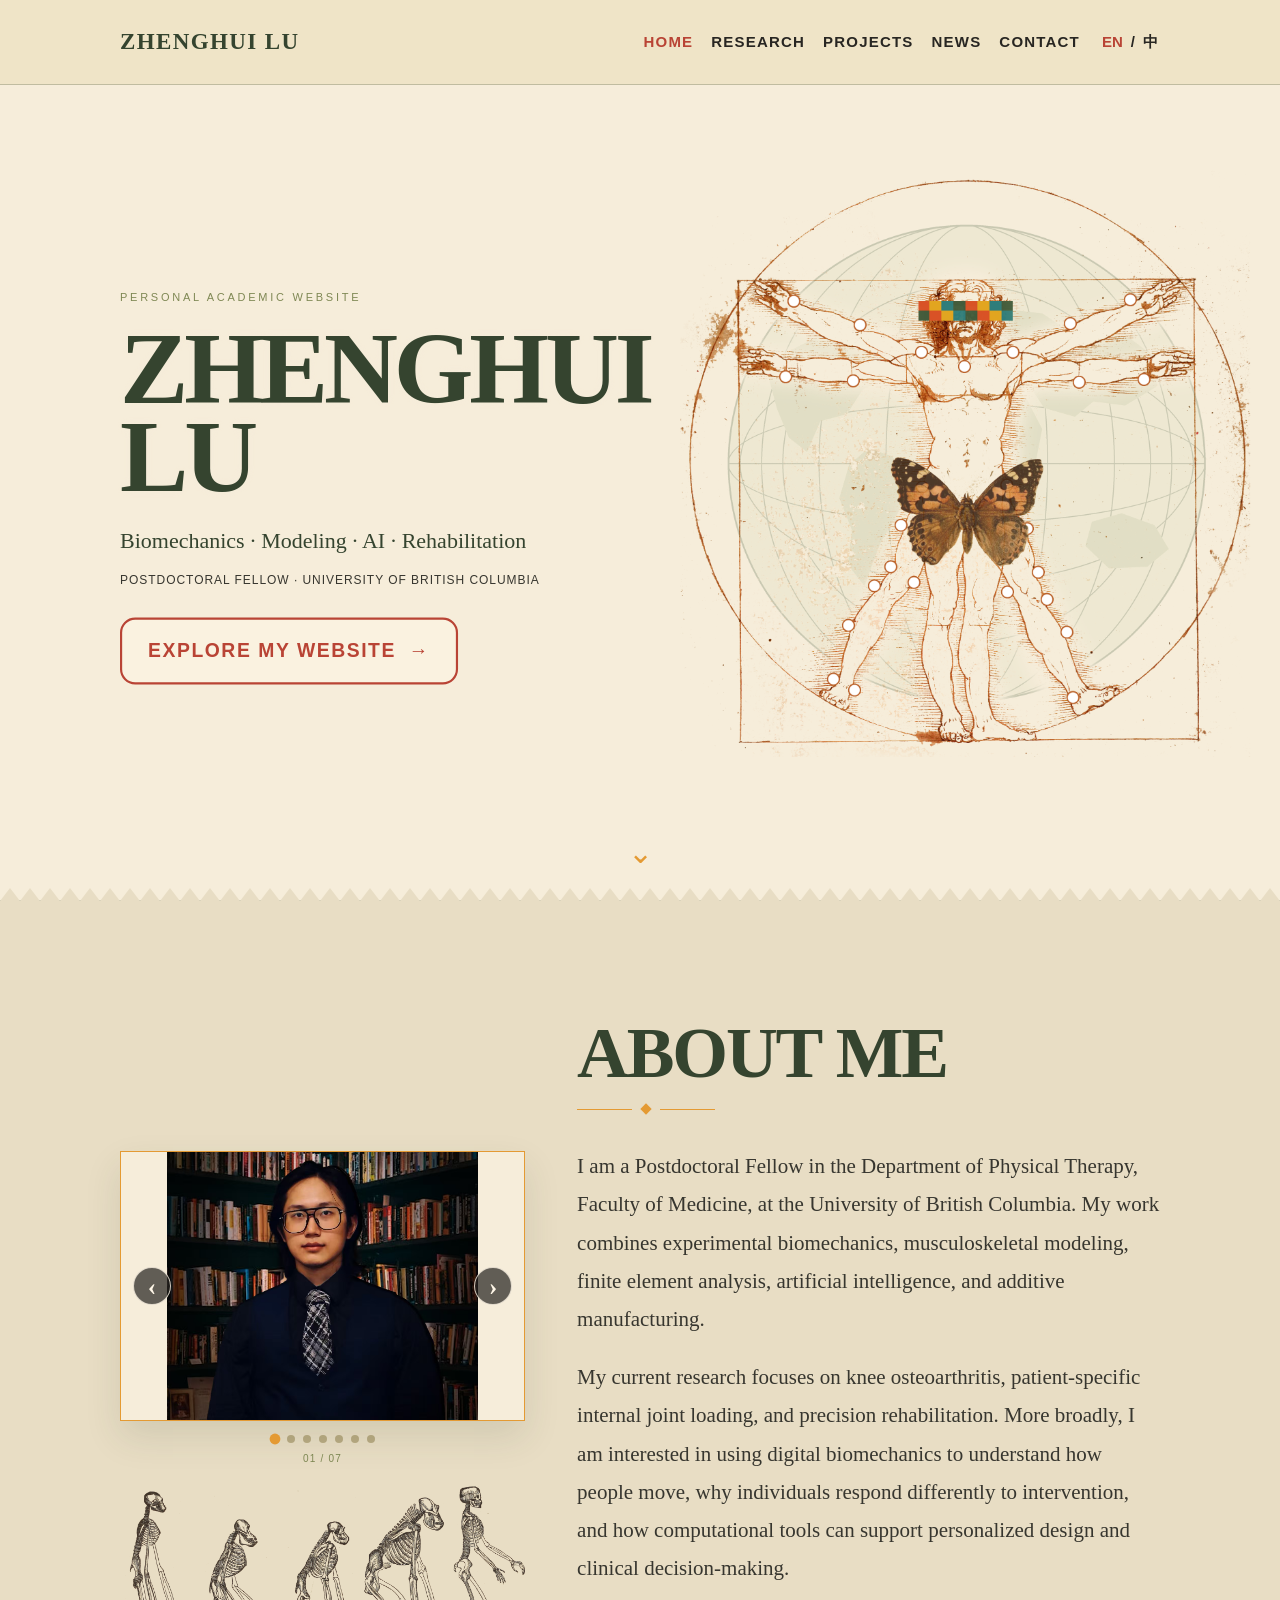
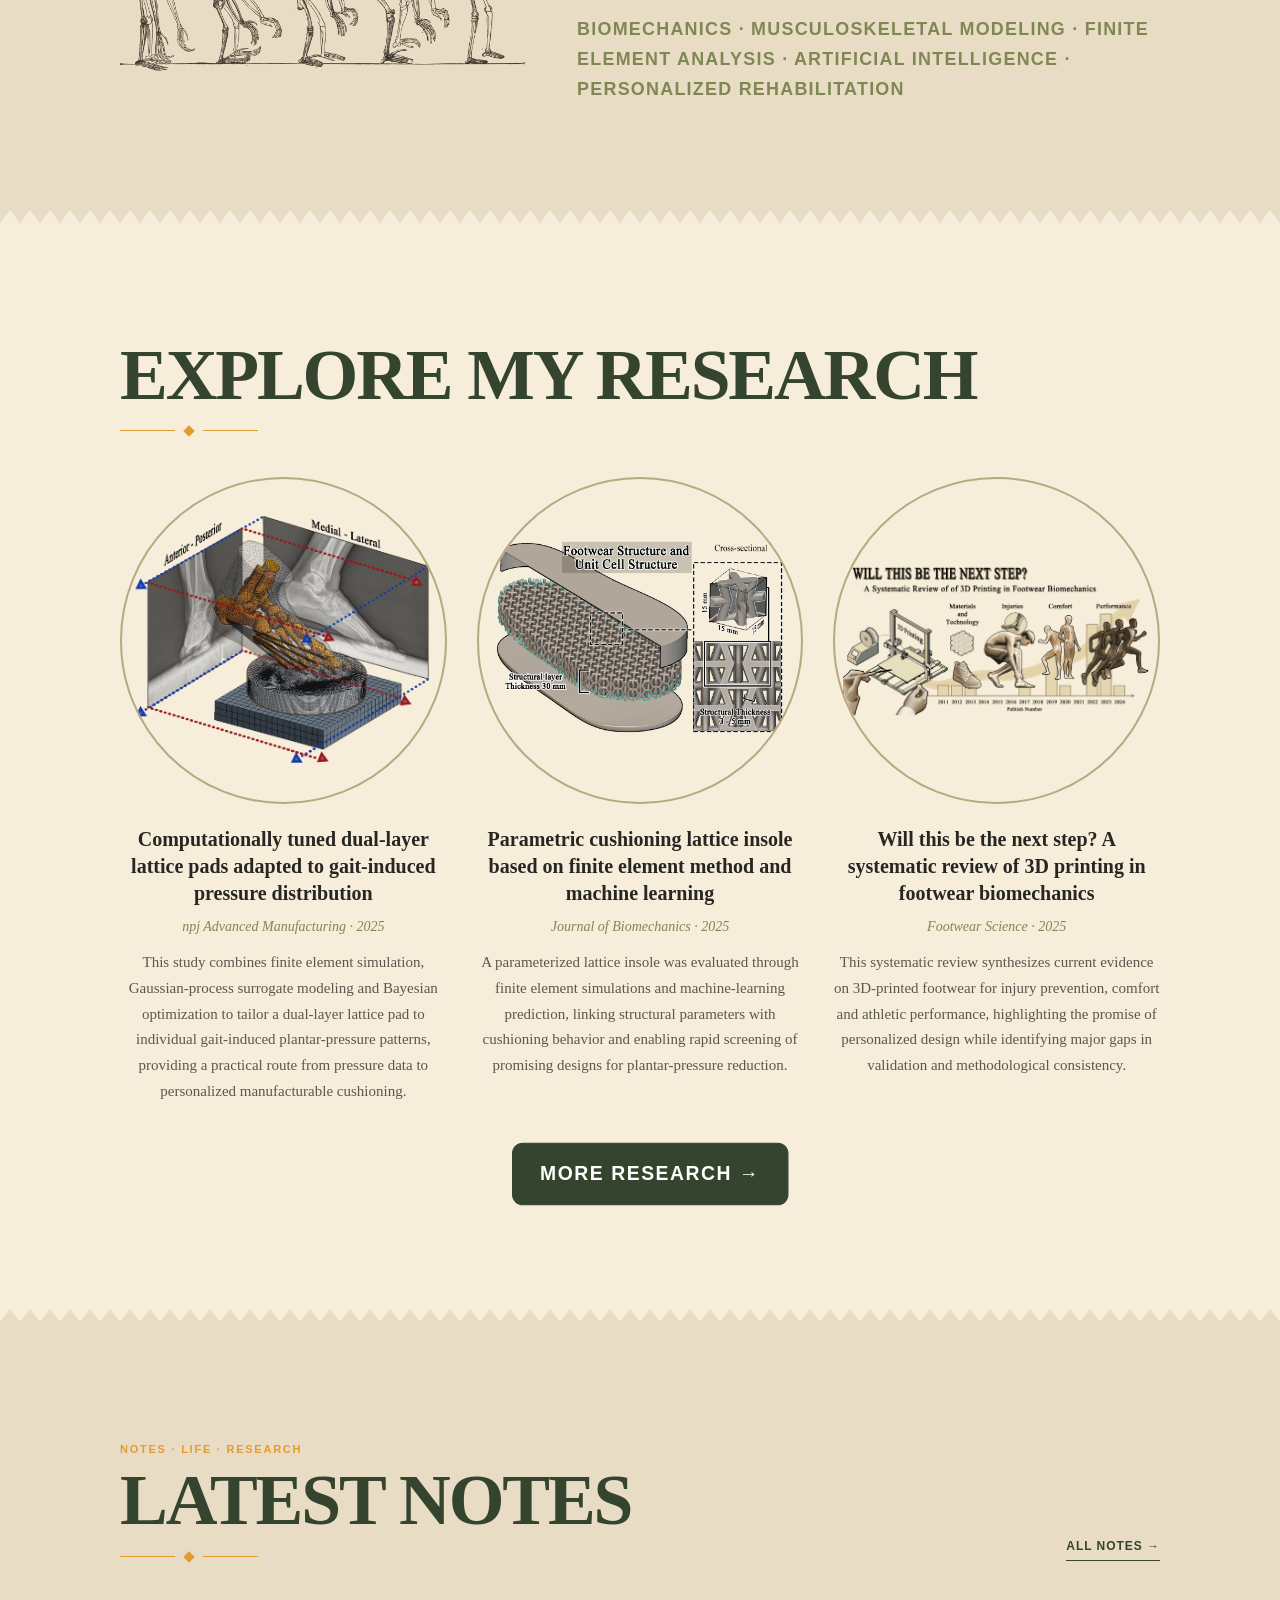
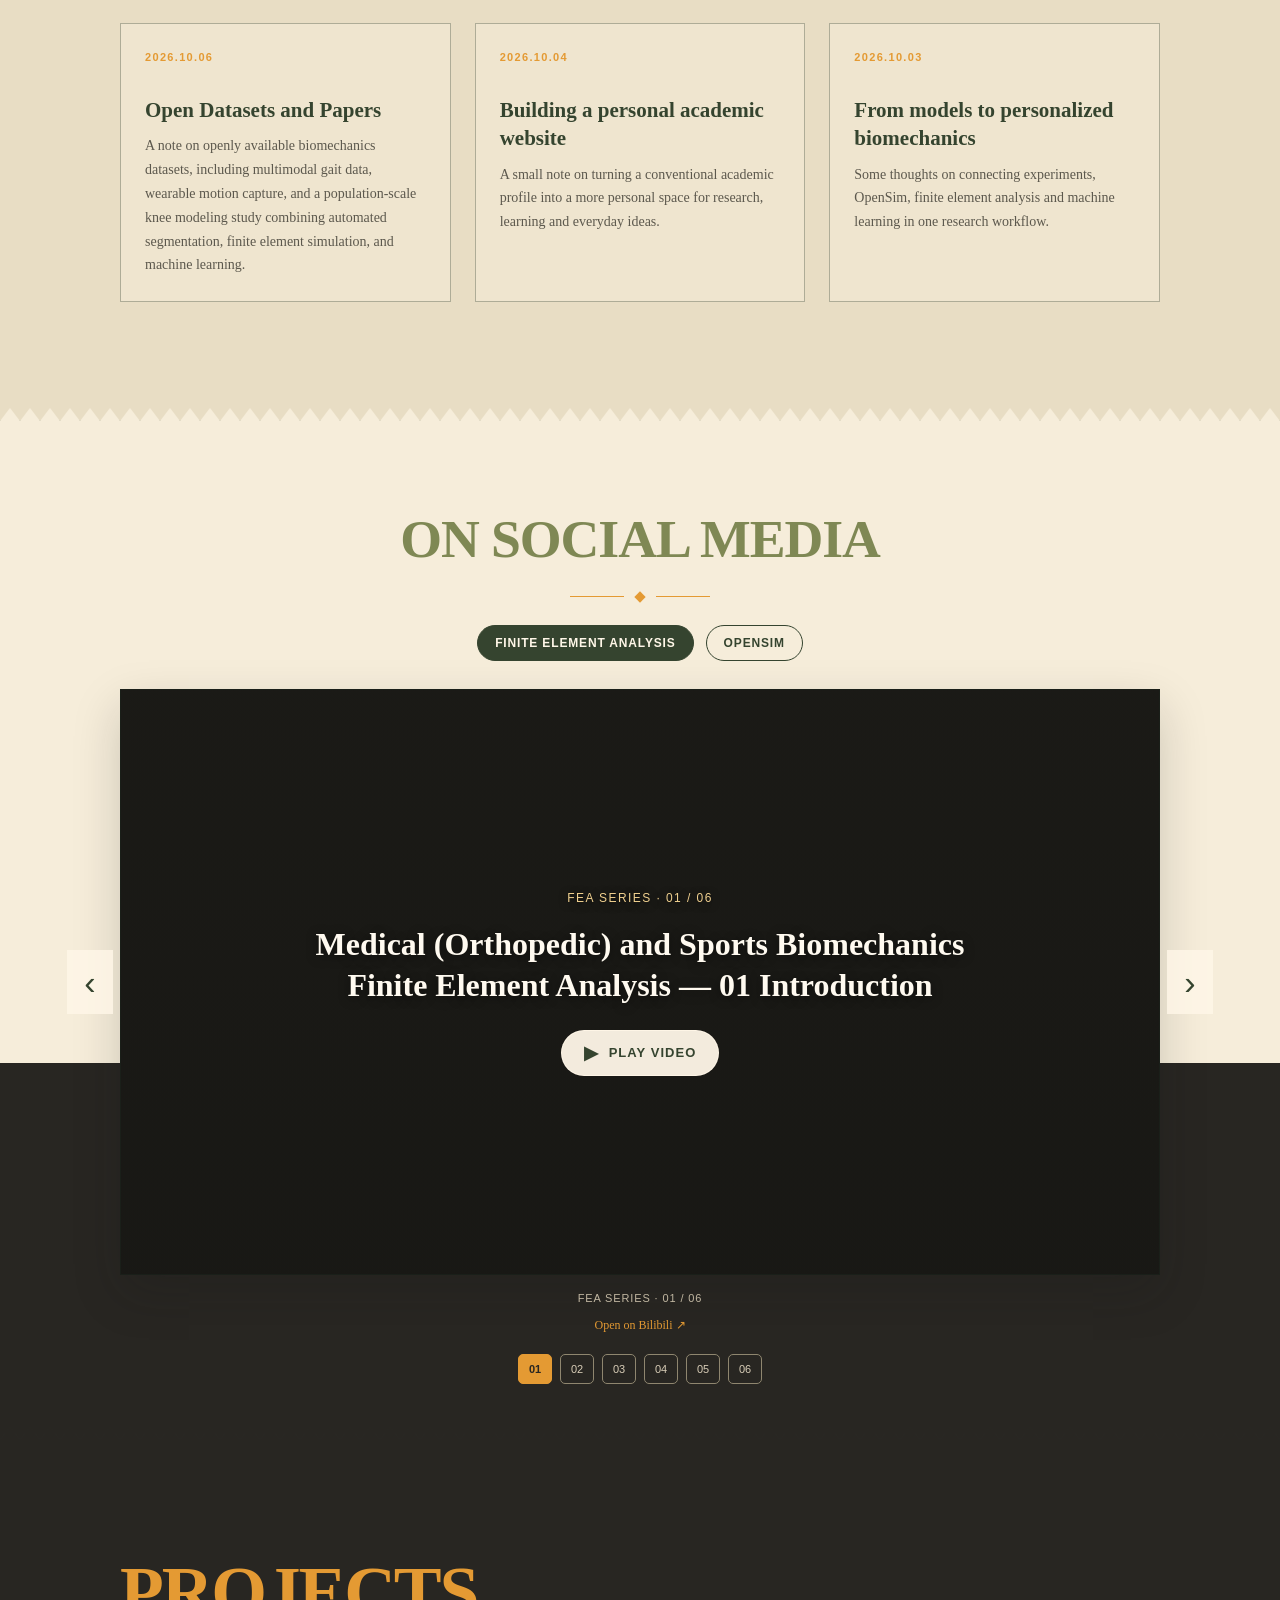
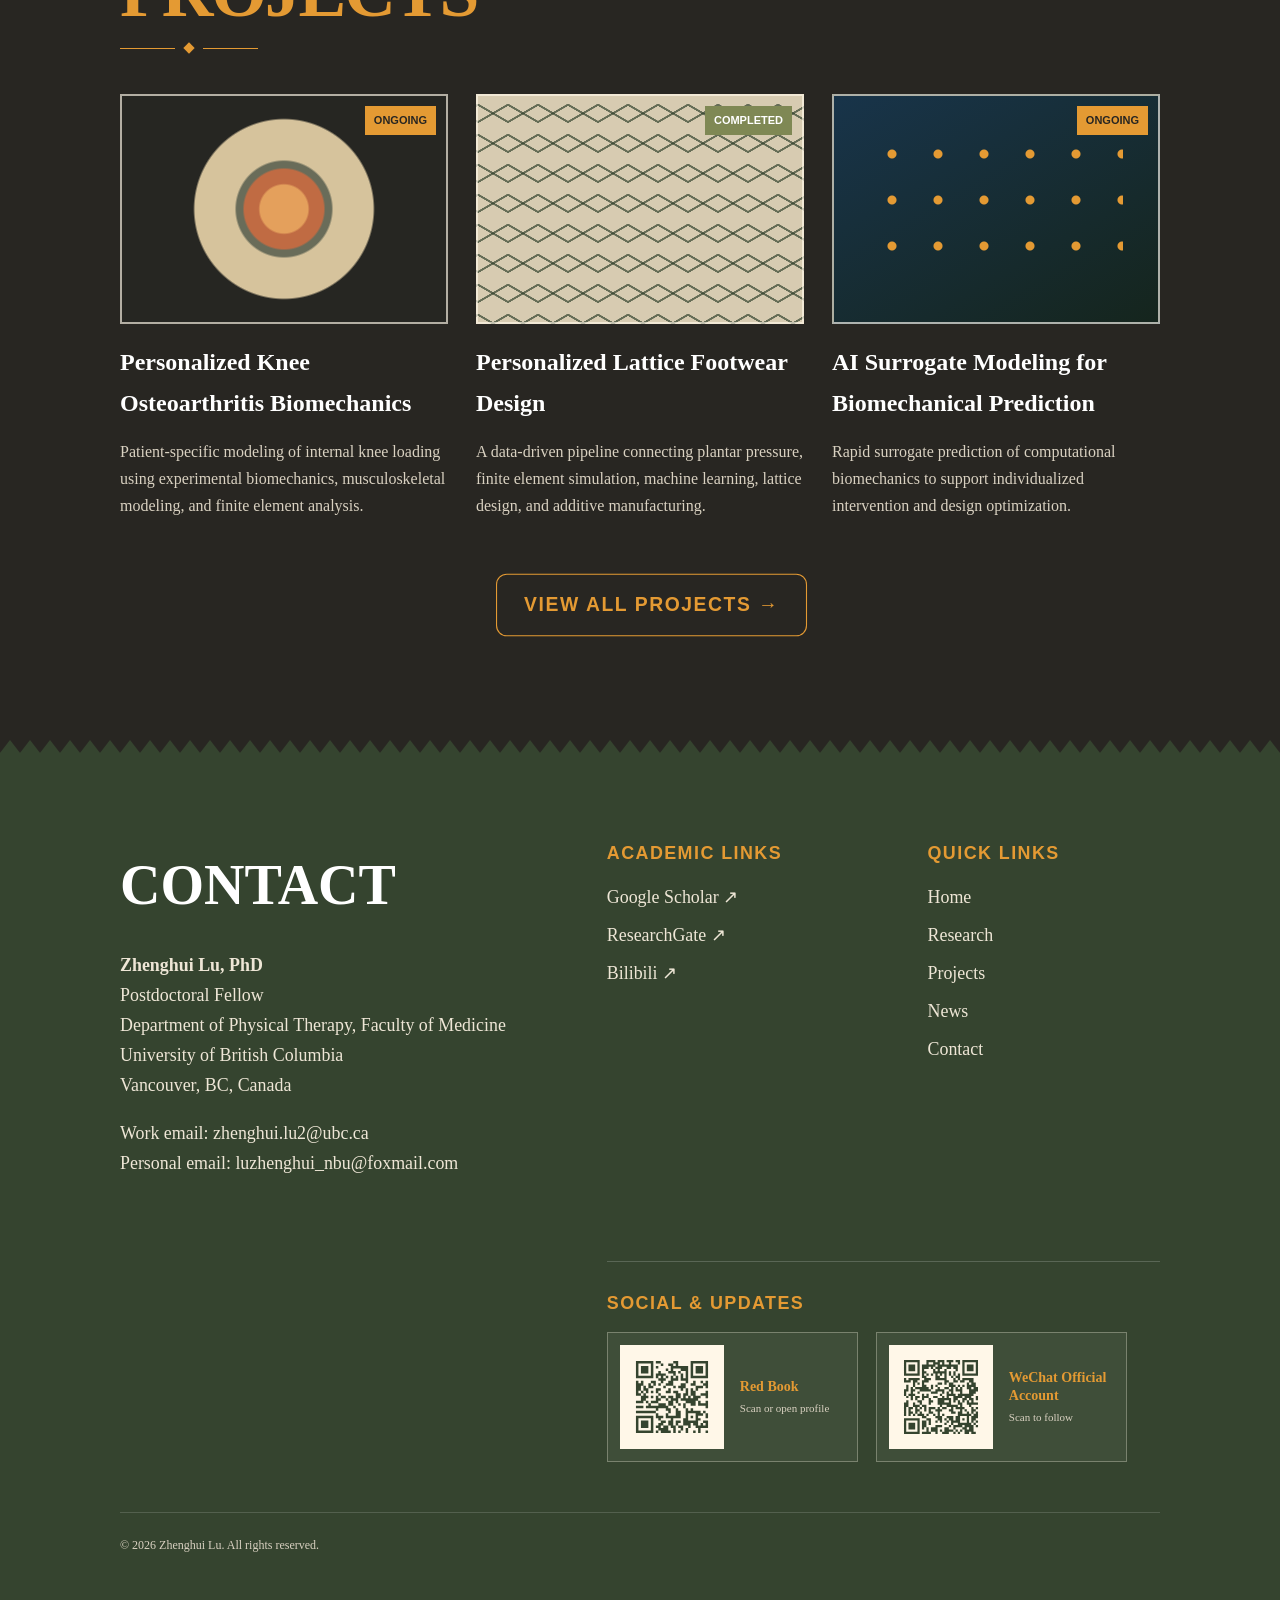
==== commit 3d7b6c79: "Rename Xiaohongshu label to Red Book" ====
--- a/index.html
+++ b/index.html
@@ -37,20 +37,16 @@
 </div><div class="v-center-action"><a class="v-dark-button" href="publications.html"><span class="lang-en">More research →</span><span class="lang-zh">更多研究 →</span></a></div></div></section>
 <section class="v-section v-news" id="news"><div class="v-container">
   <div class="v-news-heading"><div><div class="v-news-kicker"><span class="lang-en">Notes · Life · Research</span><span class="lang-zh">科研 · 日常 · 随手记</span></div><h2 class="v-section-title"><span class="lang-en">Latest Notes</span><span class="lang-zh">最近分享</span></h2><div class="v-divider"><i></i></div></div><a class="v-news-more" href="news.html"><span class="lang-en">All notes →</span><span class="lang-zh">查看全部 →</span></a></div>
-  <div class="v-news-grid">
-    <a class="v-news-card" href="news.html#note-open-datasets"><div class="v-news-date">2026.10.06</div><h3><span class="lang-en">Open Datasets and Papers</span><span class="lang-zh">开源数据集和论文</span></h3><p class="lang-en">A note on openly available biomechanics datasets, including multimodal gait data, wearable motion capture, and a population-scale knee modeling study combining automated segmentation, finite element simulation, and machine learning.</p><p class="lang-zh">分享几个可以用于测试和研究的开放生物力学数据集，以及一篇结合自动分割、有限元和机器学习的人群尺度膝关节建模研究。</p></a>
-    <a class="v-news-card" href="news.html#note-website"><div class="v-news-date">2026.10.04</div><h3><span class="lang-en">Building a personal academic website</span><span class="lang-zh">折腾个人学术主页的一点记录</span></h3><p class="lang-en">A small note on turning a conventional academic profile into a more personal space for research, learning and everyday ideas.</p><p class="lang-zh">把传统学术主页慢慢改成更像自己的空间，既放科研，也记录学习和一些日常想法。</p></a>
-    <a class="v-news-card" href="news.html#note-biomechanics"><div class="v-news-date">2026.10.03</div><h3><span class="lang-en">From models to personalized biomechanics</span><span class="lang-zh">从模型到个体化生物力学</span></h3><p class="lang-en">Some thoughts on connecting experiments, OpenSim, finite element analysis and machine learning in one research workflow.</p><p class="lang-zh">随手整理实验、OpenSim、有限元和机器学习怎样串成一条完整的研究路线。</p></a>
-  </div>
+  <div class="v-news-grid" data-news-home></div>
 </div></section>
 <section class="v-section v-projects" id="projects"><div class="v-container"><h2 class="v-section-title"><span class="lang-en">Projects</span><span class="lang-zh">项目</span></h2><div class="v-divider"><i></i></div><div class="v-project-grid"><article class="v-project-card"><div class="v-project-image knee"><span class="v-status"><span class="lang-en">Ongoing</span><span class="lang-zh">进行中</span></span></div><h3><span class="lang-en">Personalized Knee Osteoarthritis Biomechanics</span><span class="lang-zh">膝骨关节炎个体化生物力学</span></h3><p class="lang-en">Patient-specific modeling of internal knee loading using experimental biomechanics, musculoskeletal modeling, and finite element analysis.</p><p class="lang-zh">结合实验生物力学、肌肉骨骼建模和有限元分析，研究患者特异性的膝关节内部负荷。</p></article><article class="v-project-card"><div class="v-project-image insole"><span class="v-status done"><span class="lang-en">Completed</span><span class="lang-zh">已完成</span></span></div><h3><span class="lang-en">Personalized Lattice Footwear Design</span><span class="lang-zh">个体化晶格鞋具设计</span></h3><p class="lang-en">A data-driven pipeline connecting plantar pressure, finite element simulation, machine learning, lattice design, and additive manufacturing.</p><p class="lang-zh">连接足底压力、有限元仿真、机器学习、晶格设计和增材制造的数据驱动研发流程。</p></article><article class="v-project-card"><div class="v-project-image ai"><span class="v-status"><span class="lang-en">Ongoing</span><span class="lang-zh">进行中</span></span></div><h3><span class="lang-en">AI Surrogate Modeling for Biomechanical Prediction</span><span class="lang-zh">面向生物力学预测的 AI 代理建模</span></h3><p class="lang-en">Rapid surrogate prediction of computational biomechanics to support individualized intervention and design optimization.</p><p class="lang-zh">利用代理模型快速预测计算生物力学结果，为个体化干预和设计优化提供支持。</p></article></div><div class="v-center-action"><a class="v-dark-button" href="projects.html"><span class="lang-en">View all projects →</span><span class="lang-zh">查看所有项目 →</span></a></div></div></section>
 <section class="v-contact" id="contact"><div class="v-container"><div class="v-contact-grid"><div><h2><span class="lang-en">Contact</span><span class="lang-zh">联系</span></h2><p><strong>Zhenghui Lu, PhD</strong><br><span class="lang-en">Postdoctoral Fellow</span><span class="lang-zh">博士后研究员</span><br>Department of Physical Therapy, Faculty of Medicine<br>University of British Columbia<br>Vancouver, BC, Canada</p><p><span class="lang-en">Work email:</span><span class="lang-zh">工作邮箱：</span> <a href="mailto:zhenghui.lu2@ubc.ca">zhenghui.lu2@ubc.ca</a><br><span class="lang-en">Personal email:</span><span class="lang-zh">个人邮箱：</span> <a href="mailto:luzhenghui_nbu@foxmail.com">luzhenghui_nbu@foxmail.com</a></p></div><div><div class="v-contact-title"><span class="lang-en">Academic links</span><span class="lang-zh">学术链接</span></div><div class="v-link-list"><a href="https://scholar.google.com/citations?user=SdYqhuoAAAAJ&hl=en" target="_blank" rel="noopener noreferrer">Google Scholar ↗</a><a href="https://www.researchgate.net/profile/Zhenghui-Lu-2" target="_blank" rel="noopener noreferrer">ResearchGate ↗</a><a href="https://space.bilibili.com/49579977?spm_id_from=333.1007.0.0" target="_blank" rel="noopener noreferrer">Bilibili ↗</a></div></div><div><div class="v-contact-title"><span class="lang-en">Quick links</span><span class="lang-zh">快速链接</span></div><div class="v-link-list"><a href="index.html"><span class="lang-en">Home</span><span class="lang-zh">主页</span></a><a href="publications.html"><span class="lang-en">Research</span><span class="lang-zh">研究</span></a><a href="projects.html"><span class="lang-en">Projects</span><span class="lang-zh">项目</span></a><a href="news.html"><span class="lang-en">News</span><span class="lang-zh">分享</span></a><a href="contact.html"><span class="lang-en">Contact</span><span class="lang-zh">联系</span></a></div></div><div class="v-qr-panel">
   <div class="v-contact-title"><span class="lang-en">Social & Updates</span><span class="lang-zh">社交与更新</span></div>
   <div class="v-qr-grid">
-    <a class="v-qr-card" href="http://xhslink.com/m/8xUqmnLASHM" target="_blank" rel="noopener noreferrer"><img src="assets/xiaohongshu-qr.svg" alt="Xiaohongshu QR code"><span><strong><span class="lang-en">Xiaohongshu</span><span class="lang-zh">小红书</span></strong><small><span class="lang-en">Scan or open profile</span><span class="lang-zh">扫码或打开主页</span></small></span></a>
+    <a class="v-qr-card" href="http://xhslink.com/m/8xUqmnLASHM" target="_blank" rel="noopener noreferrer"><img src="assets/xiaohongshu-qr.svg" alt="Red Book QR code"><span><strong><span class="lang-en">Red Book</span><span class="lang-zh">小红书</span></strong><small><span class="lang-en">Scan or open profile</span><span class="lang-zh">扫码或打开主页</span></small></span></a>
     <div class="v-qr-card"><img src="assets/wechat-qr.svg" alt="WeChat Official Account QR code"><span><strong><span class="lang-en">WeChat Official Account</span><span class="lang-zh">微信公众号</span></strong><small><span class="lang-en">Scan to follow</span><span class="lang-zh">扫码关注</span></small></span></div>
   </div>
 </div></div><div class="v-footer">© 2026 Zhenghui Lu. <span class="lang-en">All rights reserved.</span><span class="lang-zh">保留所有权利。</span></div></div></section>
 </main>
-<script src="script.js?v=20261006-1"></script><script src="about-carousel.js?v=20261003-4"></script><script src="media-poster-enhance.js?v=20261004-1"></script>
+<script src="assets/news-data.js?v=20261006-1"></script><script src="news-render.js?v=20261006-1"></script><script src="script.js?v=20261006-1"></script><script src="about-carousel.js?v=20261003-4"></script><script src="media-poster-enhance.js?v=20261004-1"></script>
 </body></html>
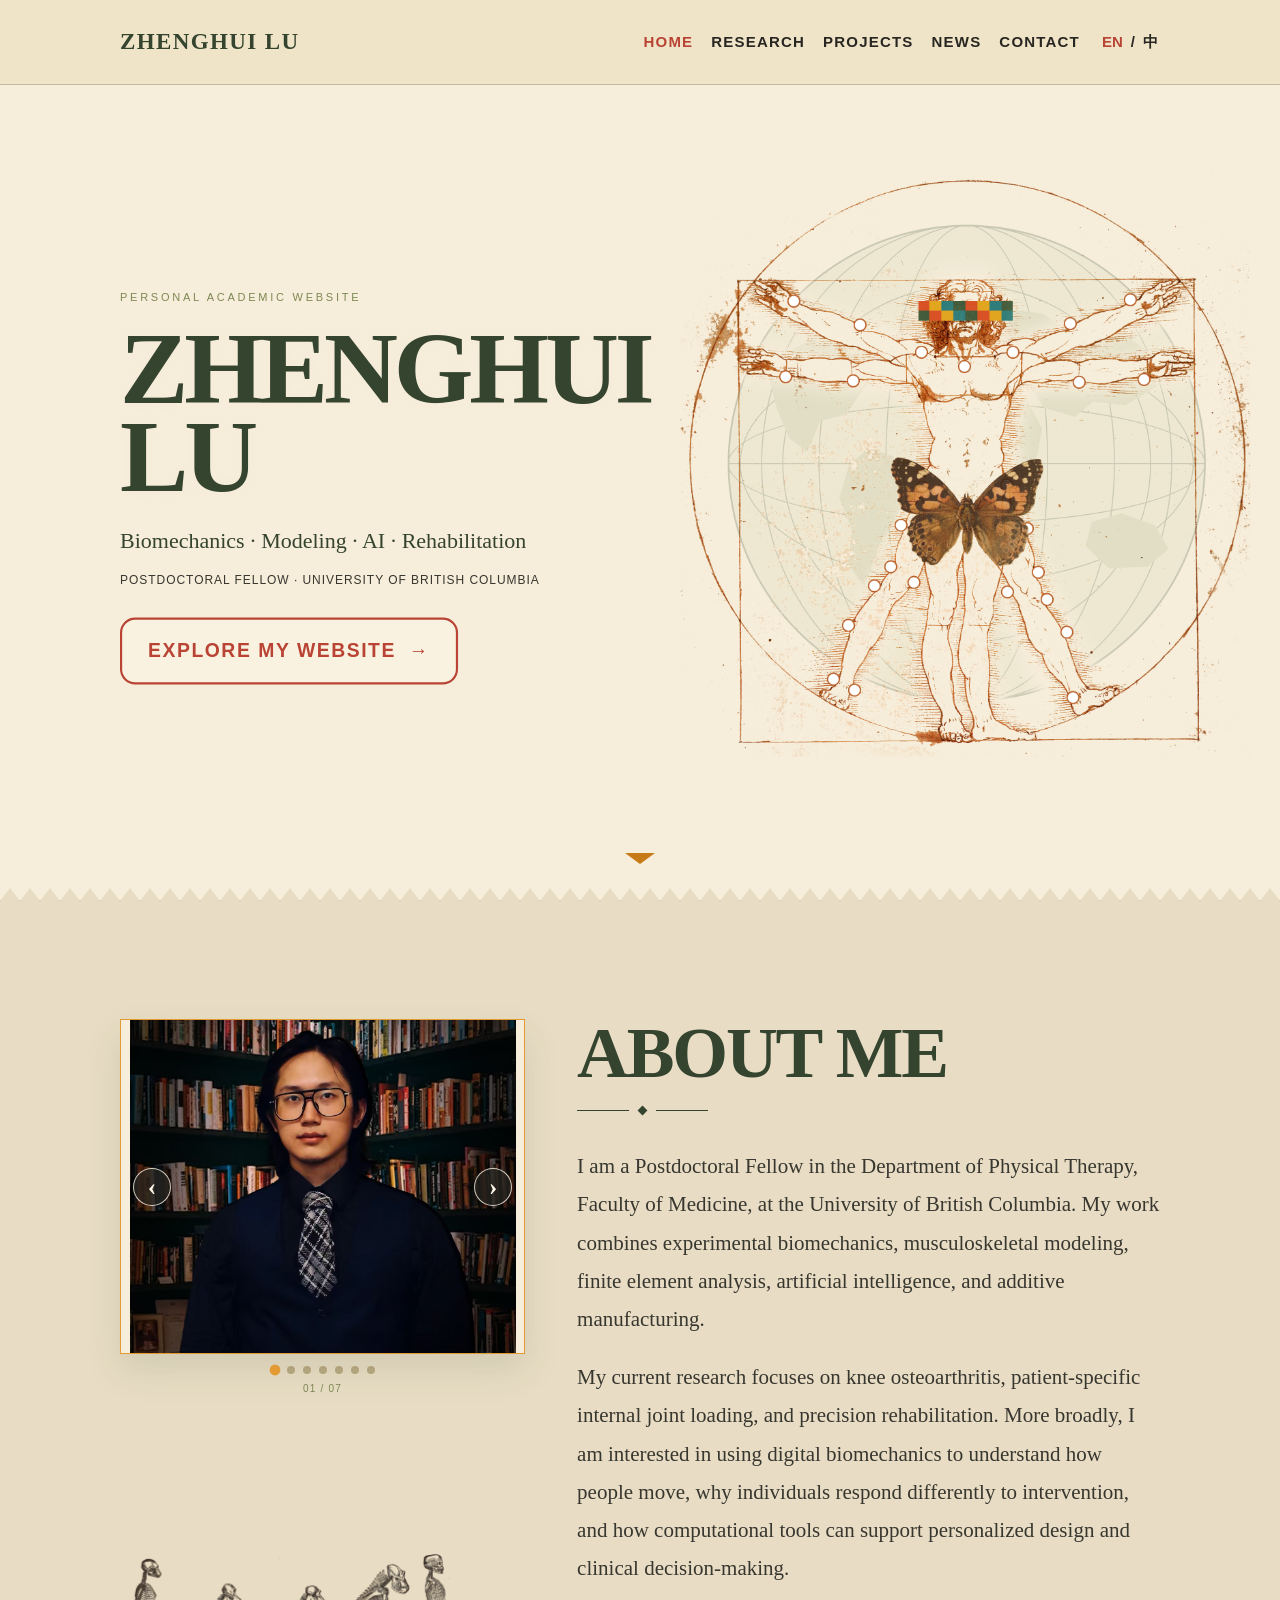
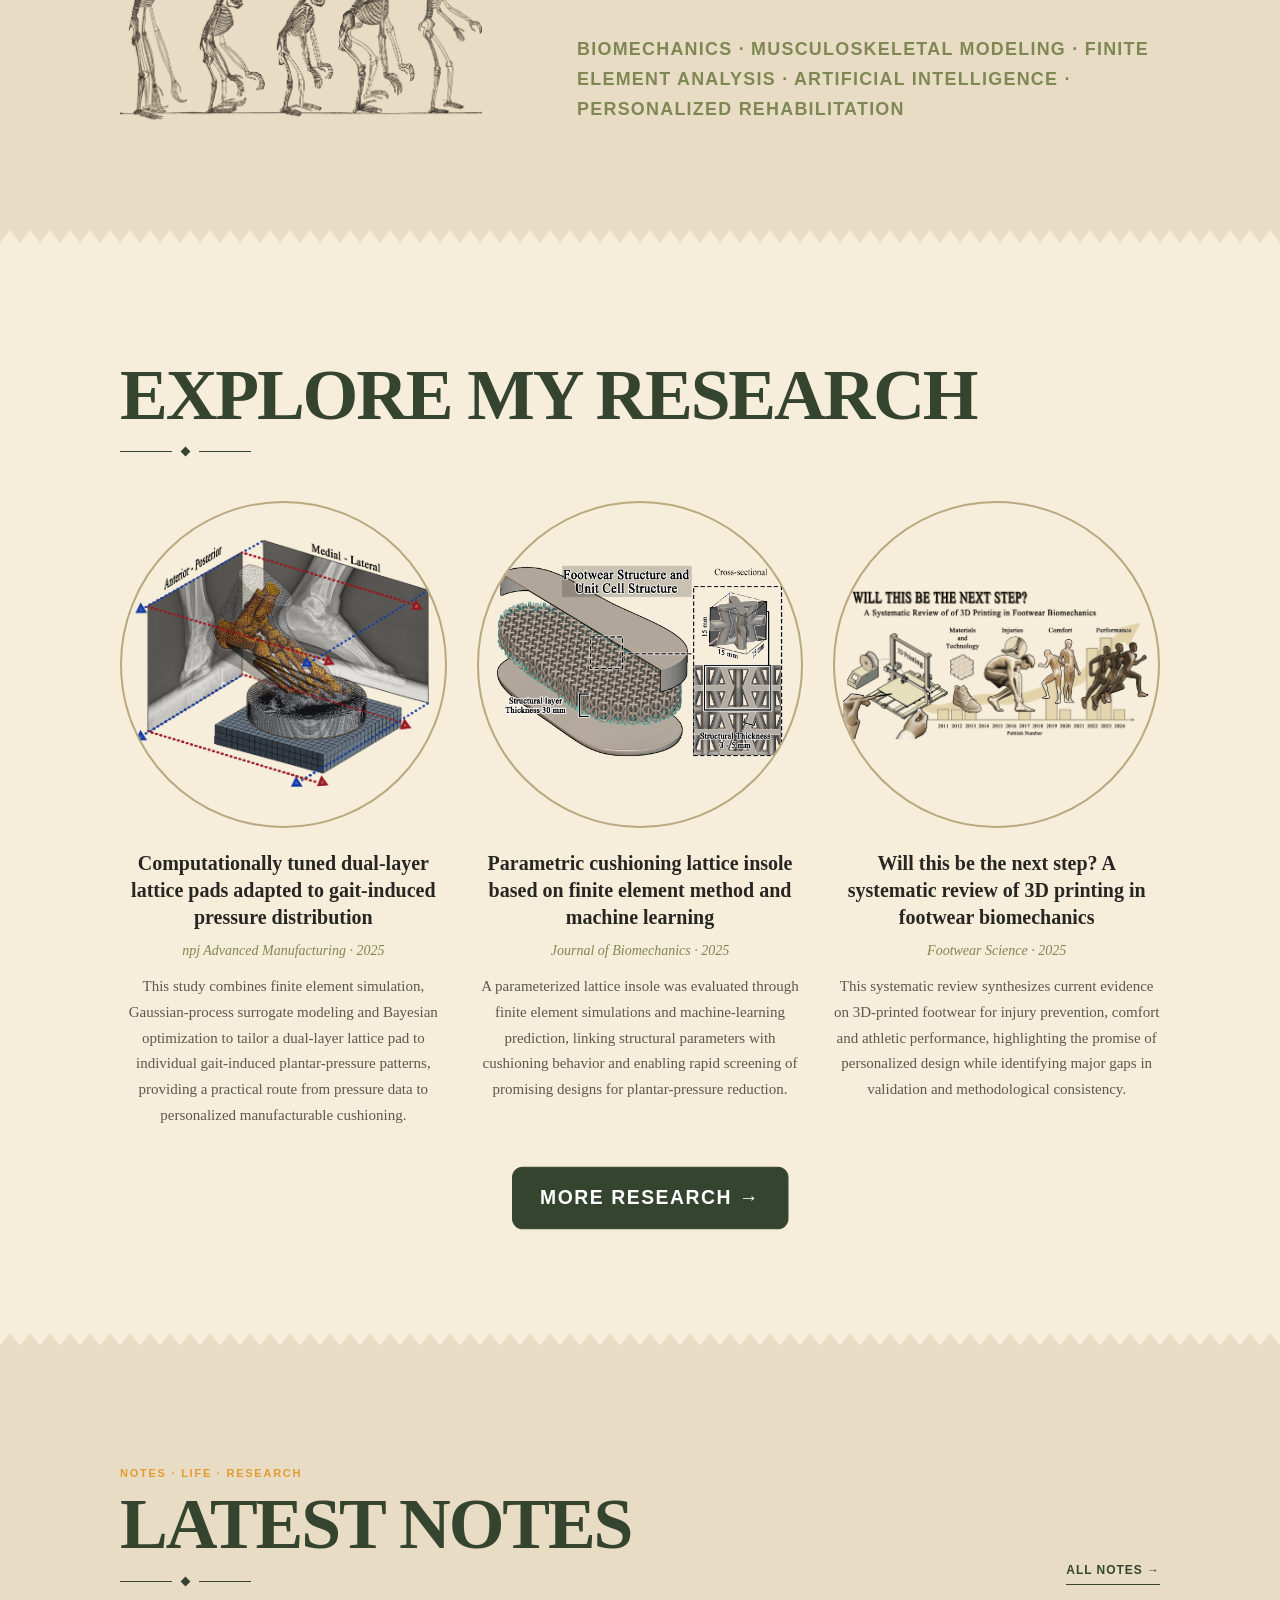
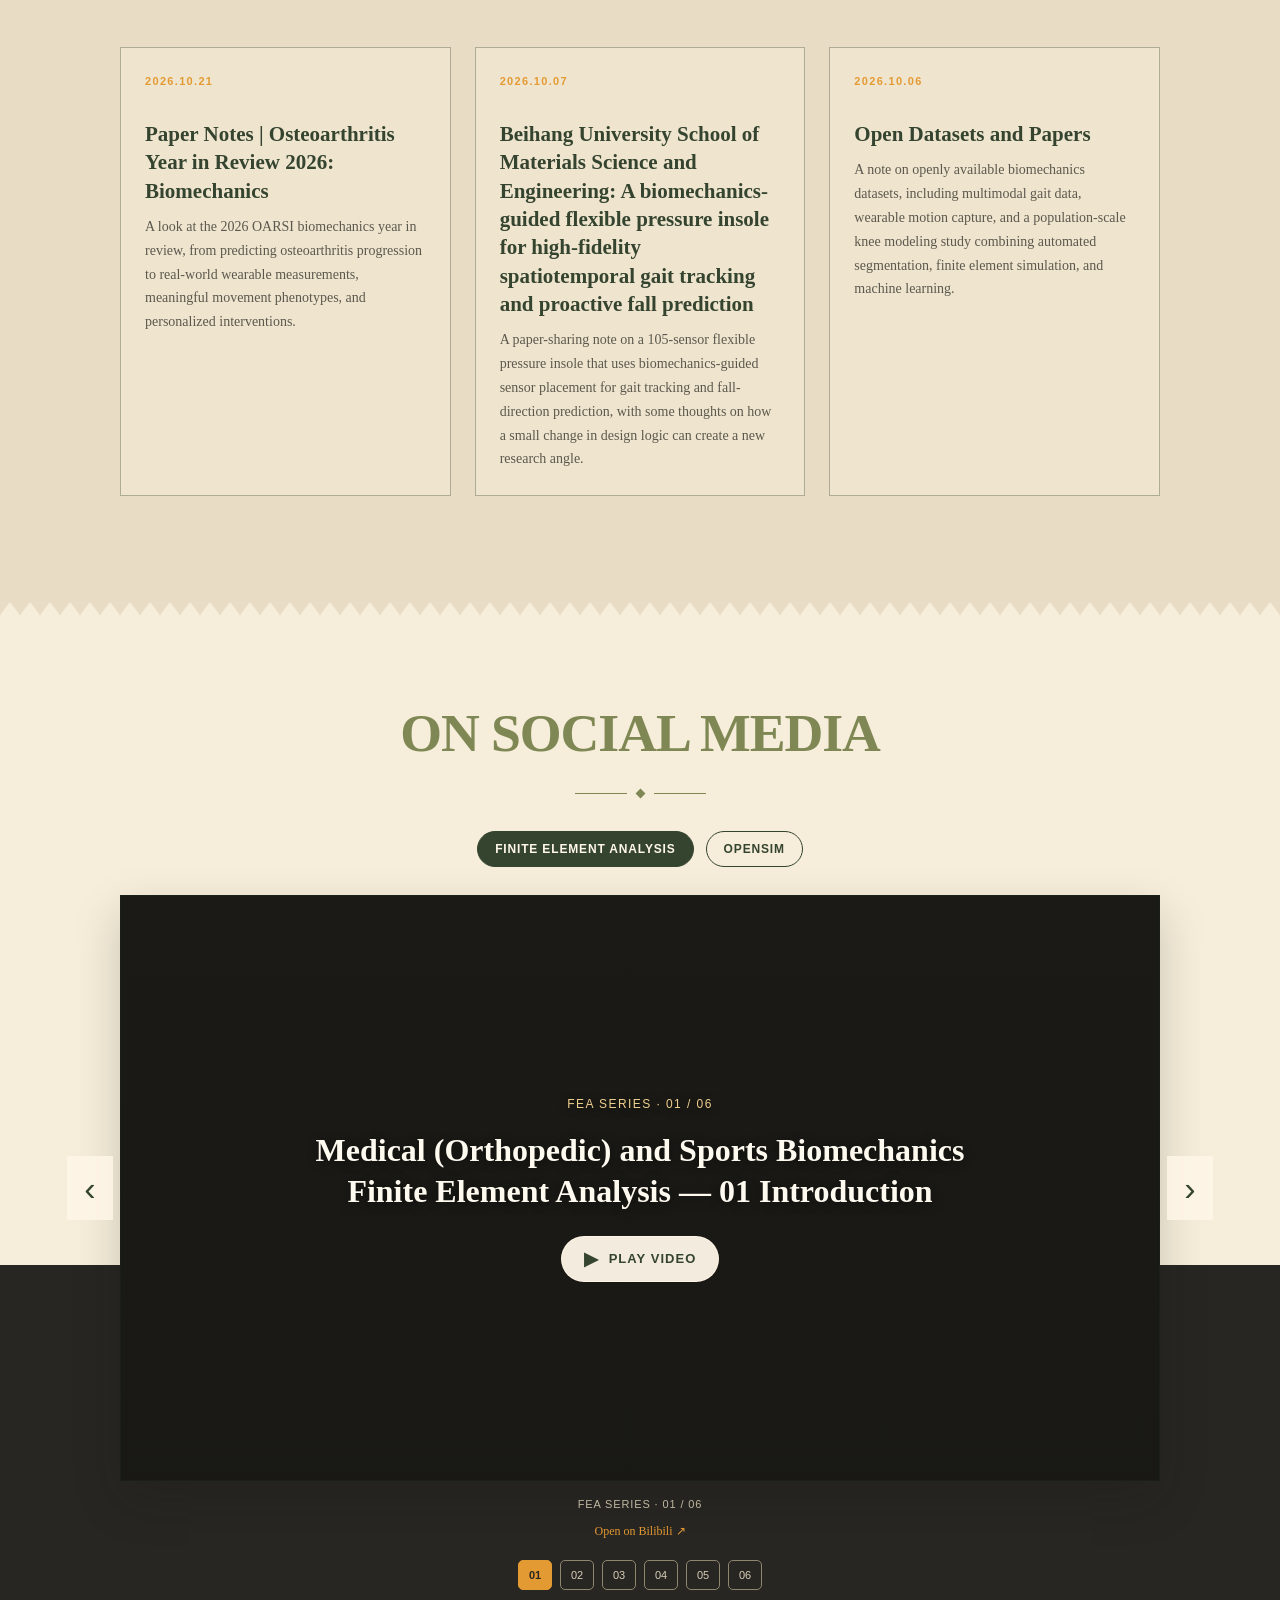
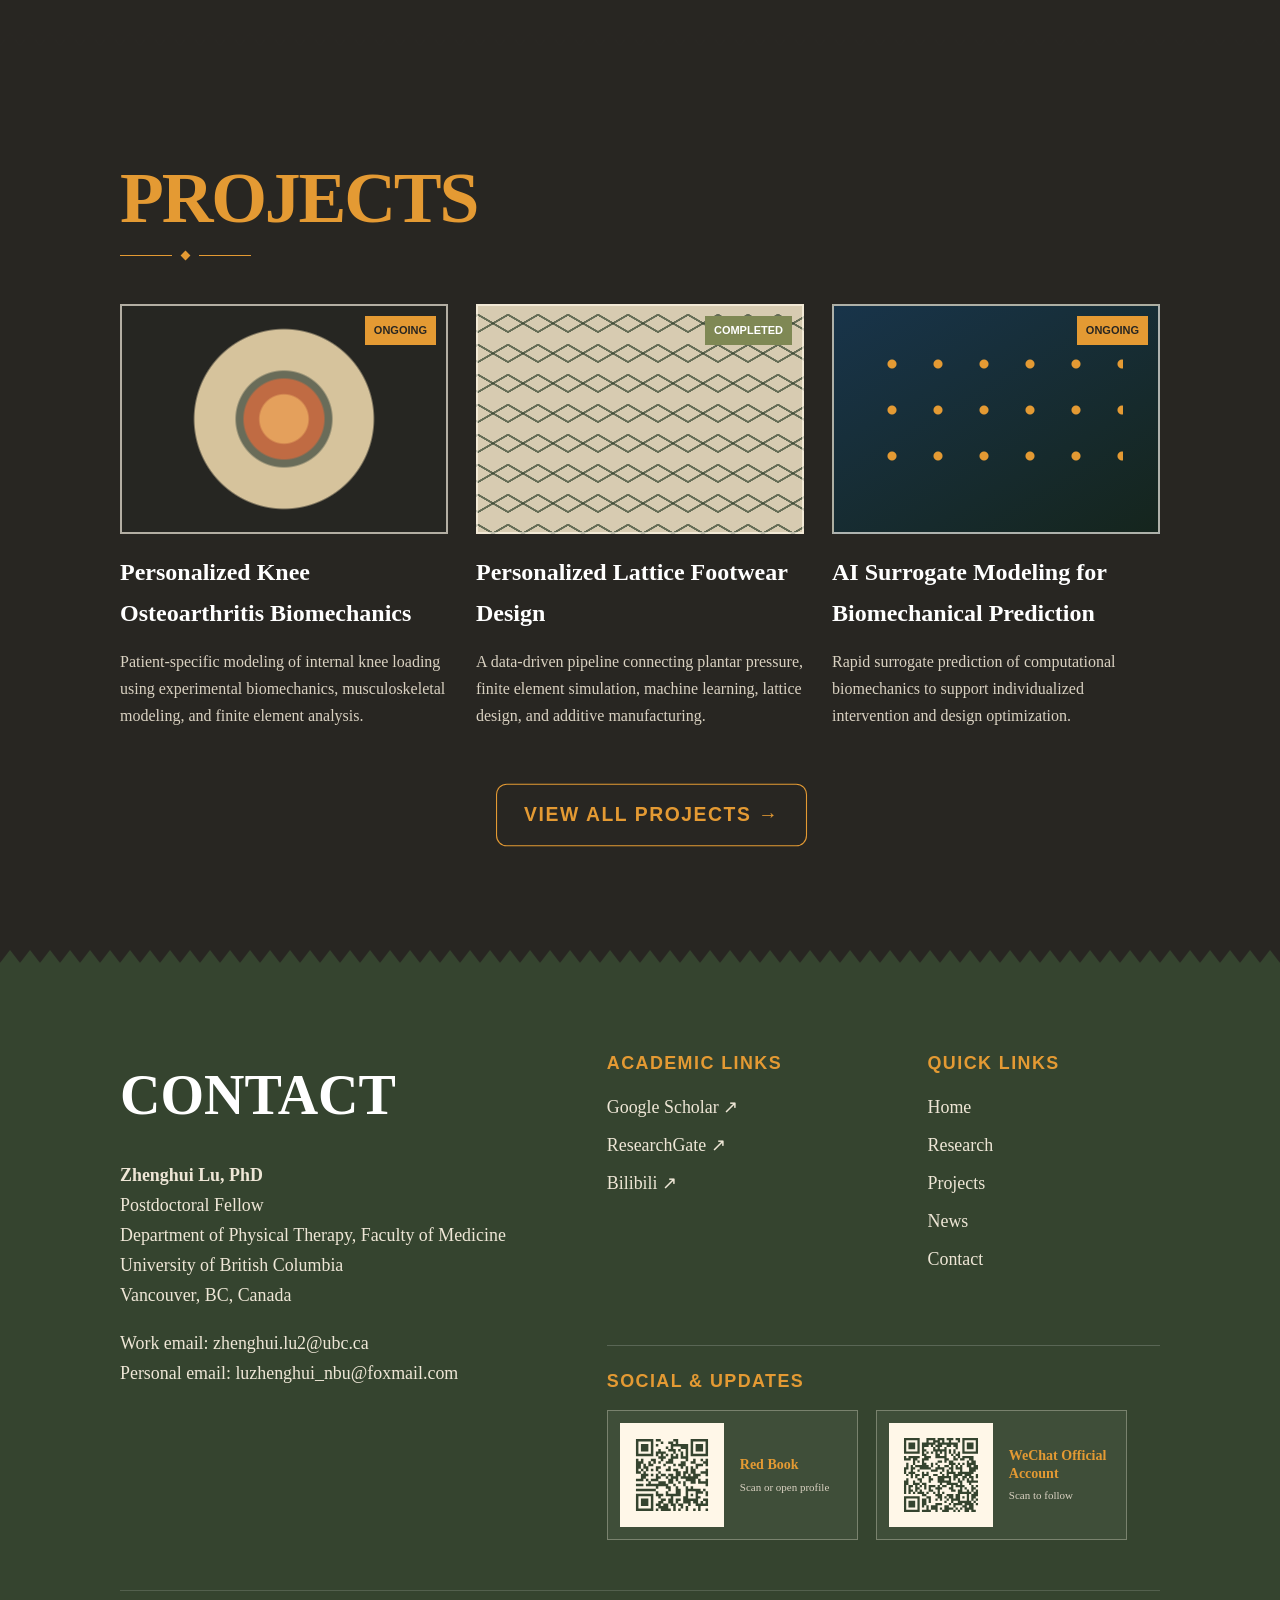
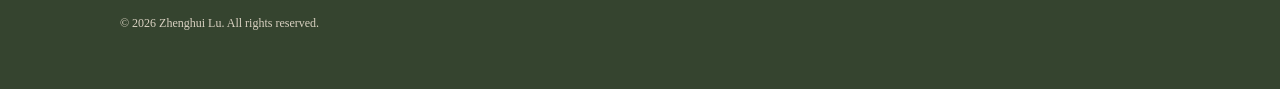
==== commit 00b002ae: "Refresh latest shared News data on homepage" ====
--- a/index.html
+++ b/index.html
@@ -48,5 +48,5 @@
   </div>
 </div></div><div class="v-footer">© 2026 Zhenghui Lu. <span class="lang-en">All rights reserved.</span><span class="lang-zh">保留所有权利。</span></div></div></section>
 </main>
-<script src="assets/news-data.js?v=20261006-1"></script><script src="news-render.js?v=20261006-1"></script><script src="script.js?v=20261006-1"></script><script src="about-carousel.js?v=20261003-4"></script><script src="media-poster-enhance.js?v=20261004-1"></script>
+<script src="assets/news-data.js?v=20261021-1"></script><script src="news-render.js?v=20261021-1"></script><script src="script.js?v=20261006-1"></script><script src="about-carousel.js?v=20261003-4"></script><script src="media-poster-enhance.js?v=20261004-1"></script>
 </body></html>
--- a/home-vintage.css
+++ b/home-vintage.css
@@ -34,3 +34,274 @@
 .v-news-card-featured .v-news-thumb{height:170px;overflow:hidden;border-bottom:1px solid rgba(53,68,47,.26)}
 .v-news-card-featured .v-news-thumb img{width:100%;height:100%;object-fit:cover;object-position:center 28%;display:block;filter:saturate(.88) contrast(.98)}
 .v-news-card-featured .v-news-card-copy{padding:24px}
+
+/* Tighten Contact QR placement */
+.v-contact-grid{
+  grid-template-columns:1.3fr .8fr .7fr;
+  grid-template-rows:auto auto;
+  align-items:start;
+}
+.v-contact-grid>div:nth-child(1){grid-column:1;grid-row:1 / span 2}
+.v-contact-grid>div:nth-child(2){grid-column:2;grid-row:1}
+.v-contact-grid>div:nth-child(3){grid-column:3;grid-row:1}
+.v-contact-grid>.v-qr-panel{
+  grid-column:2 / 4!important;
+  grid-row:2!important;
+  align-self:start;
+  margin-top:16px!important;
+  padding-top:20px!important;
+}
+@media(max-width:900px){
+  .v-contact-grid{grid-template-columns:1fr 1fr;grid-template-rows:auto}
+  .v-contact-grid>div:nth-child(1){grid-column:1;grid-row:auto}
+  .v-contact-grid>div:nth-child(2){grid-column:2;grid-row:auto}
+  .v-contact-grid>div:nth-child(3){grid-column:1;grid-row:auto}
+  .v-contact-grid>.v-qr-panel{grid-column:1 / 3!important;grid-row:auto!important}
+}
+@media(max-width:640px){
+  .v-contact-grid{grid-template-columns:1fr}
+  .v-contact-grid>div:nth-child(1),
+  .v-contact-grid>div:nth-child(2),
+  .v-contact-grid>div:nth-child(3),
+  .v-contact-grid>.v-qr-panel{grid-column:1!important}
+}
+
+/* Muscle-fiber micro UI */
+.home-vintage .v-divider{
+  width:230px!important;
+  height:24px!important;
+  margin:14px 0 30px!important;
+  display:block!important;
+  background-image:url("data:image/svg+xml,%3Csvg xmlns='http://www.w3.org/2000/svg' viewBox='0 0 360 34' preserveAspectRatio='none'%3E%3Cpath d='M0 17 C105 17 118 6 180 6 C242 6 255 17 360 17' fill='none' stroke='%23d7a247' stroke-width='1.5'/%3E%3Cpath d='M0 17 C105 17 118 17 180 17 C242 17 255 17 360 17' fill='none' stroke='%2335442f' stroke-width='1.8'/%3E%3Cpath d='M0 17 C105 17 118 28 180 28 C242 28 255 17 360 17' fill='none' stroke='%23d7a247' stroke-width='1.5'/%3E%3Ccircle cx='2' cy='17' r='2.5' fill='%2335442f'/%3E%3Ccircle cx='358' cy='17' r='2.5' fill='%2335442f'/%3E%3C/svg%3E")!important;
+  background-repeat:no-repeat!important;
+  background-position:center!important;
+  background-size:100% 100%!important;
+}
+.home-vintage .v-divider::before,
+.home-vintage .v-divider::after,
+.home-vintage .v-divider i{display:none!important}
+
+.home-vintage .v-down{
+  width:52px!important;
+  height:66px!important;
+  bottom:12px!important;
+  font-size:0!important;
+  color:transparent!important;
+  background-image:url("data:image/svg+xml,%3Csvg xmlns='http://www.w3.org/2000/svg' viewBox='0 0 80 100'%3E%3Ccircle cx='40' cy='13' r='4' fill='%2335442f'/%3E%3Ccircle cx='40' cy='34' r='4' fill='%23d7a247'/%3E%3Ccircle cx='40' cy='55' r='4' fill='%2335442f'/%3E%3Cpath d='M22 70 L40 88 L58 70' fill='none' stroke='%23d7a247' stroke-width='4' stroke-linecap='round' stroke-linejoin='round'/%3E%3C/svg%3E")!important;
+  background-repeat:no-repeat!important;
+  background-position:center!important;
+  background-size:100% 100%!important;
+}
+.home-vintage .v-down:hover{transform:translateX(-50%) translateY(2px)!important}
+
+/* Social-media divider injected by JS */
+.home-vintage .v-media-divider{
+  width:230px!important;
+  height:24px!important;
+  margin:0 auto 24px!important;
+  display:block!important;
+  background-image:url("data:image/svg+xml,%3Csvg xmlns='http://www.w3.org/2000/svg' viewBox='0 0 360 34' preserveAspectRatio='none'%3E%3Cpath d='M0 17 C105 17 118 6 180 6 C242 6 255 17 360 17' fill='none' stroke='%23d7a247' stroke-width='1.5'/%3E%3Cpath d='M0 17 C105 17 118 17 180 17 C242 17 255 17 360 17' fill='none' stroke='%2335442f' stroke-width='1.8'/%3E%3Cpath d='M0 17 C105 17 118 28 180 28 C242 28 255 17 360 17' fill='none' stroke='%23d7a247' stroke-width='1.5'/%3E%3Ccircle cx='2' cy='17' r='2.5' fill='%2335442f'/%3E%3Ccircle cx='358' cy='17' r='2.5' fill='%2335442f'/%3E%3C/svg%3E")!important;
+  background-repeat:no-repeat!important;
+  background-position:center!important;
+  background-size:100% 100%!important;
+}
+.home-vintage .v-media-divider::before,
+.home-vintage .v-media-divider::after,
+.home-vintage .v-media-divider i{display:none!important}
+@media(max-width:640px){
+  .home-vintage .v-divider,
+  .home-vintage .v-media-divider{width:180px!important;height:20px!important}
+  .home-vintage .v-down{width:44px!important;height:56px!important}
+}
+
+/* FINAL micro-UI: minimal line + endpoint dots, replacing muscle-fiber motif */
+.home-vintage .v-divider,
+.home-vintage .v-media-divider{
+  position:relative!important;
+  width:230px!important;
+  height:14px!important;
+  margin:16px 0 30px!important;
+  display:block!important;
+  background:none!important;
+  color:var(--forest)!important;
+}
+.home-vintage .v-divider::before,
+.home-vintage .v-media-divider::before{
+  content:""!important;
+  position:absolute!important;
+  left:0!important;
+  right:0!important;
+  top:50%!important;
+  height:1px!important;
+  transform:translateY(-50%)!important;
+  background:currentColor!important;
+  display:block!important;
+}
+.home-vintage .v-divider::after,
+.home-vintage .v-media-divider::after{
+  content:""!important;
+  position:absolute!important;
+  left:0!important;
+  top:50%!important;
+  width:7px!important;
+  height:7px!important;
+  border-radius:50%!important;
+  transform:translate(-50%,-50%)!important;
+  background:currentColor!important;
+  box-shadow:230px 0 0 currentColor!important;
+  display:block!important;
+}
+.home-vintage .v-divider i,
+.home-vintage .v-media-divider i{display:none!important}
+
+/* Match divider colour to each module title */
+.home-vintage #about .v-divider,
+.home-vintage .v-research .v-divider,
+.home-vintage .v-news .v-divider{color:var(--forest)!important}
+.home-vintage .v-projects .v-divider{color:var(--orange)!important}
+.home-vintage .v-social-media .v-media-divider{color:var(--olive)!important}
+
+/* FINAL scroll cue: two burnt-orange dots + V */
+.home-vintage .v-down{
+  position:absolute!important;
+  width:46px!important;
+  height:58px!important;
+  bottom:10px!important;
+  font-size:0!important;
+  color:transparent!important;
+  background:none!important;
+}
+.home-vintage .v-down::before{
+  content:""!important;
+  position:absolute!important;
+  left:50%!important;
+  top:7px!important;
+  width:7px!important;
+  height:7px!important;
+  border-radius:50%!important;
+  background:#b76822!important;
+  transform:translateX(-50%)!important;
+  box-shadow:0 16px 0 #b76822!important;
+}
+.home-vintage .v-down::after{
+  content:""!important;
+  position:absolute!important;
+  left:50%!important;
+  bottom:4px!important;
+  width:20px!important;
+  height:20px!important;
+  border-right:2px solid #b76822!important;
+  border-bottom:2px solid #b76822!important;
+  transform:translateX(-50%) rotate(45deg)!important;
+}
+.home-vintage .v-down:hover{transform:translateX(-50%) translateY(2px)!important}
+
+@media(max-width:640px){
+  .home-vintage .v-divider,
+  .home-vintage .v-media-divider{width:180px!important;height:12px!important}
+  .home-vintage .v-divider::after,
+  .home-vintage .v-media-divider::after{box-shadow:180px 0 0 currentColor!important}
+}
+
+/* FINAL FIX: Bhamla-style line–diamond–line dividers, colored to match each section title */
+.home-vintage .v-divider,
+.home-vintage .v-media-divider{
+  position:relative!important;
+  display:flex!important;
+  align-items:center!important;
+  justify-content:flex-start!important;
+  gap:10px!important;
+  width:140px!important;
+  height:14px!important;
+  margin:16px 0 30px!important;
+  background:none!important;
+  color:var(--forest)!important;
+}
+.home-vintage .v-divider::before,
+.home-vintage .v-divider::after,
+.home-vintage .v-media-divider::before,
+.home-vintage .v-media-divider::after{
+  content:""!important;
+  display:block!important;
+  position:static!important;
+  width:52px!important;
+  height:1px!important;
+  flex:0 0 52px!important;
+  background:currentColor!important;
+  border:0!important;
+  border-radius:0!important;
+  transform:none!important;
+  box-shadow:none!important;
+}
+.home-vintage .v-divider i,
+.home-vintage .v-media-divider i{
+  display:block!important;
+  width:7px!important;
+  height:7px!important;
+  flex:0 0 7px!important;
+  background:currentColor!important;
+  transform:rotate(45deg)!important;
+  border-radius:0!important;
+}
+
+/* section-specific title matching */
+.home-vintage #about .v-divider,
+.home-vintage .v-research .v-divider,
+.home-vintage .v-news .v-divider{color:var(--forest)!important}
+.home-vintage .v-social-media .v-media-divider{color:var(--olive)!important}
+.home-vintage .v-projects .v-divider{color:var(--orange)!important}
+
+/* centered social-media version */
+.home-vintage .v-social-media .v-media-divider{
+  margin-left:auto!important;
+  margin-right:auto!important;
+  justify-content:center!important;
+}
+
+@media(max-width:640px){
+  .home-vintage .v-divider,
+  .home-vintage .v-media-divider{width:116px!important}
+  .home-vintage .v-divider::before,
+  .home-vintage .v-divider::after,
+  .home-vintage .v-media-divider::before,
+  .home-vintage .v-media-divider::after{
+    width:40px!important;
+    flex-basis:40px!important;
+  }
+}
+
+/* FINAL scroll cue: flat solid sharp triangle */
+.home-vintage .v-down{
+  position:absolute!important;
+  left:50%!important;
+  bottom:34px!important;
+  transform:translateX(-50%)!important;
+  width:30px!important;
+  height:16px!important;
+  font-size:0!important;
+  color:transparent!important;
+  background:none!important;
+  border:0!important;
+}
+.home-vintage .v-down::before{
+  content:""!important;
+  position:absolute!important;
+  inset:0!important;
+  width:0!important;
+  height:0!important;
+  margin:auto!important;
+  border-left:15px solid transparent!important;
+  border-right:15px solid transparent!important;
+  border-top:11px solid #c77a18!important;
+  border-radius:0!important;
+  background:none!important;
+  box-shadow:none!important;
+  transform:none!important;
+}
+.home-vintage .v-down::after{
+  display:none!important;
+  content:none!important;
+}
+.home-vintage .v-down:hover{
+  transform:translateX(-50%) translateY(2px)!important;
+}
--- a/about-carousel.css
+++ b/about-carousel.css
@@ -1,6 +1,6 @@
-.v-about-grid{grid-template-columns:.82fr 1.18fr!important;gap:52px!important;align-items:start!important}
-.v-about-gallery{width:100%;max-width:480px;margin:132px auto 0;position:relative}
-.about-carousel-frame{position:relative;aspect-ratio:3/2;overflow:hidden;border:1px solid var(--orange);background:#d8ccb2;box-shadow:0 16px 34px rgba(53,68,47,.12)}
+.v-about-grid{grid-template-columns:.82fr 1.18fr!important;gap:52px!important;align-items:stretch!important}
+.v-about-gallery{width:100%;max-width:480px;margin:0 auto;position:relative;display:flex;flex-direction:column;height:100%;min-height:0}
+.about-carousel-frame{position:relative;flex:0 0 auto;aspect-ratio:auto;height:335px;overflow:hidden;border:1px solid var(--orange);background:#d8ccb2;box-shadow:0 16px 34px rgba(53,68,47,.12)}
 .about-carousel-track{position:absolute;inset:0}
 .about-carousel-slide{position:absolute;inset:0;margin:0;opacity:0;transform:translateX(5%);transition:opacity .55s ease,transform .55s ease;pointer-events:none}
 .about-carousel-slide.is-active{opacity:1;transform:translateX(0);pointer-events:auto}
@@ -13,11 +13,11 @@
 .about-carousel-btn{position:absolute;top:50%;transform:translateY(-50%);width:38px;height:38px;border:1px solid rgba(255,247,232,.8);border-radius:50%;background:rgba(40,38,34,.72);color:#fff7e8;font:700 25px/1 Georgia,"Times New Roman",serif;display:grid;place-items:center;cursor:pointer;z-index:4;transition:background .2s ease,transform .2s ease}
 .about-carousel-btn:hover{background:var(--brick);transform:translateY(-50%) scale(1.05)}
 .about-carousel-btn.prev{left:12px}.about-carousel-btn.next{right:12px}
-.about-carousel-dots{display:flex;justify-content:center;gap:8px;margin-top:14px}
+.about-carousel-dots{position:static;display:flex;justify-content:center;gap:8px;margin-top:12px;z-index:auto;padding:0;background:transparent;backdrop-filter:none;transform:none}
 .about-carousel-dot{width:8px;height:8px;border:0;border-radius:50%;background:#b8aa82;padding:0;cursor:pointer;transition:transform .2s ease,background .2s ease}
 .about-carousel-dot.is-active{background:var(--orange);transform:scale(1.35)}
-.about-carousel-counter{text-align:center;margin-top:8px;font-family:"Arial Narrow",Arial,sans-serif;font-size:10px;letter-spacing:.12em;color:var(--olive);text-transform:uppercase}
-.about-evolution-art{display:block;width:100%;height:auto;margin:18px 0 -12px;object-fit:contain;opacity:.8;pointer-events:none;user-select:none}
+.about-carousel-counter{position:static;text-align:center;margin-top:7px;font-family:"Arial Narrow",Arial,sans-serif;font-size:10px;letter-spacing:.12em;color:var(--olive);text-transform:uppercase;transform:none;text-shadow:none}
+.about-evolution-art{display:block!important;width:100%;height:auto;max-height:170px;margin:auto 0 0;object-fit:contain;object-position:left bottom;opacity:.8;pointer-events:none;user-select:none}
 
 /* Transparent PNG article figures in the circular featured-research frames. */
 .home-vintage .v-round-visual.paper-figure{
@@ -78,3 +78,36 @@
 @media(max-width:900px){.v-about-grid{grid-template-columns:1fr!important}.v-about-gallery{max-width:470px;margin:0 auto 12px}.home-vintage .v-research-grid{gap:18px!important}}
 @media(max-width:700px){.home-vintage .v-research-grid{display:flex!important;flex-direction:column!important;flex-wrap:nowrap!important}.home-vintage .v-research-grid>.v-research-card{width:100%!important;flex:0 0 auto!important}.home-vintage .v-research-grid>:not(.v-research-card){position:absolute!important}}
 @media(max-width:640px){.v-about-gallery{max-width:100%}.about-carousel-btn{width:34px;height:34px;font-size:22px}.about-evolution-art{width:100%;margin:18px 0 -4px}}
+
+/* Strict About Me vertical alignment */
+@media(min-width:901px){
+  .home-vintage #about .v-about-grid{align-items:stretch!important}
+  .home-vintage #about .v-about-copy{display:flex;flex-direction:column;height:100%}
+  .home-vintage #about .v-keywords{margin-top:auto;padding-top:26px}
+  .home-vintage #about .v-about-gallery{
+    align-self:stretch!important;
+    display:flex!important;
+    flex-direction:column!important;
+    height:100%!important;
+  }
+  .home-vintage #about .about-carousel-frame{
+    flex:0 0 auto!important;
+    aspect-ratio:auto!important;
+    height:335px!important;
+  }
+  .home-vintage #about .about-evolution-art{
+    margin-top:auto!important;
+    margin-bottom:0!important;
+    width:100%!important;
+    max-height:170px!important;
+    object-fit:contain!important;
+    object-position:left bottom!important;
+  }
+}
+
+/* Compact About left column spacing */
+@media(min-width:901px){
+  .home-vintage #about .about-carousel-dots{margin-top:12px!important}
+  .home-vintage #about .about-carousel-counter{margin-top:7px!important}
+  .home-vintage #about .about-evolution-art{margin-top:auto!important}
+}
